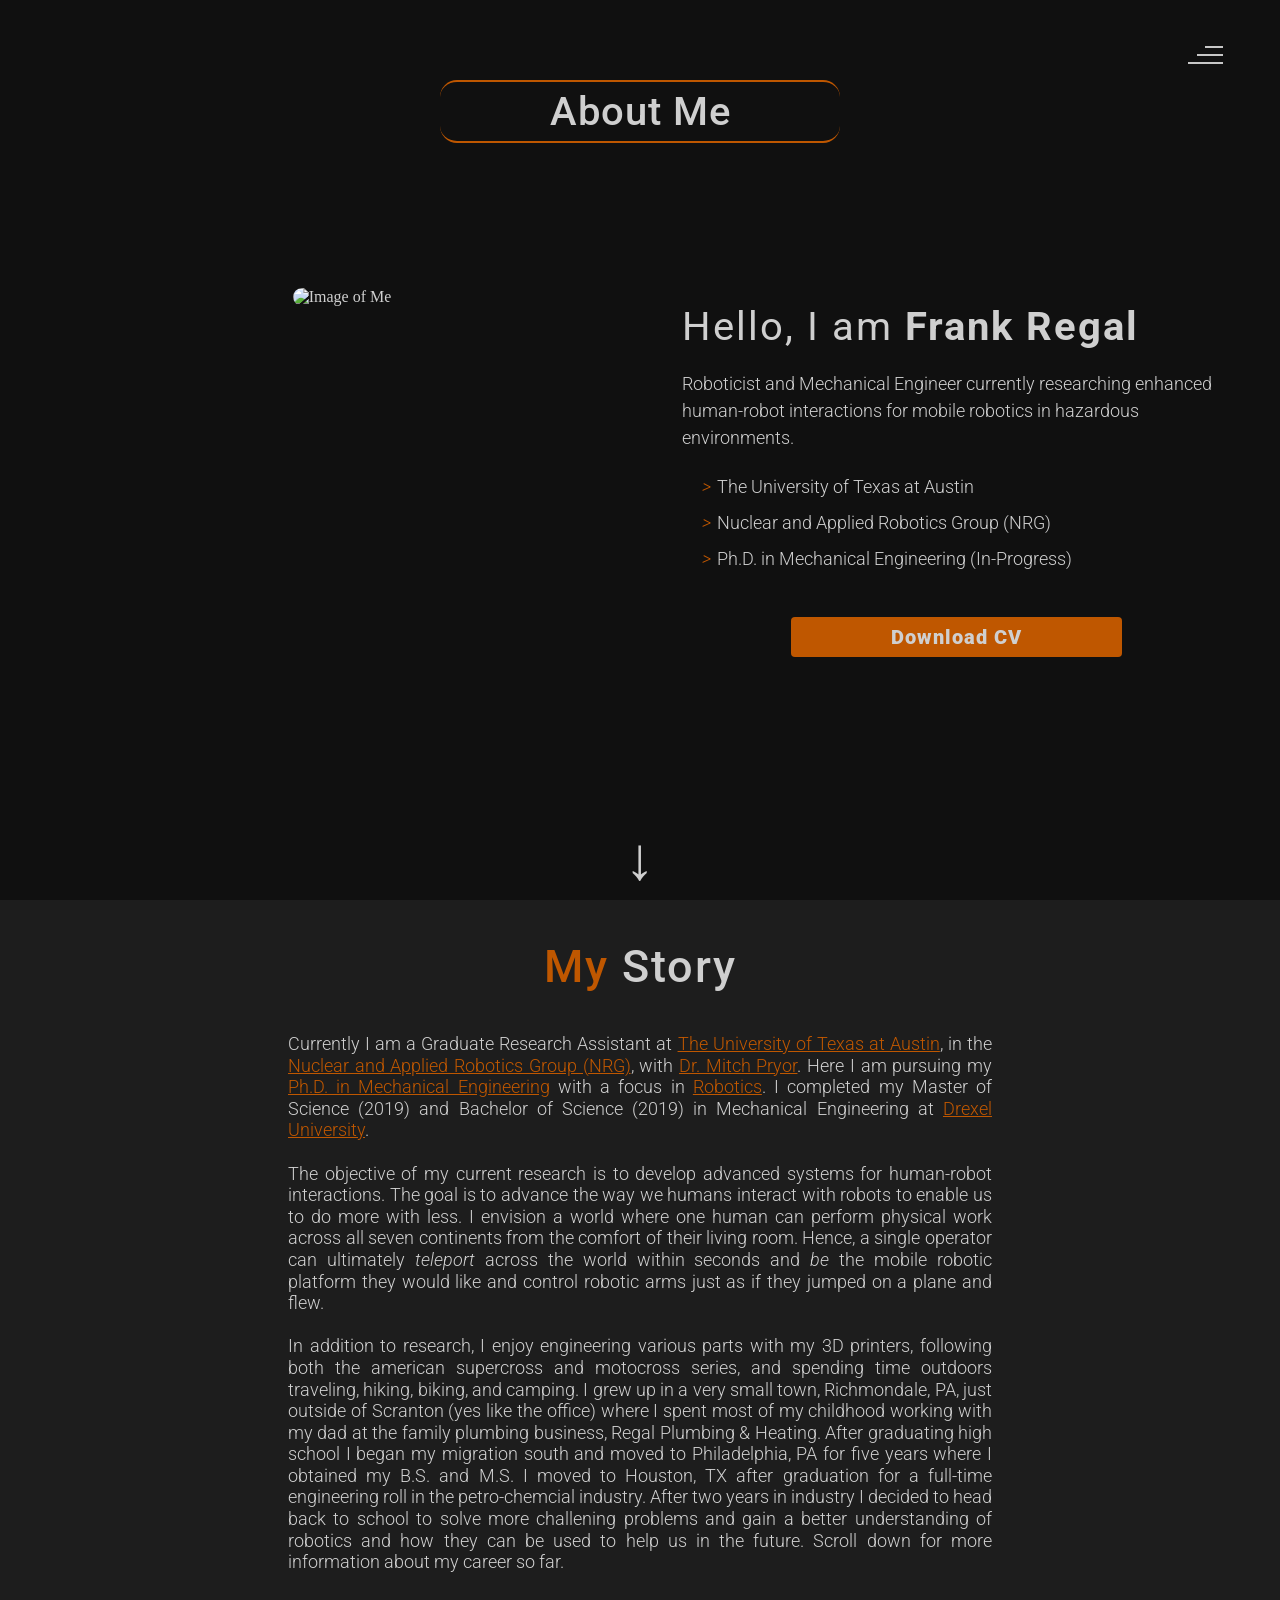
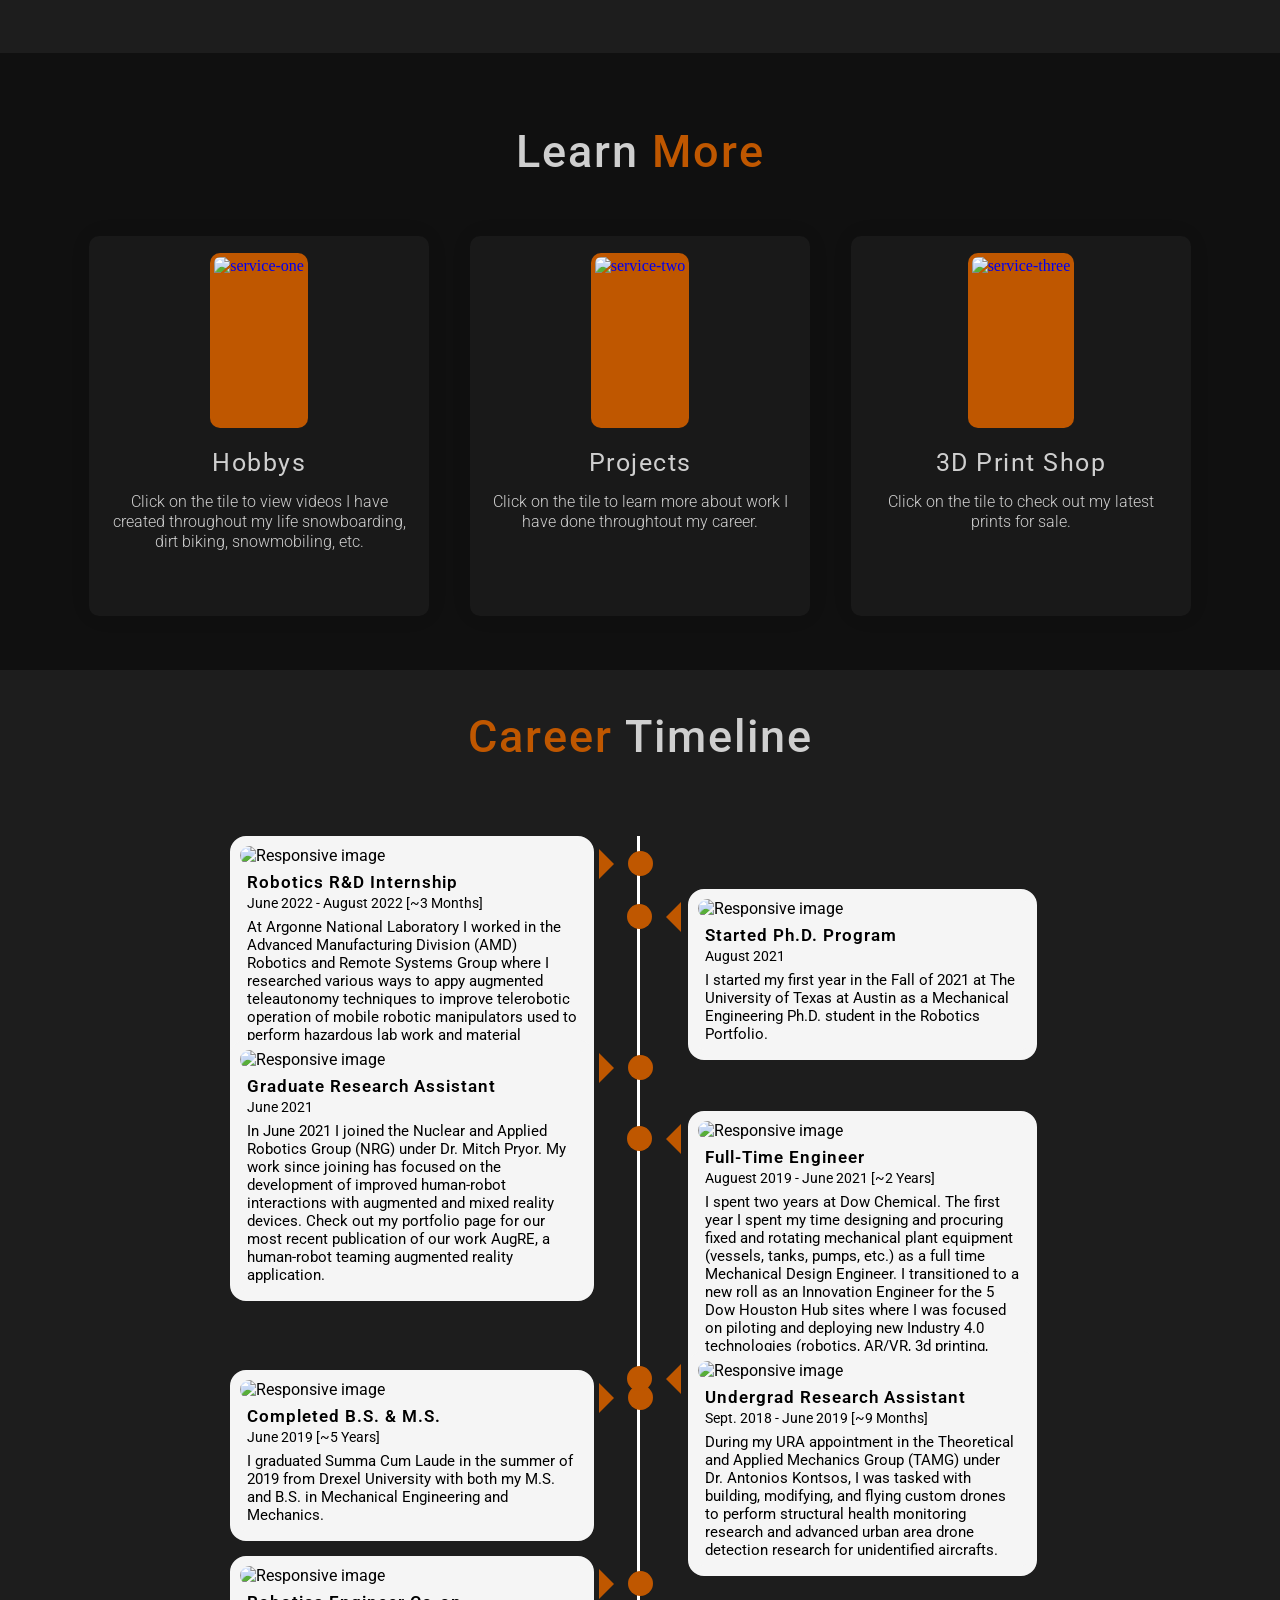
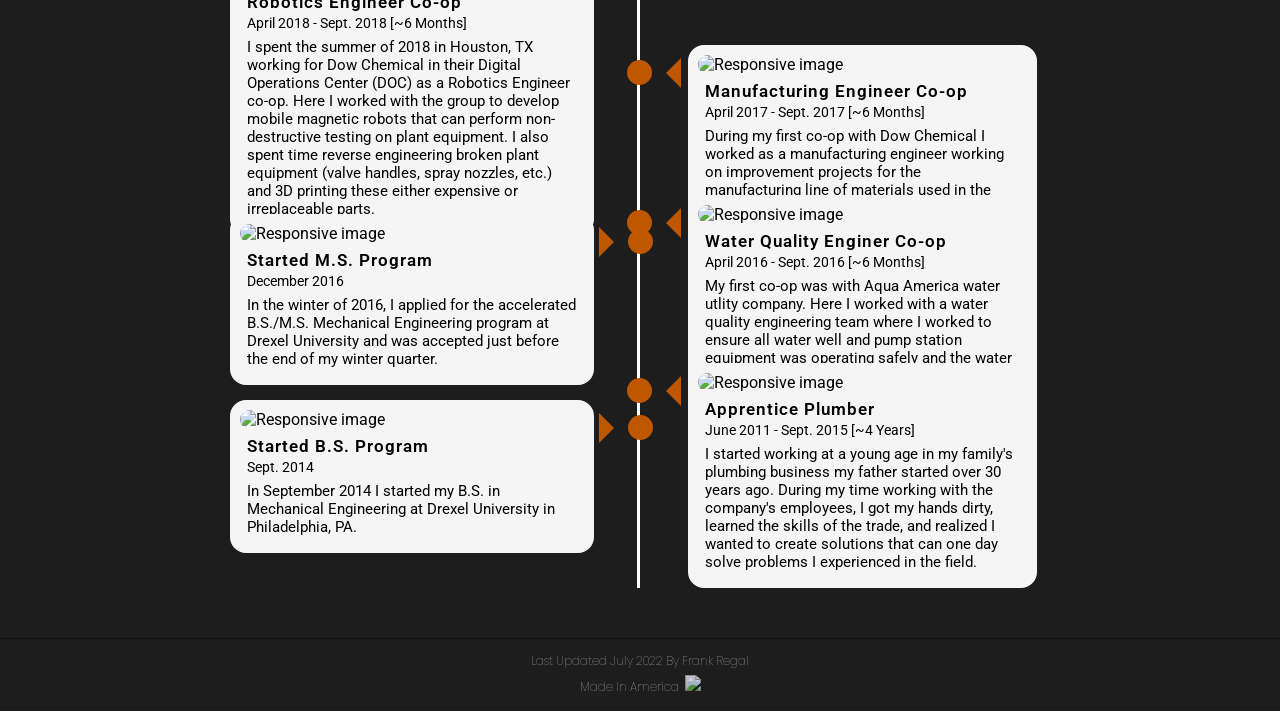
==== about.html @ 87688233 "first push" ====
<!DOCTYPE html>
<html lang="en">
<head>
    <!--meta data-->
    <meta charset="UTF-8">
    <meta name="viewport" content="width=device-width, initial-scale=1.0">
    <meta name="description" content="Frank Regal Personal Website" />
    <meta name="keywords" content="about" />
    <meta name="author" content="Frank Regal" />
    <title>Frank Regal - About</title>
    <!--meta data-->

    <!--favicon-img--> 
    <link rel="icon" type="image/png" href="images/fr_logo.png">
    <!--favicon-img-->

    <!--main css file-->
    <link rel="stylesheet" href="css/index.css">
    <!--main css file-->

    <!--load java script file--> 
    <script src="https://cdnjs.cloudflare.com/ajax/libs/gsap/3.2.6/gsap.min.js"></script>
    <!--load java script file--> 
</head>
<body>
    <!--// Page Navigation ========================================================= -->
    <!--navigator-fullscreen-->
    <div id="navigation-content">
        <div class="navigation-close">
            <span class="close-first"></span>
            <span class="close-second"></span>
        </div>
        <div class="navigation-links">
            <a href="index.html" data-text="" id="home-link" >HOME</a>
            <a href="about.html" data-text="" id="about-link" >ABOUT</a>
            <a href="portfolio.html" data-text="" id="blog-link" >PORTFOLIO</a>
            <a href="https://frankregal.notion.site/Publications-c7dcd42db093466c9ec1e710767217f6" data-text="" id="contact-link" >PUBLICATIONS</a>
            <a href="https://frankregal.notion.site/Book-List-7aa65915563b4a149695bbf436e8cb8a" data-text="" id="portfolio-link" >READING LIST</a>
        </div>
    </div>
    <!--navigator-fullscreen--end-->
    <!--menubar-->
    <div id="navigation-bar">
        <div class="menubar">
            <span class="first-span"></span>
            <span class="second-span"></span>
            <span class="third-span"></span>
        </div>
    </div>
    <!--menubar--End-->
    <!--about-->
    <div class="about">
        <!--about content-->
        <div id="about-content">
            <div class="about-header">
                About Me
                <div class="line"></div>
            </div>
            <div class="about-main">
                <!--about picture-->
                <div class="about-img">
                    <img src="images/about/about_me_2.png" alt="Image of Me">
                </div>
                <div class="about-side-info">
                    <div class="about-side-info-title">
                        Hello, I am <b>Frank Regal</b>
                    </div>
                    <div class="about-side-info-title-paragraph">
                        Roboticist and Mechanical Engineer currently researching enhanced human-robot interactions for mobile robotics in hazardous environments.
                    </div>
                <div class="about-top-info">
                    <div class="about-top-info-text">
                        <ul>
                        <li><i class="bi bi-chevron-right">></i> 
                            <strong></strong> 
                            <span>The University of Texas at Austin</span></li>
                        <li><i class="bi bi-chevron-right">></i> 
                            <strong></strong>
                            <span>Nuclear and Applied Robotics Group (NRG)</span></li>
                        <li><i class="bi bi-chevron-right">></i> 
                            <strong></strong>
                            <span>Ph.D. in Mechanical Engineering (In-Progress)</span></li>
                        </li>
                        </ul>
                    </div>
                </div>
                <div class="cv">
                    <a href="https://drive.google.com/file/d/1lWwH_s5RWO5-zVRfjDRVScl0lxc6we_T/view?usp=sharing"><button>Download <span class="colors">CV</span></button></a>
                </div>   
                </div>          
            </div>
            <div class="about-header bottom-header">
                &#8595;
            <div class="line"></div>
            </div>
        </div>
        <div class="about-bio">
            <div class="services-heading wow">
                <span class="color">My</span> Story
            </div>
            <div class="about-bio-text">
              Currently I am a Graduate Research Assistant at
              <a href="https://www.utexas.edu/">The University of Texas at Austin</a>, in the <a href="https://robotics.me.utexas.edu/">Nuclear and Applied Robotics Group (NRG)</a>, with <a href="https://robotics.me.utexas.edu/people/9-faculty/2-mitch-pryor">Dr. Mitch Pryor</a>.
              Here I am pursuing my <a href="https://www.me.utexas.edu/">Ph.D. in Mechanical Engineering</a> with a focus in <a href="https://robotics.utexas.edu/">Robotics</a>. I completed my Master of Science (2019) 
              and Bachelor of Science (2019) in Mechanical Engineering at <a href="https://drexel.edu/">Drexel University</a>.
              <br>
              <br>
              The objective of my current research is to develop advanced systems for human-robot interactions. The goal 
              is to advance the way we humans interact with robots to enable us to do more with less. I envision a world 
              where one human can perform physical work across all seven continents from the comfort of their living room. Hence,
              a single operator can ultimately <i>teleport</i> across the world within seconds and <i>be</i> the mobile robotic platform they would like 
              and control robotic arms just as if they jumped on a plane and flew. 
              <br>
              <br>
              In addition to research, I enjoy engineering various parts with my 3D printers, following both the american supercross and motocross series, 
              and spending time outdoors traveling, hiking, biking, and camping. I grew up in a very small town, Richmondale, PA, just 
              outside of Scranton (yes like the office) where I spent most of my childhood working with my dad at the family plumbing business, Regal Plumbing & Heating. 
              After graduating high school I began my migration south and moved to Philadelphia, PA for five years where I obtained my B.S. and M.S. 
              I moved to Houston, TX after graduation for a full-time engineering roll in the petro-chemcial industry.
              After two years in industry I decided to head back to school to solve more challening problems and gain a better understanding of robotics and how they can be used to help us in the future.
              Scroll down for more information about my career so far.
            </div>
        </div>
        <!--about content--end-->
        <!--services start-->
        <div id="services">
          
            <!--services content-->
            <div class="services-content">
              <div class="services-heading wow">
                Learn <span class="color">More</span>
              </div> 
              <a href="https://www.youtube.com/playlist?list=PLpxiHHfJqWUeqchNZnZ0LAFIpIbWnW75o">
              <div class="service-one service wow">
                  <div class="service-img">
                  <img src="images/about/hobbys/Lap_at_NJ_Field_of_Dreams.gif" alt="service-one">
                  </div>
                  <div class="service-description">
                   <h2>Hobbys</h2>
                   <p>Click on the tile to view videos I have created throughout my life snowboarding, dirt biking, snowmobiling, etc.</p>
                  </div>
              </div>
              </a>
              <a href="portfolio.html">
              <div class="service-two service wow">
                  <div class="service-img">
                  <img src="images/gif/augre.gif" alt="service-two">
                  </div>
                  <div class="service-description">
                   <h2>Projects</h2>
                   <p>Click on the tile to learn more about work I have done throughtout my career.</p>
                  </div>
              </div>
              </a>
              <a href="https://www.etsy.com/shop/RegalPrinting?ref=seller-platform-mcnav">
              <div class="service-three service print">
               <div class="service-img">
                  <img src="images/about/3d printing/3d_printing.gif" alt="service-three">
               </div>
               <div class="service-description">
                   <h2>3D Print Shop</h2>
                   <p>Click on the tile to check out my latest prints for sale.</p>
               </div>
              </div>
              </a>
            </div>
            <!--services header-->
            <div class="services-heading career-timeline-heading">
                    <span class="color">Career</span> Timeline
                    <br>
                    <br>
            </div>
            <!--services header end-->
            <!--TIMELINE-->
            <!--<section style="background-color: #F0F2F5;">-->
            <section>
                <div class="container py-5">
                <div class="main-timeline-2">
                    <div class="timeline-2 left-2">
                      <div class="card">
                        <img src="images/timeline/argonne_logo_trans.png" class="card-img-top"
                          alt="Responsive image">
                        <div class="card-body p-4">
                          <h4 class="fw-bold mb-4">Robotics R&D Internship</h4>
                          <p class="text-muted mb-4"><i class="far fa-clock" aria-hidden="true"></i> June 2022 - August 2022 [~3 Months]</p>
                          <p class="mb-0">At Argonne National Laboratory I worked in the Advanced Manufacturing Division (AMD) Robotics
                            and Remote Systems Group where I researched various ways to appy augmented teleautonomy techniques to improve telerobotic operation of
                            mobile robotic manipulators used to perform hazardous lab work and material handling tasks within the nuclear industry.</p>
                        </div>
                      </div>
                    </div>
                    <div class="timeline-2 right-2">
                      <div class="card">
                        <img src="images/timeline/ut_austin_trans.png" class="card-img-top"
                          alt="Responsive image">
                        <div class="card-body p-4">
                          <h4 class="fw-bold mb-4">Started Ph.D. Program</h4>
                          <p class="text-muted mb-4"><i class="far fa-clock" aria-hidden="true"></i>August 2021</p>
                          <p class="mb-0">I started my first year in the Fall of 2021 at The University of Texas at Austin as a Mechanical Engineering Ph.D. student 
                            in the Robotics Portfolio. 
                          </p>
                        </div>
                      </div>
                    </div>
                    <div class="timeline-2 left-2">
                        <div class="card">
                          <img src="images/timeline/nrg_logo_color_ill_trans.png" class="card-img-top"
                            alt="Responsive image">
                          <div class="card-body p-4">
                            <h4 class="fw-bold mb-4">Graduate Research Assistant</h4>
                            <p class="text-muted mb-4"><i class="far fa-clock" aria-hidden="true"></i>June 2021</p>
                            <p class="mb-0"> In June 2021 I joined the Nuclear and Applied Robotics Group (NRG) under Dr. Mitch Pryor. My work since joining has focused on the
                              development of improved human-robot interactions with augmented and mixed reality devices. Check out my portfolio page for our most recent
                              publication of our work AugRE, a human-robot teaming augmented reality application. 
                            </p>
                          </div>
                        </div>
                      </div>
                    <div class="timeline-2 right-2">
                      <div class="card">
                        <img src="images/timeline/dow_logo_trans.png" class="card-img-top"
                          alt="Responsive image">
                        <div class="card-body p-4">
                          <h4 class="fw-bold mb-4">Full-Time Engineer</h4>
                          <p class="text-muted mb-4"><i class="far fa-clock" aria-hidden="true"></i>Auguest 2019 - June 2021 [~2 Years]</p>
                          <p class="mb-0">I spent two years at Dow Chemical. The first year I spent my time designing and procuring fixed and rotating 
                            mechanical plant equipment (vessels, tanks, pumps, etc.) as a full time Mechanical Design Engineer. I transitioned 
                            to a new roll as an Innovation Engineer for the 5 Dow Houston Hub sites where I was focused on 
                            piloting and deploying new Industry 4.0 technologies (robotics, AR/VR, 3d printing, etc.) throughout the Hub.</p>
                        </div>
                      </div>
                    </div>
                    <div class="timeline-2 left-2">
                      <div class="card">
                        <img src="images/timeline/drexel_logo_trans.png" class="card-img-top"
                          alt="Responsive image">
                        <div class="card-body p-4">
                          <h4 class="fw-bold mb-4">Completed B.S. & M.S.</h4>
                          <p class="text-muted mb-4"><i class="far fa-clock" aria-hidden="true"></i>June 2019 [~5 Years]</p>
                          <p class="mb-0">
                            I graduated Summa Cum Laude in the summer of 2019 from Drexel University with both my M.S. and B.S. in
                            Mechanical Engineering and Mechanics.
                          </p>
                        </div>
                      </div>
                    </div>
                    <div class="timeline-2 right-2">
                      <div class="card">
                        <img src="images/timeline/tamg_logo_trans.png" class="card-img-top"
                          alt="Responsive image">
                        <div class="card-body p-4">
                          <h4 class="fw-bold mb-4">Undergrad Research Assistant</h4>
                          <p class="text-muted mb-4"><i class="far fa-clock" aria-hidden="true"></i>Sept. 2018 - June 2019 [~9 Months]</p>
                          <p class="mb-0">During my URA appointment in the Theoretical and Applied Mechanics Group (TAMG) under Dr. Antonios Kontsos, 
                            I was tasked with building, modifying, and flying custom drones to perform structural health monitoring research 
                            and advanced urban area drone detection research for unidentified aircrafts.
                          </p>
                        </div>
                      </div>
                    </div>
                    <div class="timeline-2 left-2">
                    <div class="card">
                      <img src="images/timeline/dow_logo_trans.png" class="card-img-top"
                        alt="Responsive image">
                      <div class="card-body p-4">
                        <h4 class="fw-bold mb-4">Robotics Engineer Co-op</h4>
                        <p class="text-muted mb-4"><i class="far fa-clock" aria-hidden="true"></i>April 2018 - Sept. 2018 [~6 Months]</p>
                        <p class="mb-0">
                          I spent the summer of 2018 in Houston, TX working for Dow Chemical in their Digital Operations Center (DOC) as a Robotics Engineer
                          co-op. Here I worked with the group to develop mobile magnetic robots that can perform non-destructive testing on plant equipment.
                          I also spent time reverse engineering broken plant equipment (valve handles, spray nozzles, etc.) and 3D printing these either expensive 
                          or irreplaceable parts.
                        </p>
                      </div>
                    </div>
                    </div>
                    <div class="timeline-2 right-2">
                    <div class="card">
                      <img src="images/timeline/dow_logo_trans.png" class="card-img-top"
                        alt="Responsive image">
                      <div class="card-body p-4">
                        <h4 class="fw-bold mb-4">Manufacturing Engineer Co-op</h4>
                        <p class="text-muted mb-4"><i class="far fa-clock" aria-hidden="true"></i>April 2017 - Sept. 2017 [~6 Months]</p>
                        <p class="mb-0">During my first co-op with Dow Chemical I worked as a manufacturing engineer working on improvement projects
                            for the manufacturing line of materials used in the semi-conductor industry for the CMP process.
                        </p>
                      </div>
                    </div>
                    </div>
                    <div class="timeline-2 left-2">
                        <div class="card">
                          <img src="images/timeline/drexel_logo_trans.png" class="card-img-top"
                            alt="Responsive image">
                          <div class="card-body p-4">
                            <h4 class="fw-bold mb-4">Started M.S. Program</h4>
                            <p class="text-muted mb-4"><i class="far fa-clock" aria-hidden="true"></i>December 2016</p>
                            <p class="mb-0">In the winter of 2016, I applied for the accelerated B.S./M.S. Mechanical Engineering program at Drexel University and was accepted just before the end 
                                of my winter quarter.
                            </p>
                          </div>
                        </div>
                        </div>
                    <div class="timeline-2 right-2">
                        <div class="card">
                          <img src="images/timeline/auqa_logo_trans.png" class="card-img-top"
                            alt="Responsive image">
                          <div class="card-body p-4">
                            <h4 class="fw-bold mb-4">Water Quality Enginer Co-op</h4>
                            <p class="text-muted mb-4"><i class="far fa-clock" aria-hidden="true"></i>April 2016 - Sept. 2016 [~6 Months]</p>
                            <p class="mb-0">
                              My first co-op was with Aqua America water utlity company. Here I worked with a water quality engineering team 
                              where I worked to ensure all water well and pump station equipment was operating safely and the water being delieved to residences was 
                              within certain local, state, and government specifications.
                            </p>
                          </div>
                        </div>
                    </div>
                    <div class="timeline-2 left-2">
                        <div class="card">
                          <img src="images/timeline/drexel_logo_trans.png" class="card-img-top"
                            alt="Responsive image">
                          <div class="card-body p-4">
                            <h4 class="fw-bold mb-4">Started B.S. Program</h4>
                            <p class="text-muted mb-4"><i class="far fa-clock" aria-hidden="true"></i>Sept. 2014</p>
                            <p class="mb-0">In September 2014 I started my B.S. in Mechanical Engineering at Drexel University in Philadelphia, PA.
                            </p>
                          </div>
                        </div>
                    </div>
                    <div class="timeline-2 right-2">
                        <div class="card">
                          <img src="images/timeline/regal_plmb_logo_trans.png" class="card-img-top"
                            alt="Responsive image">
                          <div class="card-body p-4">
                            <h4 class="fw-bold mb-4">Apprentice Plumber</h4>
                            <p class="text-muted mb-4"><i class="far fa-clock" aria-hidden="true"></i>June 2011 - Sept. 2015 [~4 Years]</p>
                            <p class="mb-0">I started working at a young age in my family's plumbing business my father started over 30 years ago.
                                During my time working with the company's employees, I got my hands dirty, learned the skills of the trade, and realized
                                I wanted to create solutions that can one day solve problems I experienced in the field.
                            </p>
                          </div>
                        </div>
                    </div>
                </div>
            </section>
            </div>
            <!--TIMELINE-->
            
        </div>
        <!--services content--end-->
        <!--about skills-->
        <!--
        <div id="skills">
            <div class="skills-header">
                 Programming <span class="color"> Skills</span>
            </div>                
        <div class="skills-content " style="text-align: center;">
            <div class="skill-html skill">
                <div class="skill-text">
                    <div class="html">
                        ROS
                    </div>
                </div>
                <div class="html-prog wow prog">
                    <div class="html-progress wow">95%</div>
                </div>
            </div>
            <div class="skill-html skill">
                <div class="skill-text">
                    <div class="html">
                        C++
                    </div>
                </div>
                <div class="html-prog wow prog">
                    <div class="js-progress wow">90%</div>
                </div>
            </div>
            <div class="skill-html skill">
                <div class="skill-text">
                    <div class="html">
                        Python
                    </div>
                </div>
                <div class="html-prog wow prog">
                    <div class="adobe-progress wow">90%</div>
                </div>
            </div>
            <div class="skill-html skill">
                <div class="skill-text">
            <div class="html">
                PHP
            </div>
                </div>
            <div class="html-prog wow prog">
         <div class="php-progress wow">87%</div>
            </div>
            </div>
            <div class="skill-html skill">
                <div class="skill-text">
            <div class="html">
                JQuery
            </div>
                </div>
            <div class="html-prog wow prog">
         <div class="jquery-progress wow">94%</div>
            </div>
            </div>
            <div class="skill-html skill">
                <div class="skill-text">
            <div class="html">
                SEO
            </div>
                </div>
            <div class="html-prog wow prog">
         <div class="seo-progress wow">84%</div>
            </div>
            </div>
        </div> -->
        <div class="footer">
            <div class="footer-text">
                Last Updated July 2022 By Frank Regal 
                <span class="footer-image">
                    Made In America<img src="images/united-states.png" height="24px">
                </span> 
            </div>
        </div>
    </div>   
    <!--about--end-->
    <!--division scripts-->
    <script src="js/jquery.min.js"></script>
    <script src="js/particles.js"></script>
    <script src="js/particles.min.js"></script>
    <script src="js/index.js"></script>
    <!--divisiion scripts-->
</body>
</html>
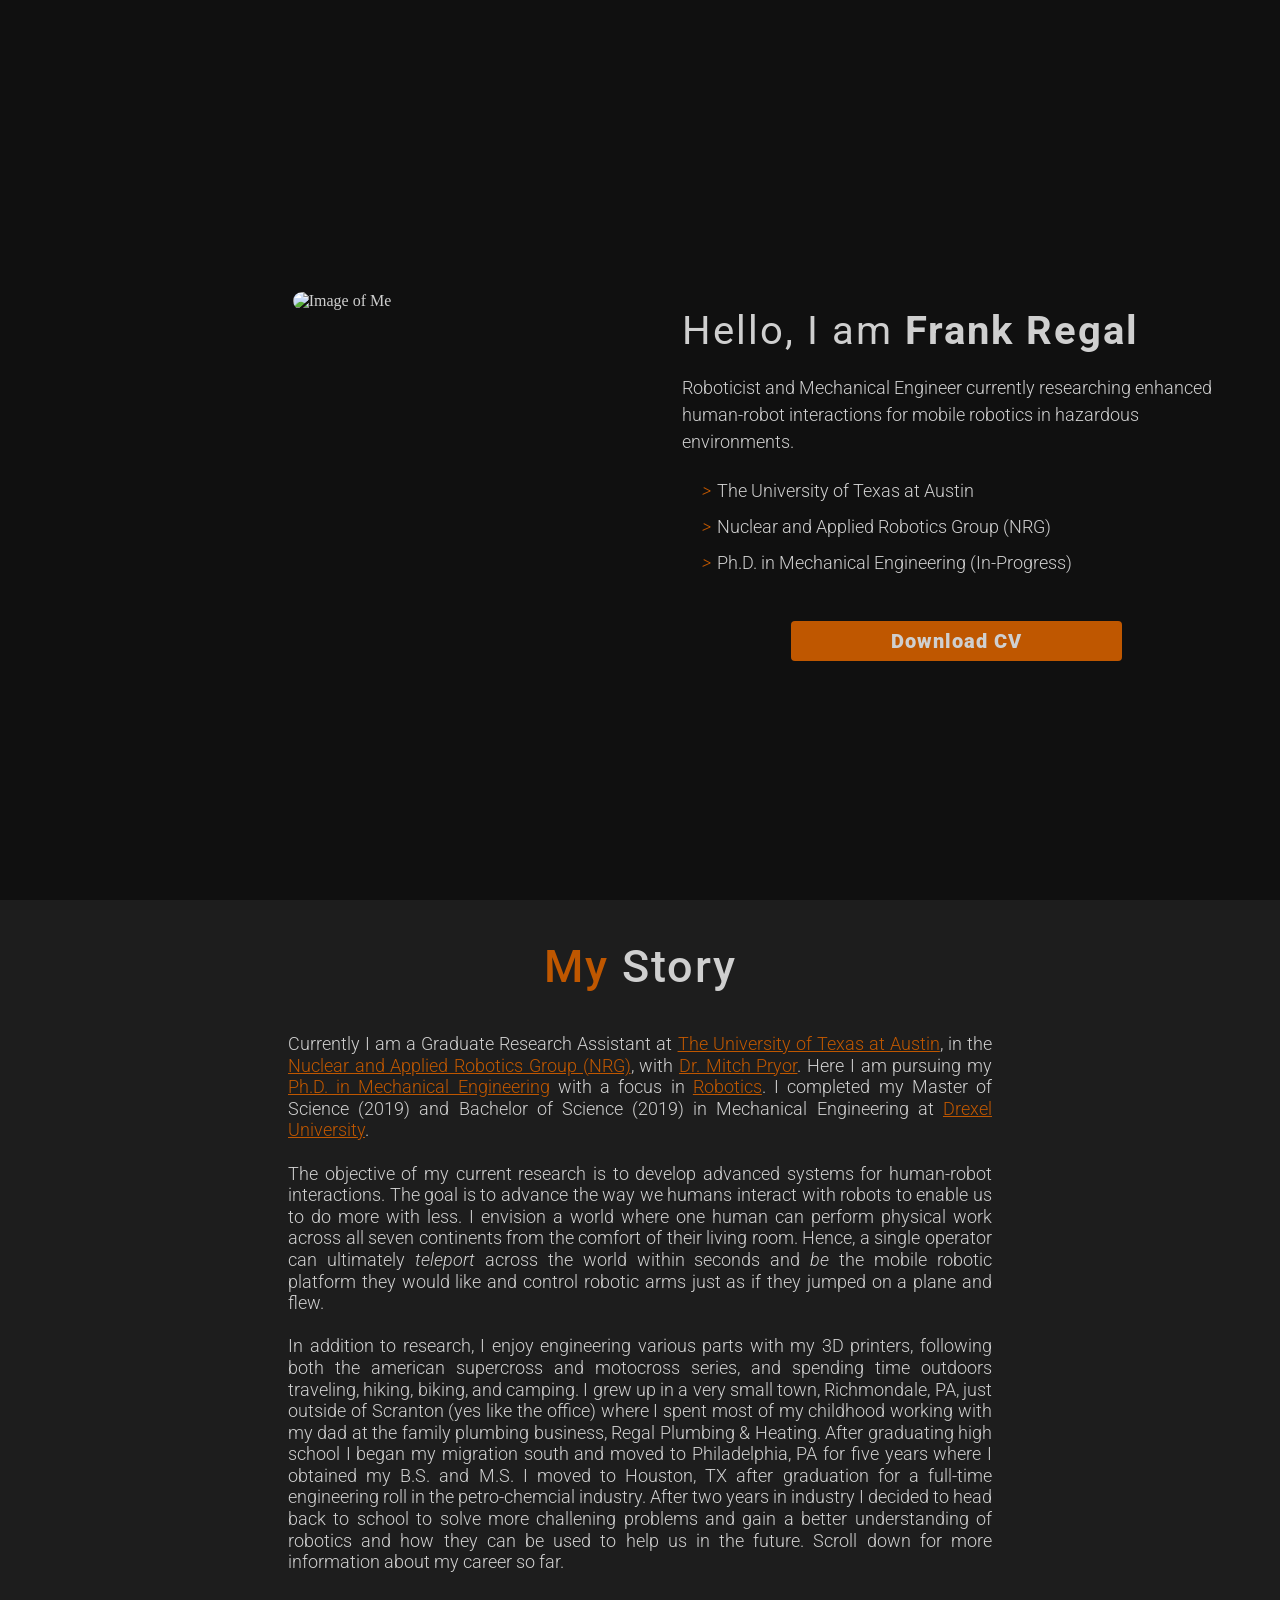
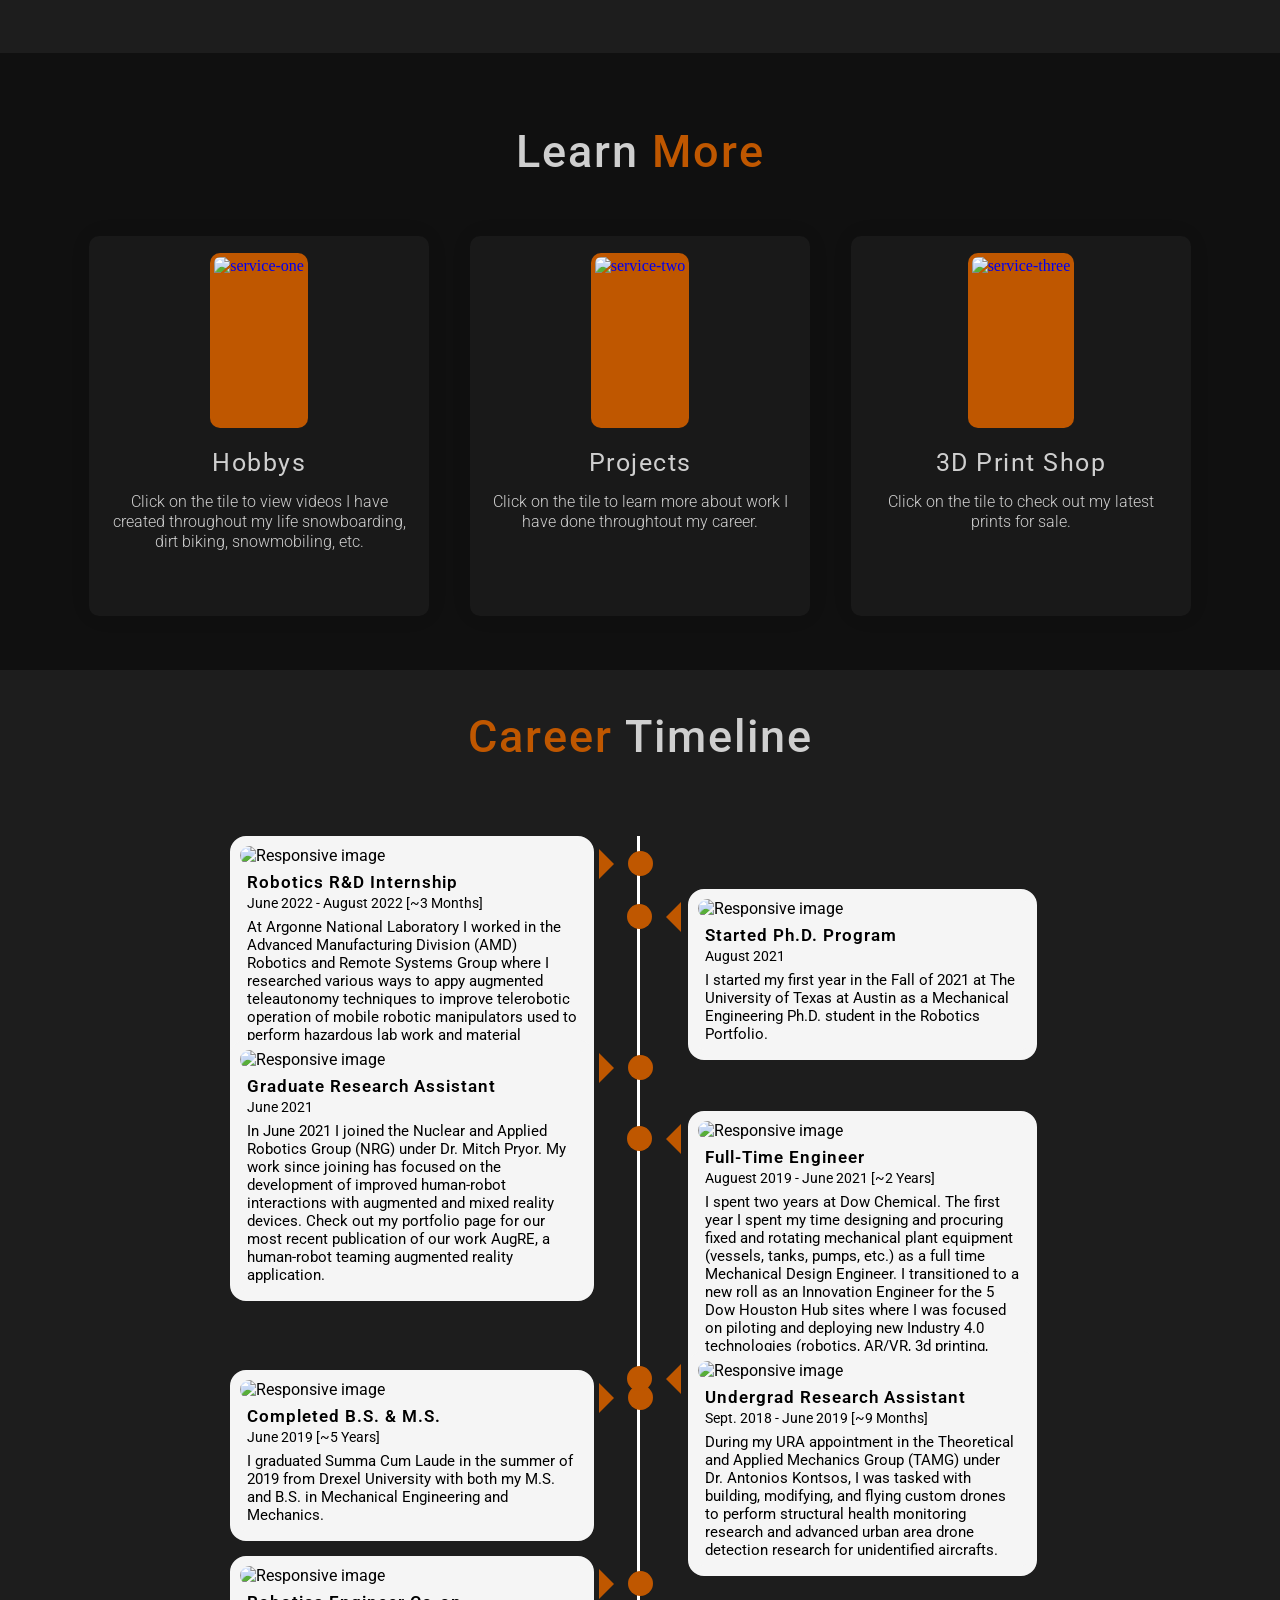
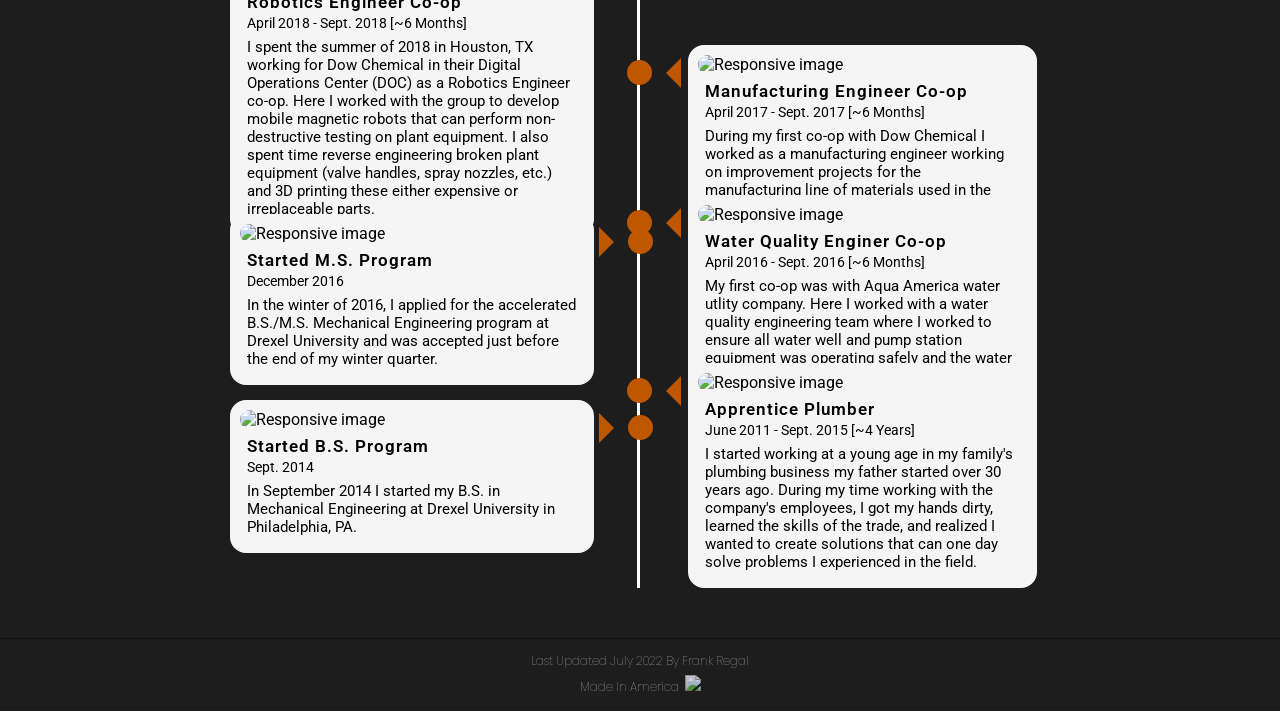
==== commit 1110f0ab: "host gator sync" ====
--- a/about.html
+++ b/about.html
@@ -26,40 +26,24 @@
     <!--// Page Navigation ========================================================= -->
     <!--navigator-fullscreen-->
     <div id="navigation-content">
-        <div class="navigation-close">
-            <span class="close-first"></span>
-            <span class="close-second"></span>
-        </div>
+      
         <div class="navigation-links">
             <a href="index.html" data-text="" id="home-link" >HOME</a>
+            <a href="portfolio.html" data-text="" id="blog-link" >PORTFOLIO</a>
+            <a href="https://scholar.google.com/citations?user=A0RqAUgAAAAJ&hl=en&oi=sra" data-text="" id="contact-link" >PUBLICATIONS</a>
             <a href="about.html" data-text="" id="about-link" >ABOUT</a>
-            <a href="portfolio.html" data-text="" id="blog-link" >PORTFOLIO</a>
-            <a href="https://frankregal.notion.site/Publications-c7dcd42db093466c9ec1e710767217f6" data-text="" id="contact-link" >PUBLICATIONS</a>
-            <a href="https://frankregal.notion.site/Book-List-7aa65915563b4a149695bbf436e8cb8a" data-text="" id="portfolio-link" >READING LIST</a>
         </div>
     </div>
     <!--navigator-fullscreen--end-->
-    <!--menubar-->
-    <div id="navigation-bar">
-        <div class="menubar">
-            <span class="first-span"></span>
-            <span class="second-span"></span>
-            <span class="third-span"></span>
-        </div>
-    </div>
-    <!--menubar--End-->
+
     <!--about-->
     <div class="about">
         <!--about content-->
         <div id="about-content">
-            <div class="about-header">
-                About Me
-                <div class="line"></div>
-            </div>
             <div class="about-main">
                 <!--about picture-->
                 <div class="about-img">
-                    <img src="images/about/about_me_2.png" alt="Image of Me">
+                    <img src="images/about/about_me_picture.jpg" alt="Image of Me">
                 </div>
                 <div class="about-side-info">
                     <div class="about-side-info-title">
@@ -85,12 +69,12 @@
                     </div>
                 </div>
                 <div class="cv">
-                    <a href="https://drive.google.com/file/d/1lWwH_s5RWO5-zVRfjDRVScl0lxc6we_T/view?usp=sharing"><button>Download <span class="colors">CV</span></button></a>
+                    <a href="https://drive.google.com/file/d/18Uvzh8zSqjv5G-0RxVO2vDlaJSmvriUe/view?usp=sharing"><button>Download <span class="colors">CV</span></button></a>
                 </div>   
                 </div>          
             </div>
             <div class="about-header bottom-header">
-                &#8595;
+                
             <div class="line"></div>
             </div>
         </div>
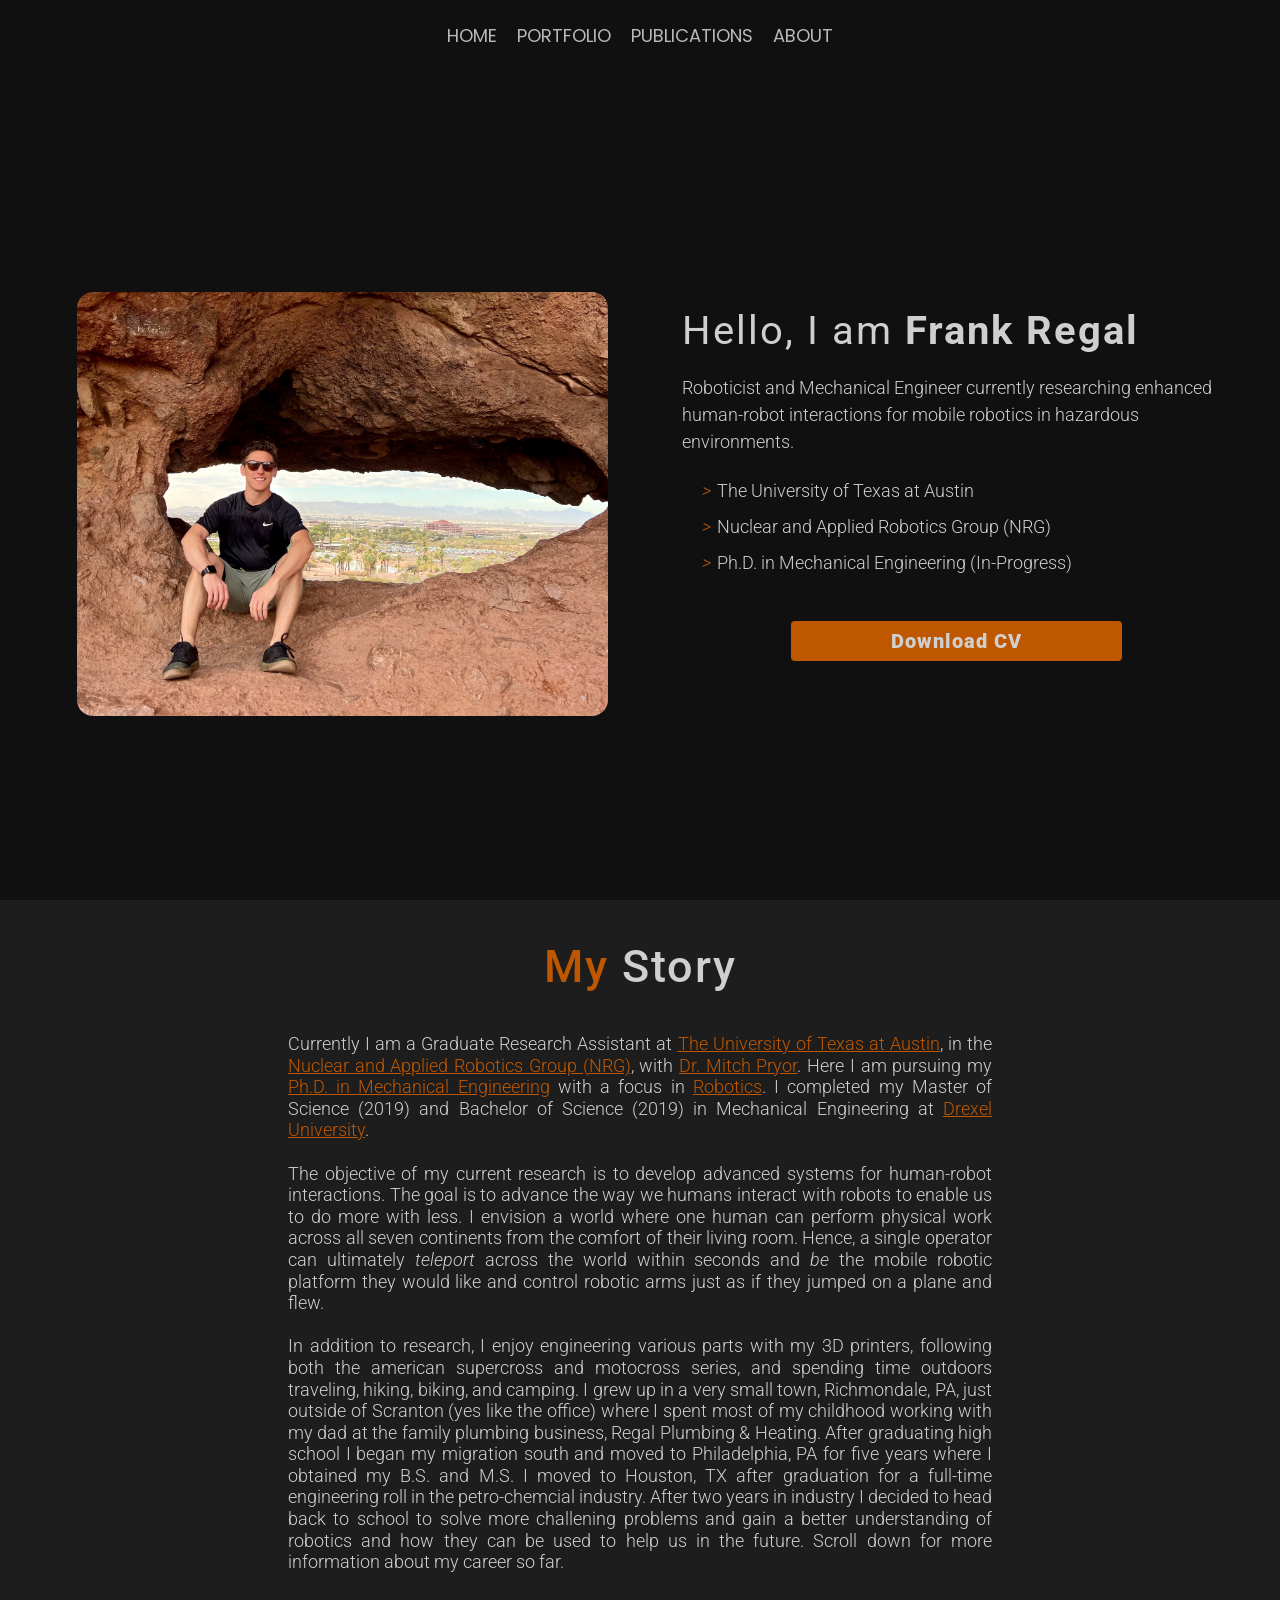
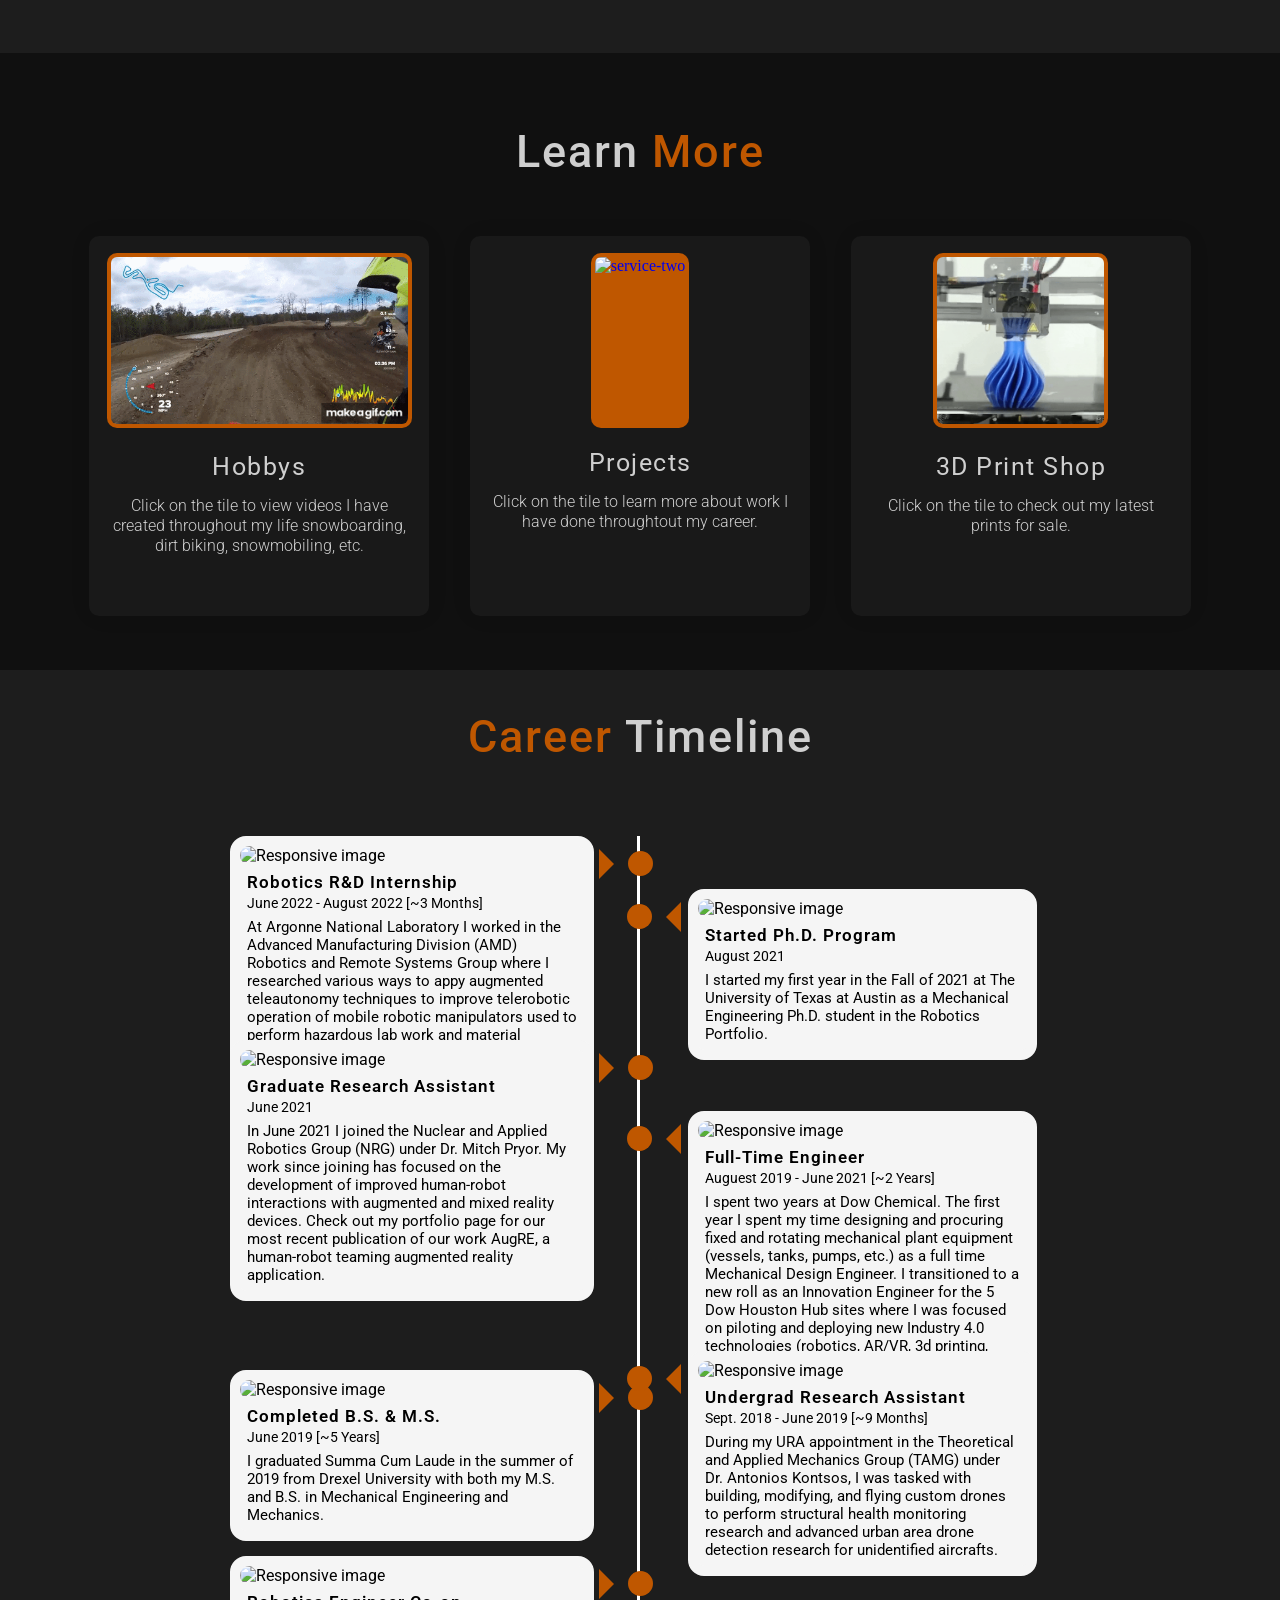
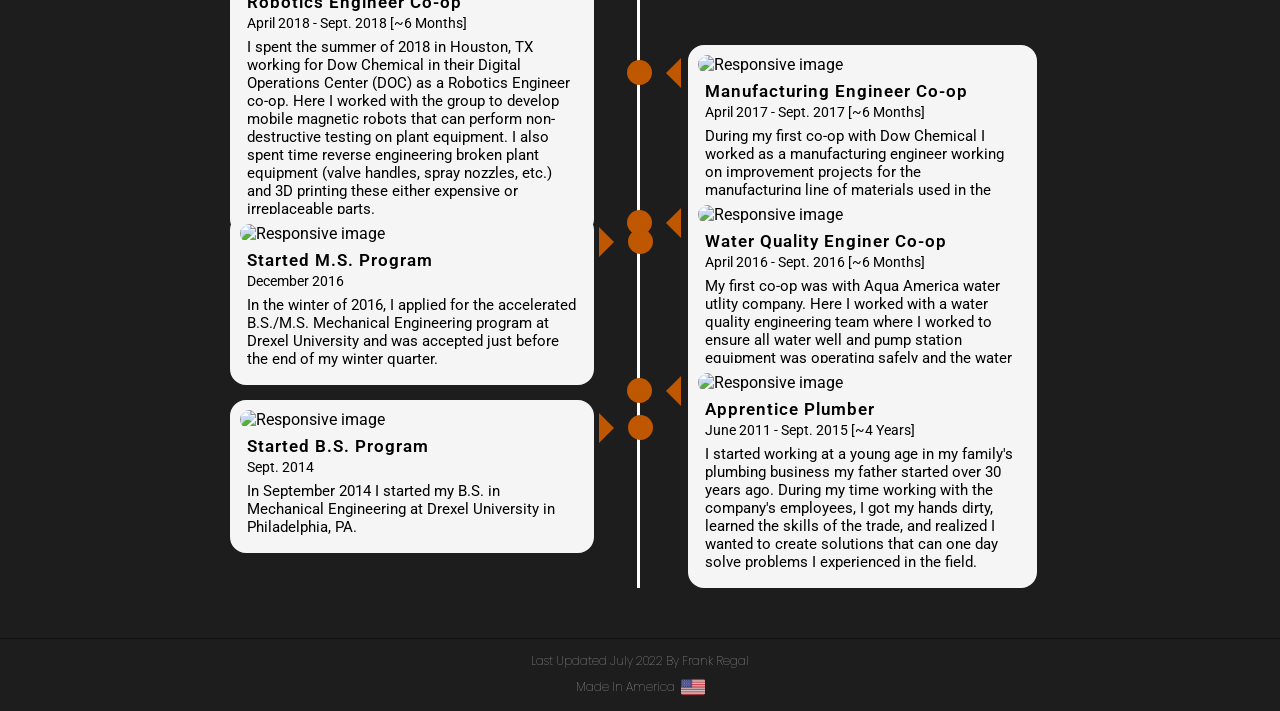
==== commit 4a646a4c: "added new navigation bar logic" ====
--- a/about.html
+++ b/about.html
@@ -24,17 +24,20 @@
 </head>
 <body>
     <!--// Page Navigation ========================================================= -->
-    <!--navigator-fullscreen-->
-    <div id="navigation-content">
-      
-        <div class="navigation-links">
-            <a href="index.html" data-text="" id="home-link" >HOME</a>
-            <a href="portfolio.html" data-text="" id="blog-link" >PORTFOLIO</a>
-            <a href="https://scholar.google.com/citations?user=A0RqAUgAAAAJ&hl=en&oi=sra" data-text="" id="contact-link" >PUBLICATIONS</a>
-            <a href="about.html" data-text="" id="about-link" >ABOUT</a>
-        </div>
-    </div>
-    <!--navigator-fullscreen--end-->
+        <!--navigator-->
+      <div id="navigation-bar">
+        <ul class="navigation-links">
+            <li><a href="#" data-text="" id="home-link" >HOME</a></li>
+            <li><a href="portfolio.html" data-text="" id="blog-link" >PORTFOLIO</a></li>
+            <li><a href="https://scholar.google.com/citations?user=A0RqAUgAAAAJ&hl=en&oi=sra" data-text="" id="contact-link" >PUBLICATIONS</a></li>
+            <li><a href="about.html" data-text="" id="about-link" >ABOUT</a></li>  
+        </ul>
+      </div>
+      <!--navigator-end-->
+      <!--menubar-->
+      <!-- removed hamburger menu -->
+      <!--menubar-->
+      <!--header-->
 
     <!--about-->
     <div class="about">
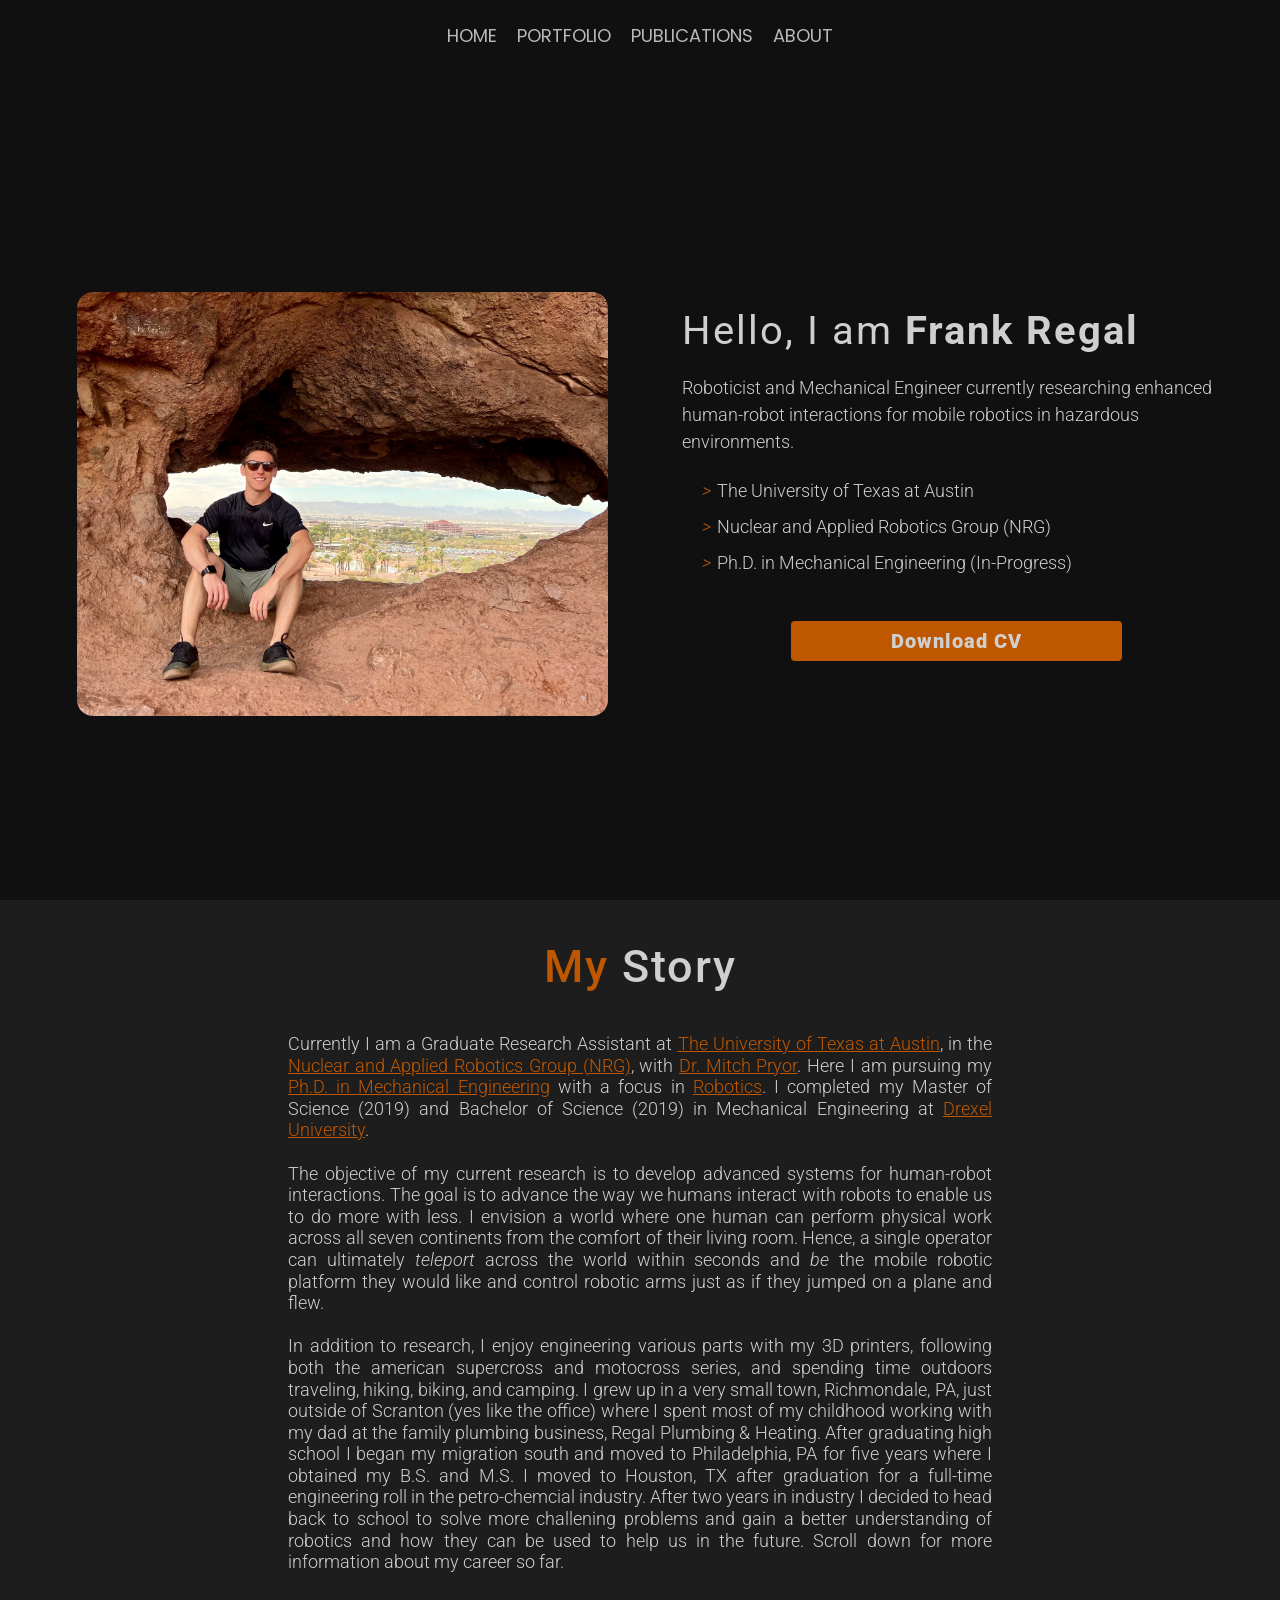
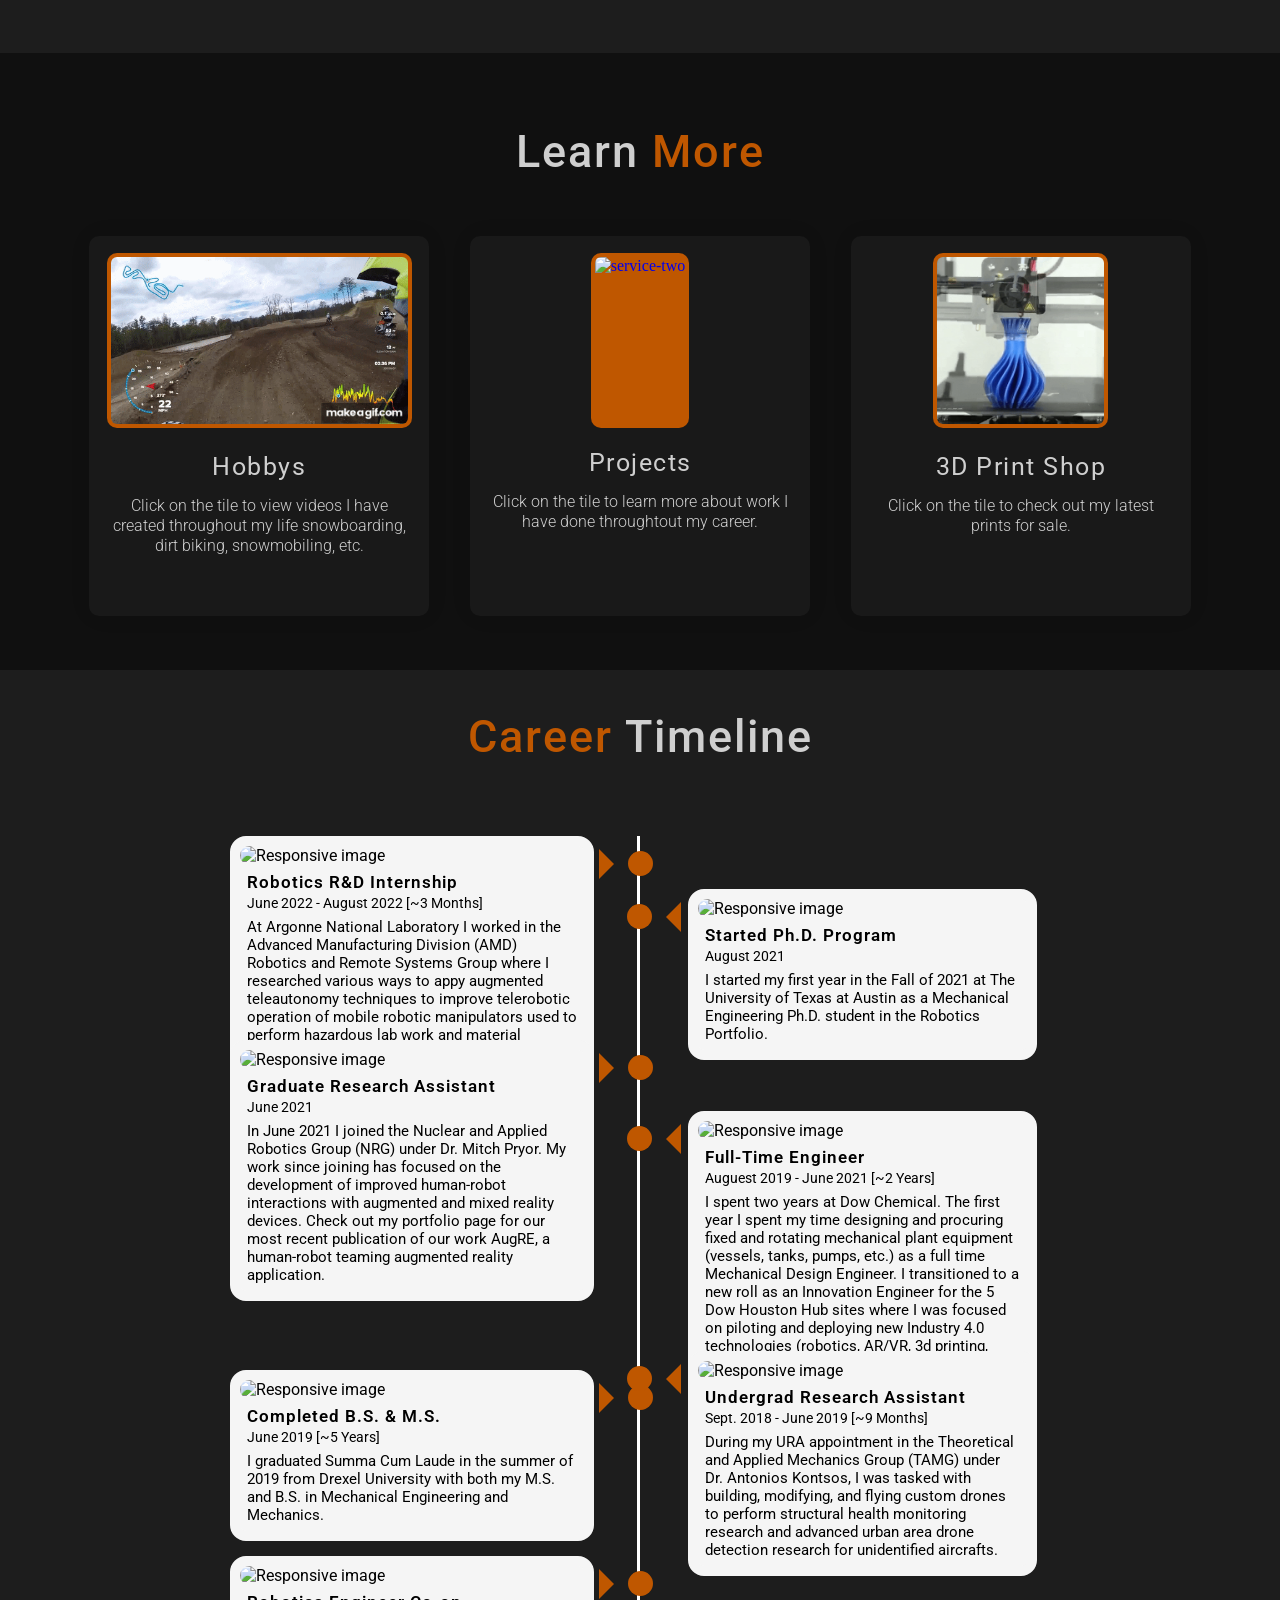
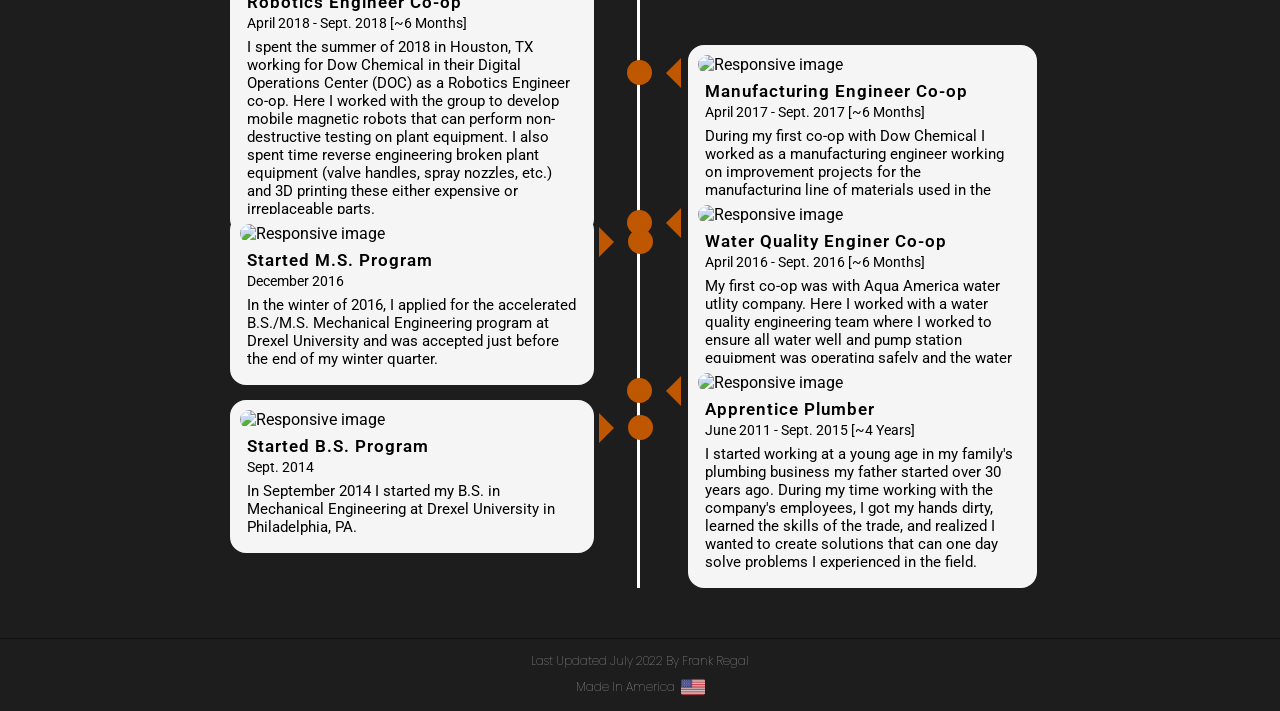
==== commit dab78f85: "fixed home link" ====
--- a/about.html
+++ b/about.html
@@ -27,7 +27,7 @@
         <!--navigator-->
       <div id="navigation-bar">
         <ul class="navigation-links">
-            <li><a href="#" data-text="" id="home-link" >HOME</a></li>
+            <li><a href="index.html" data-text="" id="home-link" >HOME</a></li>
             <li><a href="portfolio.html" data-text="" id="blog-link" >PORTFOLIO</a></li>
             <li><a href="https://scholar.google.com/citations?user=A0RqAUgAAAAJ&hl=en&oi=sra" data-text="" id="contact-link" >PUBLICATIONS</a></li>
             <li><a href="about.html" data-text="" id="about-link" >ABOUT</a></li>  
--- a/css/index.css
+++ b/css/index.css
@@ -0,0 +1,3615 @@
+/*
+* Description: Personal Portfolio Website
+* Author/Developer: Frank Regal
+* Version: v1
+*/
+
+@import url('https://fonts.googleapis.com/css?family=Raleway:300&display=swap');
+@import url('https://fonts.googleapis.com/css?family=Monoton&display=swap');
+@import url('https://fonts.googleapis.com/css?family=Poppins:500&display=swap');
+@import url('https://fonts.googleapis.com/css2?family=Roboto:ital,wght@0,100;0,300;0,400;0,500;0,700;1,300&display=swap');
+
+*{padding: 0%;
+    margin: 0%;
+    box-sizing: border-box;
+    
+}
+
+input::-webkit-outer-spin-button,
+input::-webkit-inner-spin-button {
+  -webkit-appearance: none;
+  margin: 0;
+}
+
+/* ////////////////////////////////////////////////////////////// */
+/* ////////////////////////////////////////////////////////////// */
+/* ////////////////////////////////////////////////////////////// */
+/* ////////////////////////////////////////////////////////////// */
+/*
+Laptop
+*/
+
+input[type=number] {
+  -moz-appearance: textfield;
+}
+  html{
+    background: #101010;
+    
+  }
+#loader{
+      display: flex;
+      align-items: center;
+      justify-content: center;
+      flex-direction: column;
+      height:100vh;
+      position: fixed;
+      z-index:100;
+      font-family: poppins;
+      background-color: #202020;
+      color: whitesmoke;
+      font-size: 25px;
+      width: 100%;
+}
+body{
+    user-select: none;
+    height: auto;
+    overflow-x: hidden;
+    width: 100%;
+    background: #101010;
+}
+#header{
+    background:#101010;
+    height: 100vh;
+    width: 100%;;
+    overflow: hidden;
+    animation: scale 1.5s ease;
+    position:relative;
+    display: block;
+}
+#particles{
+    position: absolute;
+    top: 0;
+    left: 0;
+    height: 100%;
+    width: 100vw;
+    background-size: cover;
+    background-position: 50% 50%;
+    display: block;
+}
+#navigation-content{
+    height: 100vh;
+    width: 100%;
+    position:fixed;
+    z-index: 5;
+    background-color:rgba(2, 2, 2, 0.9);
+    transform: translateY(-200%);
+    display: flex;
+    flex-direction: column;
+    align-items: center;
+    justify-content: center;
+}
+#navigation-bar{
+    position: fixed;
+    top: 0;
+    height: 70px;
+    width: 100%;
+    z-index: 3;
+    padding: 0;
+    background:#101010;
+    overflow: hidden;
+    display: flex;
+    align-items: center;
+    justify-content: center;
+}
+#navigation-bar .navigation-links {
+    display: flex;
+    flex-direction: row;
+    align-items: center;
+    justify-content: center;
+}
+
+#navigation-bar .navigation-links a{
+    font-size: 18px;
+}
+#navigation-bar .navigation-links li{
+    list-style: none;
+}
+.menubar{
+    position: absolute;
+    right:4%;
+    top: 40%;
+    cursor: pointer;
+    opacity: 0.8;
+    transition: all .4s ease;
+}
+.menubar span{
+    position: relative;
+    background-color:transparent;
+    height:2px;
+    width: 20px;
+    display: block;
+    margin:6px;
+    border-radius: 20px;
+}
+.menubar .first-span{
+    width:35px;
+}
+.menubar .first-span::before{
+    content: "";
+    position: absolute;
+    height: 100%;
+    width: 50%;
+    top:0;
+    right:0;
+    background-color:whitesmoke;
+    transition: all .5s ease;
+
+}
+.menubar .second-span{
+    width:35px;
+}
+.menubar .second-span::before{
+    content: "";
+    position: absolute;
+    height: 100%;
+    width: 75%;
+    top:0;
+    right:0;
+    background-color:whitesmoke;
+    transition: all .3s ease;
+}
+.menubar .third-span{
+    width:35px;
+}
+.menubar .third-span::before{
+    content: "";
+    position: absolute;
+    height: 100%;
+    width: 100%;
+    top:0;
+    right:0;
+    background-color:whitesmoke;
+    transition: all .3s ease;
+}
+.menubar:hover .second-span::before , .menubar:hover .first-span::before {
+    width: 100%;
+}
+.menubar:hover{
+    opacity: 1;
+}
+.close-first , .close-second{
+ height: 2px;
+ width: 35px;
+ background-color: whitesmoke;
+ display: block;
+ margin: 4px;
+ cursor: pointer;
+ padding: 1px;
+ border-radius: 20px;
+}
+.close-first {
+    transform: rotate(45deg);
+}
+.close-second{
+    transform: rotate(-45deg);
+}
+.navigation-close{
+    position: absolute;
+    top: 6%;
+    right:4%;
+    padding: 10px;
+    cursor: pointer;
+    transition: all.3s ease;
+    opacity: .8;
+}
+.navigation-close:hover{
+    opacity: 1;
+    transform: rotate(90deg);
+}
+.logo img{
+    height: 55px;
+    position: absolute;
+    top: 3%;
+    left: 25px;
+    opacity: 0.5;
+    z-index: 2;
+    cursor: pointer;
+    transition: all .4s ease;
+}
+.logo img:hover{
+    opacity: 1;
+    transform: rotate(-30deg);
+}
+#navigation-bar img{
+    height: 55px;
+    position: absolute;
+    ;
+    top: 30%;
+    left: 25px;
+    opacity: 0.5;
+    transition: all .4s ease;
+}
+#navigation-bar img:hover{
+    opacity: 1;
+    transform:rotate(-30deg);
+}
+.header-image img{
+    height: 100vh;
+    float: right;
+}
+.header-image{
+    float: right;
+    height: auto;
+    background-size: cover;
+    background-position: center;
+    width: 40%;   
+    height: 100vh;
+
+}
+.header-content{
+    height: 100vh;
+    width: 100%;
+    float: left;
+    display: flex;
+    position: absolute;
+    align-items: center;
+    justify-content: center;
+    color: whitesmoke;
+    font-family: raleway;
+    font-weight: 400;
+    letter-spacing: 1px;
+    flex-direction: column;
+    font-size: 50px;
+    z-index: 1;
+}
+.header-content-box{
+    z-index: 2;
+    text-align: center;
+    height: auto;
+    padding-right: 60px;
+    width: auto;
+
+}
+.header-content .firstline{
+    z-index: 2;
+    font-weight:700;
+    font-family: poppins;
+    font-size: 65px;
+}
+.header-content .secondline{
+    z-index: 2;
+    font-size: 30px;
+    padding-top:20px ;
+    font-weight:500;
+    color: rgb(255, 255, 255,.8);
+}
+.slash{
+    animation-name: animateslash;
+    animation-duration: .8s;
+    animation-iteration-count: infinite;
+    animation-play-state: running;
+}
+@keyframes animateslash{
+    0%{
+        opacity: 1;
+        z-index: 2;
+    }
+    100%{
+        opacity: 0;
+        z-index: 0;
+    }
+}
+@-webkit-keyframes animateslash{
+    0%{
+        opacity: 1;
+        z-index: 2;
+    }
+    100%{
+        opacity: 0;
+        z-index: 0;
+    }
+}
+.social-media-links{
+    height: 100vh;
+    position: absolute;
+    z-index: 2;
+    padding: 30px;
+    width: auto;
+    display: flex;
+    flex-direction: column;
+    align-items: center;
+    justify-content: center;
+}
+.social-media{
+    color: white;
+    width:  30px;
+    ;
+    opacity: .6;
+    margin: 8px;
+    transition: all .4s ease;
+}
+.social-media:hover{
+    opacity: 1;
+    transform: scale(1.1);
+}
+.navigation-links{
+    display: flex;
+    align-items: center;
+    justify-content: left;
+    flex-direction: column;
+    font-family:poppins;
+}
+.navigation-links a{
+    padding:10px;
+    text-decoration: none;
+    color: white;
+    font-size: 30px;
+    opacity: .7;
+    transition: all .4s ease;
+}
+.navigation-links a:hover{
+    opacity: 1;
+}
+.navigation-links a::before{
+    content: "";
+    position: absolute;
+    top:50%;
+    left: 50%;
+    display: flex;
+    justify-content: center;
+    transform: translate(-50%,-50%);
+    align-items: center;
+    font-size: 5em;
+    font-weight: 400;
+    font-family: monoton;
+    color:rgb(255, 255, 255,.1);
+    z-index: 1;
+    pointer-events: none;
+    opacity: 0;
+    letter-spacing: 100px;
+    transition: all .4s ease;
+}
+.navigation-links a:hover::before{
+    content: attr(data-text);
+    opacity: 1;
+    letter-spacing: 10px;
+}
+.contact{
+    display: flex;
+    position: absolute;
+    width: 10%;
+    right: 0;
+    top: 0;
+    height: 100%;
+    align-items: center;
+    justify-content: center;
+    flex-direction: column;
+    z-index: 3;
+}
+.contact a{
+    z-index: 3;
+}
+.contact img{
+    margin:10px;
+    height:30px;
+    opacity: .6;
+    transition: all .4s ease;
+}
+.contact img:hover{
+    opacity: 1;
+    transform: scale(1.1);
+}
+/*
+#breaker{
+    height: 100vh;
+    width: 200%;
+    background-color: #333f48;
+    opacity: 0.5;
+    animation: breakeranimate 2s linear;
+    display: none;
+    transition: all .4s ease;
+    border-radius: 5px;
+    z-index: 10;
+    position: fixed;
+}
+*/
+@keyframes breakeranimate{
+   0%{ transform : translateX(-100%)}
+   50%{ transform : translateX(0%) }
+   100%{ transform : translateX(100%) }
+}
+@-webkit-keyframes breakeranimate{
+    0%{ transform : translateX(-100%) }
+    50%{ transform : translateX(0%) }
+    100%{ transform : translateX(100%) }
+}
+.color{
+    color: #bf5700;
+    transition: all .4s ease;
+}
+#about{
+    background-color: #101010;
+    display: none;
+    width: 100%;
+    height: auto;
+    overflow: hidden;
+}
+@keyframes scale{
+    0%{
+        transform: scale(.6);
+    }
+    100%{
+        transform: scale(1);
+    }
+}
+@-webkit-keyframes breakeranimate{
+    0%{
+        transform: scale(.6);
+    }
+    100%{
+        transform: scale(1);
+    }
+}
+#about-content{
+    display: flex;
+    flex-direction:column;
+    align-items: center;
+    color: #cfcfcf;
+    justify-content: center;
+    height: 100vh;
+    width: 100%;
+    padding-top: 80px;
+    text-align: center;
+    /*background-color: #BB0035;*/
+}
+.about-header{
+    height: auto;
+    width: 400px;
+    text-align: center;
+    justify-content: center;
+    align-items: center;
+    font-size: 40px;
+    font-family: roboto;
+    color: #cfcfcf;
+    padding:0px;
+    padding-bottom: 6px;
+    padding-top: 6px;
+    font-weight: 500;
+    letter-spacing: 1px;
+    /*background-color: #04A777;*/
+    border-bottom: 2px solid #bf5700;
+    border-top: 2px solid #bf5700;
+    border-radius: 17px;
+}
+
+.bottom-header{
+    width: 400px;
+    padding-top: 6;
+    padding-bottom: 12;
+    border-top: 0px solid #bf5700;
+    border-radius: 0;
+    border-bottom: 0px solid #bf5700;
+    font-size: 60px;
+}
+
+.about-bio{
+    position: relative;
+    display: flex;
+    flex-direction: column;
+    width: 100vw;
+    height: auto;
+    font-family: roboto;
+    color: #cfcfcf;
+    align-items:center;
+    align-content: center;
+    justify-content: flex-start;
+    justify-items: center;
+    padding-bottom: 80px;
+    padding-top: 0px;
+    background-color: #1d1d1d;
+}
+.about-bio-text{
+    width: 55vw;
+    font-size: 18px;
+    font-family: roboto;
+    text-align: justify;
+    line-height: 1.2;
+    font-weight: 300;
+}
+.about-bio-text a{
+    text-decoration: underline;
+    color:#bf5700;
+}
+.about-first-paragraph{
+    color: #cfcfcf;
+    justify-content: center;
+    font-size: 20px;
+    font-family: poppins;
+    width: 50%;
+    padding: 30px;
+    font-weight: 400;
+}
+.about-first-paragraph .color{
+    font-size: 40px;
+}
+.about-first-line{
+    font-size: 35px;
+    opacity: 1;
+    margin-bottom: 10px;
+    display: block;
+}
+.about-second-line{
+    opacity: .8;
+    font-size: 24px;
+    font-weight: 200;
+}
+
+.about-second-line .link .color{
+    font-size: 24px;
+    font-weight: 200;
+    font-family: poppins;
+}
+
+.about-main{
+    display: flex;
+    align-items: center;
+    justify-content: center;
+    width: 100vw;
+    height: auto;
+    padding-left: 50px;
+    padding-right: 50px;
+    flex-direction: row;
+}
+.about-img img{
+    width: 100%;
+    height:100%;
+    padding: 30px;
+    border-radius: 2.25em;
+}
+.about-img {
+    width: 550px;
+    height:auto;
+    padding: 30px;
+    padding-top: 10px;
+}
+
+#about-content a{
+    text-decoration: none;
+    font-family: aileron;
+    font-weight: 400;
+    font-size: 35px;
+    color: #bf5700;
+    transition: all .4s ease;
+}
+.about-main{
+    display: flex;
+    align-items:center;
+    justify-content: center;
+    width: 100vw;
+    height: 100%;
+    flex-direction: row;
+    /*background-color: #035aa6;*/
+}
+.about-img img{
+    padding: 0px;
+    margin: 0px;
+    height: auto;
+    width: 100%;
+    animation: opacity 1.4s ease ;
+    border-radius: 1em;
+    max-width: 531px;
+    max-height: 425px;
+    
+}
+.about-img {
+    height: 45vh;
+    width: 100%;
+    /*background-color: #dd7631;*/
+    padding: 0px;
+    margin: 0px;
+    margin-right: 3em;
+    /*padding: 30px;*/
+    padding-top: 10px;
+}
+.about-side-info{
+    display: flex;
+    flex-direction: column;
+    align-items: left;
+    justify-content: left;
+}
+
+.about-side-info-title{
+    /*background-color:#14a704;*/
+    text-align: left;
+    font-family: roboto;
+    font-size: 40px;
+    letter-spacing: 0.05em;
+    font-weight: 400;
+    margin-bottom: 0.5em;
+}
+.about-side-info-title-paragraph{
+    /*background-color:#a70469;*/
+    font-size: 18px;
+    font-family: roboto;
+    text-align: left;
+    font-weight: 300;
+    line-height: 1.5;
+}
+
+.about-top-info {
+    display: flex;
+    flex-wrap: wrap;
+    /*background-color:#0407a7;*/
+    text-align: left;
+    align-items: left;
+    justify-content: left;
+    margin-top: 0;
+    padding-top: 0;
+    font-weight: 300;
+}
+.about-top-info-text{
+    font-size: 18px;
+    font-family: roboto;
+}
+
+.about-top-info ul {
+    list-style: none;
+    padding-top: 0;
+    padding: 1em;
+}
+
+.about-top-info ul i {
+    /*font-size: 20px;*/
+    color: #bf5700;
+    font-weight: 2000;
+    line-height: 2;
+    padding: 0.1em;
+}
+
+
+.cv a button{
+    border:none;
+    padding: 0.4em 5em;
+    color: #cfcfcf;
+    outline: none;
+    font-size:20px;
+    font-family: roboto;
+    border-radius: 4px;
+    cursor: pointer;
+    position: relative;
+    transition: all .4s ease;
+    font-weight: 400;
+    letter-spacing: 1px;
+}
+*, ::after, ::before {
+    box-sizing: border-box;
+}
+
+.cv {
+    padding-top: 2vh;
+}
+.cv a button{
+    background: transparent;
+    border:none;
+    padding: 0.4em 5em;
+    color: #cfcfcf;
+    background: #bf5700;
+    outline: none;
+    font-size:20px;
+    font-family: roboto;
+    border-radius: 4px;
+    cursor: pointer;
+    position: relative;
+    transition: all .4s ease;
+    font-weight: 900;
+    letter-spacing: 1px;
+
+}
+.cv a button:hover{
+    opacity: 1;
+    transform: scale(1.05);
+}
+#services{
+    position: relative;
+    padding-top: 0;
+    background-color: #1d1d1d;
+    padding-bottom: 50px;
+    border-bottom: 1px solid #101010;
+}
+
+.services-heading{
+    height: auto;
+    width: 100%;
+    text-align: center;
+    align-items: center;
+    justify-content: center;
+    font-size: 45px;
+    font-family: roboto;
+    color: #cfcfcf;
+    padding:0px;
+    padding-bottom: 40px;
+    padding-top: 40px;
+    font-weight: 500;
+    /*background-color: #BB0035;*/
+    letter-spacing: 2px;
+}
+.about-first-paragraph {
+    display: flex;
+    align-items: center;
+    justify-content: center;
+    flex-direction:column ;
+}
+.colors{
+    color: #cfcfcf;
+}
+.services-content{
+    height: auto;
+    width: 100%;
+    overflow: hidden;
+    text-align: center;
+    padding:2.5%;
+    background-color: #101010;
+}
+.services-content a{
+    text-decoration: none;
+}
+.service{
+    height:380px;
+    width:28%;
+    margin: 1.5%;
+    background-color: #191919;
+    ;
+    display: inline-block;
+    box-shadow:0px 0px 25px rgb(0,0,0,.05);
+    position: relative;
+    text-align: center;
+    z-index: 2;
+    border-radius: 10px;
+    overflow: hidden;
+    animation: opacity 1.4s ease ;
+}
+.service-img{
+    text-align: center;
+}
+
+.service-img img{
+    display: inline-block;
+    z-index: 2;
+    position: relative;
+    margin: 5px;
+    margin-top: 17px;
+    border-radius: 10px;
+    padding: 4px;
+    border: 0px solid #bf5700;
+    background: #bf5700;
+    box-shadow:0px 0px 0px 0px #bf5700 ;
+    height:175px;
+    max-width: 90%;
+    transition: all .8s ease;
+}
+.service:hover .service-img img{
+    box-shadow:0px 0px 0px 400px #bf5700 ;
+}
+.service-description{
+    font-family: poppins;
+    color:whitesmoke;
+    position: relative;
+    display: inline-block;
+    z-index:2;
+}
+.service-description h2{
+    padding: 10px;
+    margin: 5px;
+    font-weight: 400;
+    font-family: roboto;
+    font-size: 25px;
+    color: #cfcfcf;
+    letter-spacing: 1.5px;
+}
+.service-description p{
+    padding: 20px;
+    padding-top: 0px;
+    font-weight: 300;
+    font-size: 16px;
+    line-height: 1.25;
+    opacity: 1;
+    font-family: roboto;
+    color: #cfcfcf;
+}
+
+    /*TIMELINE ADD*/
+    /* The actual timeline (the vertical ruler) */
+    .main-timeline-2 {
+        position: relative;
+    }
+    
+    /* The actual timeline (the vertical ruler) */
+    .main-timeline-2::after {
+    content: '';
+    position: absolute;
+    width: 3px;
+    background-color: #ffffff;
+    top: 0;
+    bottom: 0;
+    left: 50%;
+    margin-left: -3px;
+    }
+    
+    /* Container around content */
+    .timeline-2 {
+    position: relative;
+    /*background-color:#04A777;
+    border: 0.2em solid #BB0035;*/
+    width: 60%;
+    }
+
+    .card{
+        width: 50%;
+        margin-top: -20px;
+        font-family: roboto;
+        border: 10px solid whitesmoke;
+        border-radius: 1em;
+        background-color: whitesmoke;
+    }
+    .card img{
+        width: 100%;
+        border: 1px;
+        border-radius: 1em;
+    }
+
+    .card:hover img{
+        transform: scale(1.03);
+        transition: all 0.3s ease;
+    };
+    .card-body{
+        background-color: whitesmoke;
+        margin-top: -2px;
+    }
+
+    .fw-bold{
+        padding-top: 7px;
+        padding-left: 7px;
+        font-weight: 600;
+        font-size: 17px;
+        letter-spacing: 1px;
+    }
+
+    .text-muted{
+        padding-left: 7px;
+        padding-top: 3px;
+        font-size: 14px;
+    }
+    .mb-0{
+        padding: 7px;
+        font-size: 15px;
+    }
+    /* The circles on the timeline */
+    .timeline-2::after {
+    content: '';
+    position: absolute;
+    width: 25px;
+    height: 25px;
+    left: 50%;
+    background-color: #bf5700;
+    top: 15px;
+    border-radius: 50%;
+    z-index: 1;
+    margin-left: -3px;
+    }
+    
+    /* Place the container to the left */
+    .left-2 {
+    padding: 0px 40px 10px 0px;
+    right: -18%; /*ADJUST CONTAINER LOCATION*/
+    }
+    
+    /* Place the container to the right */
+    .right-2 {
+    margin-top: -200px;
+    padding: 0px 0px 0px 70px;
+    left: 48.25%; /*ADJUST CONTAINER LOCATION*/
+    }
+    
+    /* Add arrows to the left container (pointing right) */
+    .left-2::before {
+    content: " ";
+    position: absolute;
+    top: 13px;
+    z-index: 1;
+    left: 48%; /*ADJUST ARROW LOCATION*/
+    border: medium solid #bf5700;
+    border-width: 15px 0 15px 15px;
+    border-color: transparent transparent transparent #bf5700;
+    }
+    
+    /* Add arrows to the right container (pointing left) */
+    .right-2::before {
+    content: " ";
+    position: absolute;
+    top: 13px;
+    z-index: 1;
+    left: 6.25%; /*ADJUST ARROW LOCATION*/
+    border: medium solid #bf5700;
+    border-width: 15px 15px 15px 0;
+    border-color: transparent #bf5700 transparent transparent;
+    }
+    
+    /* Fix the circle for containers on the right side */
+    .right-2::after {
+        left: 1.65%; /* ADJUST CIRCLE LOCATION*/
+    }
+    /* Fix the circle for containers on the left side */
+    .left-2::after {
+        left: 52.1%; /* ADJUST CIRCLE LOCATION*/
+    }
+#skills{
+    width: 100%;
+    height:auto;
+}
+.skills-header{
+    height: auto;
+    width: 100%;
+    text-align: center;
+    align-items: center;
+    justify-content: center;
+    font-size: 45px;
+    font-family: raleway;
+    color: #cfcfcf;
+    padding:10px;
+    padding-bottom: 30px;
+    padding-top: 30px;
+    font-weight: 900;
+}
+.skills-content{
+    height: auto;
+    width:100%;
+    margin-top: 20px;
+    margin-bottom: 80px;
+}
+.skill-html{
+    height: auto;
+    width: 45%;
+    padding: 0%;
+    position: relative;
+    font-family: poppins;
+    color:whitesmoke;
+    display: inline-block;
+    padding:1.5%;
+}
+.skill-text{
+    width:80%;
+    position: relative;
+    height: 50px;
+}
+.html{
+    display: inline-block;
+    position: absolute;
+    left: 5%;
+    top:30%;
+}
+.html-prog{
+   width:100%;
+   height:40px;
+   border-radius: 10px;
+   background: #191919;
+   box-shadow:0px 0px 25px rgb(0,0,0,.1);
+   position: relative;
+   overflow: hidden;
+}
+.html-progress{
+    position: absolute;
+    top:10%;
+    left:1%;
+    height: 80%;
+    display: flex;
+    align-items: center;
+    justify-content: center;
+    transition: all .4s ease;
+    width:95%;
+    border-radius: 10px;
+    background: #bf5700;
+}
+.js-progress{
+    position: absolute;
+    top:10%;
+    left:1%;
+    height: 80%;
+    display: flex;
+    align-items: center;
+    font-family: poppins;
+    justify-content: center;
+    transition: all .4s ease;
+    width:90%;
+    border-radius: 10px;
+    background: #bf5700;
+}
+.adobe-progress{
+    position: absolute;
+    top:10%;
+    left:1%;
+    height: 80%;
+    display: flex;
+    align-items: center;
+    justify-content: center;
+    transition: all .4s ease;
+    width:83%;
+    border-radius: 10px;
+    background: #bf5700;
+}
+.php-progress{
+    position: absolute;
+    top:10%;
+    left:1%;
+    height: 80%;
+    display: flex;
+    align-items: center;
+    justify-content: center;
+    width:85%;
+    border-radius: 10px;
+    background: #bf5700;
+    transition: all .4s ease;
+}
+.jquery-progress{
+    position: absolute;
+    top:10%;
+    left:1%;
+    height: 80%;
+    display: flex;
+    align-items: center;
+    justify-content: center;
+    transition: all .4s ease;
+    width:94%;
+    border-radius: 10px;
+    background: #bf5700;
+}
+.seo-progress{
+    position: absolute;
+    top:10%;
+    left:1%;
+    height: 80%;
+    display: flex;
+    align-items: center;
+    justify-content: center;
+    width:84%;
+    border-radius: 10px;
+    transition: all .4s ease;
+    background: #bf5700;
+}
+
+/* Portfolio Page */
+.portfolio-header{
+    height: auto;
+    width: 100%;
+    text-align: center;
+    align-items: center;
+    justify-content: center;
+    font-size: 45px;
+    font-family: raleway;
+    transition: all .4s ease;
+    color: #cfcfcf;
+    padding:10px;
+    padding-bottom: 30px;
+    padding-top: 60px;
+    font-weight: 900;
+}
+
+.header-caption{
+    opacity:.8;
+    display: block;
+    font-size: 20px;
+    font-family: raleway;
+    padding: 8px;
+    padding-top: 15px;
+    color: #cfcfcf;
+    font-weight: 400;
+}
+.portfolio{
+    height:auto;
+    width: 100%;
+    display: flex;
+    flex-direction: row;
+    align-items: center;
+    justify-content: center;
+    padding: 1.5%;
+    padding-right: 2%;
+    padding-top: 50px;
+    padding-bottom: 40px;
+}
+
+.portfolio-text{
+    width: 40%;
+    padding-left: 1%;
+    margin: 1%;
+    margin-left: -40px;
+    margin-top: 160px;
+    z-index: 3;
+    opacity: 1;
+    background: #da1111; /* portfolio text red*/
+    padding-top: 10px;
+    padding-bottom: 10px;
+}
+
+.portfolio-text h2{
+    font-size: 35px;
+    font-family: poppins;
+    font-weight: 200;
+    padding: 20px;
+    color: #bf5700;
+    transition: all .4s ease;
+}
+.portfolio-text p{
+    font-size: 16px;
+    opacity: .8;
+    font-family: poppins;
+    font-weight: 200;
+    padding: 20px;
+}
+.portfolio-text button{
+    font-size: 16px;
+    opacity: .8;
+    font-family: poppins;
+    font-weight: 200;
+    padding: 5px 5px;
+    background:transparent;
+    color:#bf5700;
+    transition: all .4s ease;
+    outline: none;
+    margin: 20px;
+    border: 1.5px solid #bf5700;
+    cursor: pointer;
+    overflow: hidden;
+    position: relative;
+    transition: all .4s ease;
+}
+.portfolio-text button::before{
+    content: "";
+    position: absolute;
+    width: 0%;
+    height: 200%;
+    transform: rotate(-15deg) translateY(-20px);
+    top: 0;
+    left: 0;
+    z-index: 3;
+    background: #bf5700;
+    transition: all .7s ease;
+}
+.portfolio-text button:hover{
+    opacity: 1;
+    color:whitesmoke;
+}
+ button:hover .index{
+     position: relative;
+    z-index: 4;
+}
+.portfolio-text button:hover::before{
+    opacity: 1;
+    width: 120%;
+}
+.button{
+    text-align: center;
+}
+    .portfolio-image img{
+        height: 400px;
+        width: 100%;
+        position: relative;
+    }
+    .portfolio-image{
+        height: 400px;
+        width: 40%;
+    }
+.portfolio-image img::before{
+    content: "";
+    height: 100%;
+    width: 100%;
+    background: #bf5700;
+    opacity: .1;
+    top: 0;
+    left: 0;
+    transition: all .4s ease;
+    position: absolute;
+    z-index: 2;
+}
+#portfolio-content{
+    width: 100%;
+    display: flex;
+    height: auto;
+    flex-direction: column;
+    justify-content: center;
+    overflow: hidden;
+}
+#portfolio{
+    display: none;
+    height: auto;
+    overflow-x: hidden;
+    background-color: #101010;
+    width: 100%;
+    color:whitesmoke;
+}
+
+    
+/* Portfolio Styles for Grid of Projects */
+.portfolio-items-wrapper {
+    display: grid;
+    grid-template-columns: 1fr 1fr 1fr;
+    padding: 100px;
+}
+.portfolio-item-wrapper {
+    position: relative; 
+    padding: 15px;
+}
+.portfolio-img-background {
+    height: 250px;
+    width: 100%;
+    background-size: cover;
+    background-position: center;
+    background-repeat: no-repeat;
+}
+.image-text-wrapper {
+    position: absolute;
+    top: 0;
+    display: flex;
+    flex-direction: column;
+    justify-content: center;
+    align-items: center;
+    height: 100%;
+    text-align: center;
+    padding-left: 100px;
+    padding-right: 100px;
+}
+.logo-wrapper img {
+    width: 50%;
+    margin-bottom: 20px;
+}
+/*Need to be more specific with selector*/
+.image-text-wrapper .subtitle {
+    transition: 1s;
+    font-weight: 600;
+    color: transparent;
+}
+.image-text-wrapper:hover .subtitle {
+    font-weight: 600;
+    color: lightseagreen;
+}
+.img-darken {
+    transition: 1s;
+    filter: brightness(10%);
+}
+
+
+
+/* Blog Page */
+
+.cursor{
+    height: 50px;
+    width: 50px;
+    display: block;
+    border-radius: 50%;
+    border: 1px solid whitesmoke;
+    background: transparent;
+    pointer-events: none;
+    position: fixed;
+    top: -25px;
+    left: -25px;
+    z-index: 10;
+    opacity: .6;
+    transition:  scale .5s ease;
+}
+.cursor-small{
+    height: 50px;
+    width: 50px;
+    display: block;
+    border-radius: 50%;
+    border: 1px solid whitesmoke;
+    background: transparent;
+    pointer-events: none;
+    position: fixed;
+    top: -25px;
+    left: -25px;
+    z-index: 10;
+    opacity: .6;
+    transition:  scale .4s ease;
+}
+
+.blog{
+    display: flex;
+    flex-direction:column;
+    align-items: center;
+    justify-content: center;
+    padding-top: 80px;
+}
+
+.blog-header{
+    height: auto;
+    width: 400px;
+    text-align: center;
+    justify-content: center;
+    align-items: center;
+    font-size: 40px;
+    font-family: roboto;
+    color: #cfcfcf;
+    padding:0px;
+    padding-bottom: 6px;
+    padding-top: 6px;
+    font-weight: 500;
+    letter-spacing: 1px;
+    border-bottom: 2px solid #bf5700;
+    border-top: 2px solid #bf5700;
+    border-radius: 17px;
+}
+
+.blog-header .header-caption{
+    letter-spacing: 0;
+}
+
+.blog-content{
+    display: flex;
+    flex-wrap: wrap;
+    align-items: center;
+    justify-content: center;
+    padding-top: 60px;
+}
+.blogs{
+    height: 470px;
+    width: 40%;
+    margin: 20px;
+    border-radius: 8px;
+    position: relative;
+    overflow: hidden;
+    border-radius: 0.65em;
+    border: 0.1em solid #c9d1cc;
+    background-color: #1d1d1d;
+}
+.blogs .img{
+    height: 83%;
+    width: 100%;
+    overflow: hidden;
+    transition: all .65s ease;
+    position: relative;
+}
+
+
+.blog-date{
+    position: absolute;
+    left: 0;
+    bottom: 0;
+    background: #bf5700;
+    color: white;
+    font-size: 16px;
+    text-align: center;
+    font-weight: 600;
+    font-family: roboto;
+    padding: 3px;
+    transition: all .4s ease;
+    width: 25%;
+    height: auto;
+}
+.blogs .img img{
+    height: 100%;
+    width: 100%;
+    transition: all .65s ease;
+}
+.blog-text{
+  height: 80%;
+  width: 100%;
+  text-align: center;
+  vertical-align: center;
+  font-family: roboto;
+  color: #cfcfcf;
+  background-color: #1d1d1d;
+  transition: all .5s ease;
+}
+.blog-text h3{
+  font-size: 1.35rem;
+  font-weight: 500;
+  height: 20%;
+  padding: 20px;
+  margin-top: 0.2em;
+  letter-spacing: 1px;
+}
+.blog-text p{
+    font-size: 1rem;
+    opacity: 1;
+    font-weight: 300;
+    height: 80%;
+    padding: 40px;
+    padding-top: 0px;
+    letter-spacing: 1px;
+}
+
+.blogs .project-button{
+    background-color: #be5608;
+    color: white;
+    font-weight: 500; 
+    padding: 8px;
+    padding-right: 32px;
+    padding-left: 32px;
+    border-radius: 5px;
+}
+.blogs:hover .img{
+      transform: translateY(-70%);
+}
+.blogs:hover .blog-text{
+    transform: translateY(-70%);
+}
+.blogs:hover .augre{
+    transform: translateY(-45%);
+}
+.blogs:hover .augre{
+    transform: translateY(-45%);
+}
+.blogs:hover .ar-control{
+    transform: translateY(-60%);
+}
+.blogs:hover .ar-control{
+    transform: translateY(-60%);
+}
+.blogs:hover .haptics{
+    transform: translateY(-90%);
+}
+.blogs:hover .haptics{
+    transform: translateY(-90%);
+}
+
+.blogs:hover .auto-car{
+    transform: translateY(-95%);
+}
+.blogs:hover .auto-car{
+    transform: translateY(-95%);
+}
+.blogs:hover .robot-latency{
+    transform: translateY(-105%);
+}
+.blogs:hover .robot-latency{
+    transform: translateY(-105%);
+}
+.blogs:hover .motion-planning{
+    transform: translateY(-105%);
+}
+.blogs:hover .motion-planning{
+    transform: translateY(-105%);
+}
+.blogs:hover .kilnbot{
+    transform: translateY(-105%);
+}
+.blogs:hover .kilnbot{
+    transform: translateY(-105%);
+}
+.blogs:hover .senior-design{
+    transform: translateY(-105%);
+}
+.blogs:hover .senior-design{
+    transform: translateY(-105%);
+}
+.blogs:hover .shadow-arm{
+    transform: translateY(-105%);
+}
+.blogs:hover .shadow-arm{
+    transform: translateY(-105%);
+}
+
+
+.blogs a{
+    text-decoration: none;
+    color: #cfcfcf;
+}
+#contact{
+    display: none;
+    height: auto;
+    text-align: center;
+    width: 100%;
+    background: #101010;
+    position: relative; 
+}
+.contact-header{
+    height: auto;
+    width: 100%;
+    text-align: center;
+    align-items: center;
+    justify-content: center;
+    font-size: 45px;
+    font-family: raleway;
+    color: #cfcfcf;
+    padding:10px;
+    padding-bottom: 30px;
+    padding-top: 60px;
+    font-weight: 900;
+}
+.contact-header-caption{
+    padding: 10px;
+    color: #cfcfcf;
+    opacity: .9;
+    font-family:raleway;
+    font-size: 18px;
+}
+.contact-content{
+    width: 90%;
+    margin: auto;
+    height: auto;
+    display: flex;
+    flex-direction: row;
+    align-items: center;
+    justify-content: center;
+}
+.contact-info{
+    width: 40%;
+    height: 500px;
+    background: url(../images/contact-back.jpg);
+    background-position: center;
+    background-size: cover;
+    border-radius: 16px;
+    margin-bottom: 50px;
+    position: relative;
+    overflow: hidden;
+}
+.contact-info::before{
+    content: "";
+    width: 100%;
+    height: 100%;
+    position: absolute;
+    top: 0;
+    left: 0;
+    background: #101010;
+    opacity: .8;
+    pointer-events: none;
+}
+.contact-form{
+    height: 550px;
+    padding-right:40px;
+    width: 60%;
+    display: flex;
+    flex-direction: column;
+}
+form{
+    display: flex;
+    flex-direction: column;
+    height: auto;
+    width:auto;
+    align-items: center;
+    position: relative;
+}
+.input-line{
+    width: 100%;
+    height: auto;
+    display: flex;
+    flex-direction: row;
+    align-items: center;
+    justify-content: center;
+}
+.input-name{
+    width: 40%;
+    padding:10px 20px;
+    margin:14px;
+    border-radius: 8px;
+    outline: none;
+    background: #050505;
+    border:none;
+    color: #cfcfcf;
+    font-family: poppins;
+    font-size: 18px;
+}
+.form-header{
+    font-size: 24px;
+    font-family: poppins;
+    font-weight: 400;
+    color: #cfcfcf;
+    padding: 28px;
+}
+.input-subject{
+    width: 84%;
+    padding:10px 20px;
+    margin:24px;
+    border-radius: 8px;
+    outline: none;
+    background: #050505;
+    border:none;
+    color: #cfcfcf;
+    font-family: poppins;
+    font-size: 18px;
+}
+.input-textarea{
+    width: 84%;
+    padding:10px 20px;
+    margin:15px;
+    height: 150px;
+    border-radius: 8px;
+    outline: none;
+    background: #050505;
+    border:none;
+    color: #cfcfcf;
+    font-family: poppins;
+    font-size: 18px;
+}
+form button{
+    padding:8px 24px;
+    font-family: poppins;
+    font-size:20px;
+    color: #cfcfcf;
+    background:#BB0035;
+    opacity: .8;
+    margin: 20px;
+    cursor: pointer;
+    border: none;
+    border-radius: 8px;
+    transition: all .4s ease;
+}
+form button:hover{
+  opacity: 1;
+}
+.contact-info-header{
+    position: relative;
+    z-index: 2;
+    font-size: 24px;
+    font-family: poppins;
+    font-weight: 400;
+    color: #cfcfcf;
+    padding: 30px;
+}
+.contect-info-content-line{
+    height: auto;
+    padding: 10px;
+    position: relative;
+    z-index: 2;
+    display: flex;
+    flex-direction: row;
+    align-items: center;
+    text-align: left;
+    margin-left: 100px;
+}
+.contact-info-icon-text{
+    color: #cfcfcf;
+    padding:15px;
+    font-family: poppins;
+}
+.contact-info-icon-text h6{
+    font-size: 15px;
+    opacity: .8;
+}
+.contact-info-icon-text p{
+    font-size: 14px;
+    opacity: .7;
+}
+.icon{
+    height:40px;
+    opacity: .8;
+}
+
+.footer{
+    background: #1d1d1d;
+    width: 100%;
+    padding: 13px;
+    color: whitesmoke;
+    display: flex;
+    flex-direction: row;
+    font-family: poppins;
+    justify-content: center;
+    align-items: center;
+    padding-bottom: 0.75em;
+    
+}
+.footer .footer-text{
+    position: relative;
+    display: inline;
+    font-size: 12px;
+    font-weight: 2;
+    opacity: .8;
+}
+.footer-image{
+    display: flex;
+    flex-direction: row;
+    font-family: poppins;
+    justify-content: center;
+    align-items: center;
+    padding-top: 5px;
+}
+.footer-image img{
+    padding-left: 6px;
+}
+.color-changer{
+    height: auto;
+    width: auto;
+    display: flex;
+    flex-direction: row;
+    position: fixed;
+    right:-150px;
+    top:40%;
+    z-index: 4;
+    color:black;
+    transition:all .4s ease;
+}
+.color-changer-active{
+    right:0px;
+    transition:all .4s ease;
+}
+.color-panel{
+    height: 45px;
+    cursor: pointer; 
+    width:45px;
+    display: flex;
+    align-items: center;
+    justify-content: center;
+    border-bottom-left-radius: 3px;
+    border-top-left-radius: 3px;
+    background: whitesmoke;
+}
+.color-panel img{
+    height: 40px; 
+    width:40px;
+    padding:2px;
+    animation: rotate 2s linear infinite;
+}
+.colors ul{
+    display: flex;
+    flex-wrap: wrap;
+    height: auto;
+    max-width: 150px;
+    text-align: center;
+    justify-content: center;
+    margin-top: 10px;
+}
+.colors li{
+    height: 30px;
+    width: 30px;
+    margin: 5px;
+    border-radius: 20%;
+    position: relative;
+    overflow: hidden;
+}
+.colors li a{
+    position: absolute;
+    top: 0;
+    left: 0;
+    height: 100%;
+    width: 100%;
+}
+.color-red{
+    background: #bf5700;
+}
+.color-purple{
+    background: #481380;
+}
+.color-green{
+    background: #04A777;
+}
+.color-blue{
+    background: #035aa6;
+}
+.color-malt{
+    background: #00909e;
+}
+.color-orange{
+    background: #dd7631;
+}
+@keyframes rotate{
+    0%{
+   transform: rotate(0deg);
+    }
+    100%{
+   transform: rotate(360deg);
+    }
+}
+@-webkit-keyframes rotate{
+    0%{
+        transform: rotate(0deg);
+         }
+         100%{
+        transform: rotate(360deg);
+         }
+}
+.color-selector{
+    height:auto;
+    width:150px;
+    padding: 10px;
+    background: whitesmoke;
+    font-family: poppins;
+    font-size: 16px;
+    display: flex;
+    color: black;
+    flex-direction: column;
+    align-items: center;
+    justify-content: center;
+}
+.color-selector li{
+  list-style: none;
+}
+
+/* ////////////////////////////////////////////////////////////// */
+/* ////////////////////////////////////////////////////////////// */
+/* ////////////////////////////////////////////////////////////// */
+/* ////////////////////////////////////////////////////////////// */
+/*
+Mobile Phone
+*/
+
+@media only screen and (max-width: 550px){
+    .header-content{
+        height: 100vh;
+        width: 100%;
+        float: left;
+        display: flex;
+        align-items: center;
+        justify-content: center;
+        flex-direction: column;
+        color: whitesmoke;
+        font-family: raleway;
+        font-weight: 500;
+        letter-spacing: 2px;
+        font-size: 40px;
+    }
+    .contact{
+        display: none;
+    }
+    #loader{
+        display: flex;
+        align-items: center;
+        justify-content: center;
+        flex-direction: column;
+        height:100vh;
+        position: fixed;
+        z-index:100;
+        font-family: poppins;
+        background-color: #202020;
+        color: whitesmoke;
+        font-size: 15px;
+        width: 100%;
+    }
+    .header-image{
+        float: right;
+        height: auto;
+        width: 0%;   
+    }
+    .social-media-links{
+        width: 100%;
+        left: 0;
+        bottom: 0;
+        position: absolute;
+        padding: 15px;
+        height: auto;
+        display: flex;
+        flex-direction: row;
+        align-items: center;
+        justify-content: center;
+    }
+    .social-media-links a{
+        padding: 15px;
+    }
+    .header-content-box{
+        padding-left: 0px;
+        z-index: 2;
+        text-align: center;
+    }
+    #contact{
+        display: none;
+    }
+    .header-content .firstline{
+        z-index: 2;
+        font-weight:700;
+        font-family: poppins;
+        font-size: 40px;
+    }
+    .header-content .secondline{
+        z-index: 2;
+        font-size: 20px;
+        padding-top:18px ;
+        font-weight:500;
+        color: rgb(255, 255, 255,.8);
+    }
+    /*
+    #breaker{
+        height: 50vh;
+        width: 200%;
+        background-color: #bf5700;
+        opacity: 1;
+        animation: breakeranimate 2s linear;
+        display: none;
+        transition: all .4s ease;
+        z-index: 10;
+        position: fixed;
+    }
+    */
+    @keyframes breakeranimate{
+       0%{ transform : translateX(-100%)}
+       50%{ transform : translateX(0%) }
+       100%{ transform : translateX(100%) }
+    }
+    @-webkit-keyframes breakeranimate{
+        0%{ transform : translateX(-100%) }
+        50%{ transform : translateX(0%) }
+        100%{ transform : translateX(100%) }
+    }
+    .header-content-box{
+        z-index: 2;
+        text-align: center;
+        height: auto;
+        padding-right: 0px;
+        width: auto;
+    
+    }
+    #about-content{
+        display: flex;
+        flex-direction:column;
+        align-items: center;
+        justify-content: center;
+        height: auto;
+        width: 100%;
+        padding:30px;
+        color: #cfcfcf;
+        text-align: center;
+    }
+    
+    .about-header{
+        justify-content: center;
+        font-size: 25px;
+        font-family: raleway;
+        padding:10px;
+        font-weight: 900;
+        color: #cfcfcf;
+        width: 40vw;
+    }
+    
+    .about-first-paragraph{
+        color: #cfcfcf;
+        justify-content: center;
+        font-size: 20px;
+        font-family: poppins;
+        width: 95%;
+        padding: 0px;
+        font-weight: 400;
+    }
+    .about-first-paragraph .color{
+        font-size: 30px;
+    }
+    .about-first-line{
+        font-size: 28px;
+        opacity: 1;
+        margin-bottom: 10px;
+        display: block;
+    }
+    .about-second-line{
+        opacity: .8;
+        font-size: 15px;
+        font-weight: 200;
+    }
+    .about-second-line .link .color{
+        font-size: 15px;
+        font-weight: 200;
+        font-family: poppins;
+    }
+
+    .about-main{
+        display: flex;
+        align-items:center;
+        justify-content: center;
+        width: 100vw;
+        height: auto;
+        flex-direction: column;
+        padding-left: 10px;
+        padding-right: 10px;
+        padding-top: 40px;
+        /*background-color: #035aa6;*/
+    }
+    .about-img img{
+        padding: 0px;
+        margin: 0px;
+        height: 40vh;
+        width: 80%;
+        border-radius: 1em;
+    }
+    .about-img {
+        height: 45vh;
+        width: 100%;
+        /*background-color: #dd7631;*/
+        padding: 0px;
+        margin: 0px;
+        margin-right: 0;
+        padding-top: 0px;
+        /*padding: 30px;*/
+        text-align: center;
+        overflow: hidden;
+    }
+    .about-side-info{
+        display: flex;
+        flex-direction: column;
+        align-items: center;
+        justify-content: center;
+    }
+    
+    .about-side-info-title{
+        /*background-color:#14a704;*/
+        text-align: left;
+        font-family: roboto;
+        font-size: 28px;
+        letter-spacing: 0.05em;
+        font-weight: 400;
+        margin-bottom: 0.5em;
+    }
+    .about-side-info-title-paragraph{
+        /*background-color:#a70469;*/
+        font-size: 16px;
+        font-family: roboto;
+        text-align: center;
+        font-weight: 300;
+        line-height: 1.5;
+        width: 90vw;
+    }
+    
+    .about-top-info {
+        display: flex;
+        flex-wrap: wrap;
+        /*background-color:#0407a7;*/
+        text-align: center;
+        align-items: center;
+        justify-content: center;
+        margin-top: 0;
+        padding-top: 0;
+        font-weight: 300;
+    }
+    .about-top-info-text{
+        font-size: 16px;
+        font-family: roboto;
+    }
+    
+    .about-top-info ul {
+        list-style: none;
+        padding-top: 0;
+        padding: 1em;
+    }
+    
+    .about-top-info ul i {
+        /*font-size: 20px;*/
+        color: #bf5700;
+        font-weight: 2000;
+        line-height: 2;
+        padding: 0.1em;
+    }
+    
+    *, ::after, ::before {
+        box-sizing: border-box;
+    }
+    .about-bio{
+        position: relative;
+        display: flex;
+        flex-direction: column;
+        width: 100vw;
+        height: auto;
+        font-family: roboto;
+        color: #cfcfcf;
+        align-items:center;
+        align-content: center;
+        justify-content: flex-start;
+        justify-items: center;
+        padding-bottom: 80px;
+        padding-top: 0px;
+        background-color: #1d1d1d;
+    }
+    .about-bio-text{
+        width: 80vw;
+        font-size: 16px;
+        font-family: roboto;
+        text-align: justify;
+        line-height: 1.2;
+        font-weight: 300;
+    }
+    .about-bio-text a{
+        text-decoration: underline;
+        color:#bf5700;
+    }
+    .bottom-header{
+        display: none;
+    }
+    
+
+    /* Media queries - Responsive timeline on screens less than 600px wide */
+    
+        /* Place the timelime to the left */
+        .main-timeline-2::after {
+            display: none;
+        }
+
+        /* Full-width containers */
+        .timeline-2 {
+            width: 100%;
+            padding-left: 0;
+            padding-right: 0;
+            left: 40px;
+        }
+
+        .timeline-2::after {
+            display: none;
+        }
+    
+        /* Make sure that all arrows are pointing leftwards */
+        .timeline-2::before {
+        left: 0px;
+        border: medium solid white;
+        border-width: 10px 10px 10px 0;
+        border-color: transparent white transparent transparent;
+        }
+
+        .card{
+            width: 80vw;
+            margin-top: 40px;
+        }
+        
+        /* Make sure all circles are at the same spot */
+        .left-2::after,
+        .right-2::after {
+            left: 0px;
+        }
+
+        .left-2::before {
+            display: none;
+        }
+        .right-2::before{
+            display: none;
+        }
+        
+        .left-2{
+            padding: 0px 0px 0px 0px;
+        }
+        /* Make all right containers behave like the left ones */
+        .right-2 {
+            left: 40px;
+            margin-top: 0px;
+            padding: 0px 0px 0px 0px;
+        }
+        
+
+    .service{
+        height:400px;
+        width:90%;
+        margin: 1.5%;
+        background-color: #191919;
+        display: inline-block;
+        box-shadow:0px 0px 25px rgb(0,0,0,.1);
+        position: relative;
+        text-align: center;
+        z-index: 2;
+        border-radius: 10px;
+        overflow: hidden;
+    }
+    .services-heading{
+        padding-top: 20px;
+        padding-bottom: 20px;
+        font-size: 28px;
+    }
+    .services-content{
+        padding-bottom: 40px;
+    }
+    
+    .service-img img{
+        display: inline-block;
+        z-index: 2;
+        position: relative;
+        margin: 20px;
+        border-radius: 10px;
+        padding: 4px;
+        max-width: 70vw;
+        height: auto;
+        transition: all .8s ease;
+    }
+
+    .print img{
+        height: 35vh;
+        width: auto;
+    }
+    .service-description h2{
+        padding: 10px;
+        margin: 5px;
+        font-weight: 400;
+        font-size: 28px;
+        font-family: roboto;
+    }
+    .service-description p{
+        padding: 20px;
+        padding-top: 10px;
+        padding-bottom: 200px;
+        font-weight: 300;
+        font-size: 15px;
+        color:#cfcfcf;
+        font-family: roboto;
+    }
+    .career-timeline-heading{
+        padding-bottom: 0px;
+        padding-top: 60px;
+    }
+    
+    .skill{
+        width:80%;
+    }
+    .prog{
+        height:30px;
+    }
+    .skills-content{
+        height: auto;
+        width:100%;
+        margin-top: 20px;
+        margin-bottom: 15px;
+    }
+    .portfolio{
+        height:auto;
+        width: 100%;
+        display: flex;
+        flex-direction: column;
+        align-items: center;
+        justify-content: center;
+        padding: 1.5%;
+        padding-right: 2%;
+        padding-top: 50px;
+        padding-bottom: 40px;
+    }
+    .portfolio-text{
+        width: 90%;
+        padding-left: 0%;
+        margin: 0%;
+        margin-left: 0px;
+        margin-top: 0px;
+        z-index: 1;
+        background: #070707;
+        padding-top: 10px;
+        padding-bottom: 10px;
+    }
+        .portfolio-image{
+            position: relative;
+        }
+            .portfolio-text h2{
+                font-size: 22px;
+                font-family: poppins;
+                font-weight: 200;
+                padding: 10px;
+            }
+            .portfolio-text p{
+                font-size: 15px;
+                opacity: .8;
+                font-family: poppins;
+                font-weight: 200;
+                padding: 15px;
+            }
+            .cursor{
+                display: none;
+            }
+            .service:hover .service-img img{
+                box-shadow:0px 0px 0px 0px #bf5700 ;
+            }
+            .portfolio-image img{
+                height: 300px;
+                width: 100%;
+            }
+            .portfolio-image{
+                height: 300px;
+                width: 90%;
+            }
+            #navigation-bar img{
+                height: 55px;
+                position: absolute;
+                top: 30%;
+                left: 25px;
+                opacity: .5;
+                transition: all .4s ease;
+                display: none;
+            }
+            .blogs{
+                height: auto;
+                width: 90%;
+                margin: 10px;
+                margin-top: 20px;
+                margin-bottom: 20px;
+                position: relative;
+                border-radius: 0.65em;
+                border: 0.1em solid #c9d1cc;
+                background-color: #1d1d1d;
+            }
+            .blogs .img{
+                height: 83%;
+                width: 100%;
+                overflow: hidden;
+                transition: all .65s ease;
+                position: relative;
+            }
+            .blogs .color{
+                color: #be5608;
+                font-weight: 800; 
+            }
+            .blog-date{
+                font-size: 14px;
+                font-weight: 300;
+            }
+            .blogs .img img{
+                height: 100%;
+                width: 100%;
+                transition: all .65s ease;
+            }
+
+            .blog-text h3{
+              font-size: 1.35rem;
+            }
+            .blog-text p{
+                font-size: 1rem;
+              }
+            .blogs:hover .img{
+                  transform: translateY(0%);
+              }
+            .blogs:hover .blog-text{
+                transform: translateY(0%);
+            }
+            .contact-content{
+                width: 90%;
+                margin: auto;
+                height: auto;
+                display: flex;
+                flex-direction: column;
+                align-items: center;
+                justify-content: center;
+            }
+            .contact-info{
+                width: 90%;
+                height: 500px;
+                background-position: center;
+                background-size: cover;
+                border-radius: 16px;
+                margin-bottom: 25px;
+                position: relative;
+                overflow: hidden;
+            }
+            .contact-info::before{
+                content: "";
+                width: 100%;
+                height: 100%;
+                position: absolute;
+                top: 0;
+                left: 0;
+                background: #101010;
+                opacity: .7;
+                pointer-events: none;
+            }
+            .contact-form{
+                height: auto;
+                width: 90%;
+                display: flex;
+                padding-bottom: 40px;
+                padding-right:0px;
+                flex-direction: column;
+            }
+            form{
+                display: flex;
+                flex-direction: column;
+                height: auto;
+                width:auto;
+                align-items: center;
+                position: relative;
+            }
+            .input-line{
+                width: 100%;
+                height: auto;
+                display: flex;
+                flex-direction: column;
+                align-items: center;
+                justify-content: center;
+            }
+            .input-name{
+                width: 90%;
+                padding:10px 20px;
+                margin:14px;
+                border-radius: 8px;
+                outline: none;
+                background: #050505;
+                border:none;
+                color: #cfcfcf;
+                font-family: poppins;
+                font-size: 16px;
+            }
+            .form-header{
+                font-size: 22px;
+                font-family: poppins;
+                font-weight: 400;
+                color: #cfcfcf;
+                padding: 20px;
+                padding-top: 0px;
+            }
+            .input-subject{
+                width: 90%;
+                padding:10px 20px;
+                margin:24px;
+                border-radius: 8px;
+                outline: none;
+                background: #050505;
+                border:none;
+                color: #cfcfcf;
+                font-family: poppins;
+                font-size: 16px;
+            }
+            .input-textarea{
+                width: 90%;
+                padding:10px 20px;
+                margin:15px;
+                height: 140px;
+                border-radius: 8px;
+                outline: none;
+                background: #050505;
+                border:none;
+                color: #cfcfcf;
+                font-family: poppins;
+                font-size: 16px;
+            }
+            form button{
+                padding:8px 24px;
+                font-family: poppins;
+                font-size:20px;
+                color: #cfcfcf;
+                opacity: .8;
+                margin: 20px;
+                cursor: pointer;
+                border: none;
+                border-radius: 8px;
+                transition: all .4s ease;
+            }
+            form button:hover{
+              opacity: 1;
+            }
+            .contact-info-header{
+                position: relative;
+                z-index: 2;
+                font-size: 24px;
+                font-family: poppins;
+                font-weight: 400;
+                color: #cfcfcf;
+                padding: 20px;
+            }
+            .contect-info-content-line{
+                height: auto;
+                padding: 10px;
+                position: relative;
+                z-index: 2;
+                display: flex;
+                flex-direction: row;
+                align-items: center;
+                text-align: left;
+                margin-left: 5%;
+            }
+            .contact-info-icon-text{
+                color: #cfcfcf;
+                padding:15px;
+                font-family: poppins;
+            }
+            .contact-info-icon-text h6{
+                font-size: 15px;
+                opacity: .8;
+            }
+            .contact-info-icon-text p{
+                font-size: 14px;
+                opacity: .7;
+            }
+            .hire-me-section{
+                display: none;
+            }
+           
+}
+       
+/* ////////////////////////////////////////////////////////////// */
+/* ////////////////////////////////////////////////////////////// */
+/* ////////////////////////////////////////////////////////////// */
+/* ////////////////////////////////////////////////////////////// */
+/*
+Tablets
+*/
+
+@media all and (max-width: 1025px) and (min-width: 551px){
+    .header-content{
+        height: 100vh;
+        width: 100%;
+        float: left;
+        display: flex;
+        align-items: center;
+        justify-content: center;
+        flex-direction: column;
+        color: whitesmoke;
+        font-family: raleway;
+        font-weight: 500;
+        letter-spacing: 2px;
+        font-size: 40px;
+    }
+    .header-image{
+        float: right;
+        height: auto;
+        width: 0%;   
+    }
+    .social-media-links{
+        width: 100%;
+        left: 0;
+        bottom: 0;
+        position: absolute;
+        padding: 10px;
+        height: auto;
+        display: flex;
+        flex-direction: row;
+        align-items: center;
+        justify-content: center;
+    }
+    .header-content-box{
+        padding-left: 0px;
+        z-index: 2;
+        text-align: center;
+    }
+    .contact{
+        display: none;
+    }
+    .header-content .firstline{
+        z-index: 2;
+        font-weight:700;
+        font-family: poppins;
+        font-size: 55px;
+    }
+    .header-content .secondline{
+        z-index: 2;
+        font-size: 25px;
+        padding-top:25px ;
+        font-weight:500;
+        color: rgb(255, 255, 255,.8);
+    }
+
+    /*
+    #breaker{
+        height: 50vh;
+        width: 200%;
+        background-color: #bf5700;
+        opacity: 1;
+        animation: breakeranimate 2s linear;
+        display: none;
+        transition: all .4s ease;
+        z-index: 10;
+        position: fixed;
+    }
+    */
+    @keyframes breakeranimate{
+       0%{ transform : translateX(-100%)}
+       50%{ transform : translateX(0%) }
+       100%{ transform : translateX(100%) }
+    }
+    @-webkit-keyframes breakeranimate{
+        0%{ transform : translateX(-100%) }
+        50%{ transform : translateX(0%) }
+        100%{ transform : translateX(100%) }
+    }
+    .header-content-box{
+        z-index: 2;
+        text-align: center;
+        height: auto;
+        padding-right: 0px;
+        width: auto;
+    
+    }
+    #about-content{
+        display: flex;
+        flex-direction:column;
+        align-items: center;
+        color: #cfcfcf;
+        justify-content: center;
+        height: auto;
+        width: 100%;
+        text-align: center;
+    }
+
+    .about-first-paragraph{
+        color: #cfcfcf;
+        justify-content: center;
+        font-size: 40px;
+        font-family: poppins;
+        width: 95%;
+        padding: 25px;
+        font-weight: 400;
+    }
+
+    .about-first-paragraph .color{
+        font-size: 35px
+    }
+    .about-first-line{
+        font-size: 35px;
+        opacity: 1;
+        margin-bottom: 10px;
+        display: block;
+    }
+    .about-second-line{
+        opacity: .8;
+        font-size: 24px;
+    }
+
+    .about-second-line .link .color{
+        font-size: 24px;
+        font-weight: 200;
+        font-family: poppins;
+    }
+    .about-main{
+        display: flex;
+        align-items: center;
+        justify-content: center;
+        width: 100vw;
+        height: auto;
+        flex-direction: column;
+        padding-bottom: 50px;
+    }
+    .about-img img{
+        width: 100%;
+        height: 380px;
+        padding: 30px;
+        border-radius: 2.25em;
+    }
+    .about-img {
+        width: 550px;
+        height:auto;
+        padding: 30px;
+        padding-top: 10px;
+
+        max-width: 100%;
+        /*background-color: #dd7631;*/
+        padding: 0px;
+        margin: 0px;
+        margin-right: 0;
+        padding-top: 0px;
+        /*padding: 30px;*/
+        text-align: center;
+        overflow: hidden;
+    }
+    .about-side-info{
+        display: flex;
+        flex-direction: column;
+        align-items: center;
+        justify-content: center;
+    }
+    
+    .about-side-info-title{
+        /*background-color:#14a704;*/
+        text-align: left;
+        font-family: roboto;
+        font-size: 28px;
+        letter-spacing: 0.05em;
+        font-weight: 400;
+        margin-bottom: 0.5em;
+    }
+    .about-side-info-title-paragraph{
+        /*background-color:#a70469;*/
+        font-size: 16px;
+        font-family: roboto;
+        text-align: center;
+        font-weight: 300;
+        line-height: 1.5;
+        width: 70vw;
+    }
+    
+    .about-top-info {
+        display: flex;
+        flex-wrap: wrap;
+        /*background-color:#0407a7;*/
+        text-align: center;
+        align-items: center;
+        justify-content: center;
+        margin-top: 0;
+        padding-top: 0;
+        font-weight: 300;
+    }
+    .about-top-info-text{
+        font-size: 16px;
+        font-family: roboto;
+    }
+    
+    .about-top-info ul {
+        list-style: none;
+        padding-top: 0;
+        padding: 1em;
+    }
+    
+    .about-top-info ul i {
+        /*font-size: 20px;*/
+        color: #bf5700;
+        font-weight: 2000;
+        line-height: 2;
+        padding: 0.1em;
+    }
+    
+    *, ::after, ::before {
+        box-sizing: border-box;
+    }
+
+    .about-bio-text{
+        width: 70vw;
+    }
+    .bottom-header{
+        display: none;
+    }
+
+
+    .cv a button{
+        border:none;
+        padding: 0.4em 5em;
+        color: whitesmoke;
+        outline: none;
+        font-size:20px;
+        font-family: raleway;
+        border-radius: 8px;
+        cursor: pointer;
+        position: relative;
+        transition: all .4s ease;
+        font-weight: 900;
+        letter-spacing: 1px;
+    }
+    .cv a button:hover{
+        opacity: 1;
+        transform: scale(1.05);
+    }
+    .service{
+        height:auto;
+        width:45%;
+        margin: 2%;
+        background-color: #191919;
+        display: inline-block;
+        box-shadow:0px 0px 25px rgb(0,0,0,.1);
+        position: relative;
+        text-align: center;
+        z-index: 2;
+        border-radius: 10px;
+        padding: 10px;
+        overflow: hidden;
+    }
+    .service-description h2{
+        padding: 10px;
+        margin: 5px;
+        font-weight: 400;
+        font-size: 22px;
+    }
+    .service-description p{
+        padding: 20px;
+        padding-top: 0px;
+        font-weight: 200;
+        font-size: 15px;
+        color:#cfcfcf;
+    }
+
+
+    .skill{
+        width:40%;
+    }
+    .prog{
+        height:35px;
+    }
+    .skills-content{
+        height: auto;
+        width:100%;
+        margin-top: 20px;
+        margin-bottom: 15px;
+    }
+    .portfolio{
+        height:auto;
+        width: 100%;
+        display: flex;
+        flex-direction: column;
+        align-items: center;
+        justify-content: center;
+        padding: 1.5%;
+        padding-right: 2%;
+    padding-top: 50px;
+    padding-bottom: 40px;
+    }
+    .portfolio-text{
+        width: 70%;
+        padding-left: 0%;
+        margin: 0%;
+        margin-left: 0px;
+        margin-top: 0px;
+        z-index: 1;
+        background: #080808;
+        padding-top: 15px;
+        padding-bottom: 15px;
+    }
+    .portfolio-image{
+        position: relative;
+    }
+    .portfolio-text h2{
+        font-size: 35px;
+        font-family: poppins;
+        font-weight: 200;
+        padding: 15px;
+    }
+    .portfolio-text p{
+        font-size: 20px;
+        opacity: .8;
+        font-family: poppins;
+        font-weight: 200;
+        padding: 15px;
+    }
+    .cursor{
+        display: none;
+    }
+    .service:hover .service-img img{
+        box-shadow:0px 0px 0px 0px #bf5700 ;
+    }
+    .portfolio-image img{
+        height: 380px;
+        width: 100%;
+        position: relative;
+    }
+    .portfolio-image{
+        height: 380px;
+        width: 70%;
+    }
+    #navigation-bar img{
+        height: 55px;
+        position: absolute;
+        top: 15%;
+        left: 25px;
+        opacity: .5;
+        transition: all .4s ease;
+    }
+    .blogs{
+        height: auto;
+        width: 75%;
+        margin: 10px;
+        margin-top: 20px;
+        margin-bottom: 20px;
+        position: relative;
+        border-radius: 0.65em;
+        border: 0.1em solid #c9d1cc;
+        background-color: #1d1d1d;
+    }
+    .blogs .img{
+        height: 83%;
+        width: 100%;
+        overflow: hidden;
+        transition: all .65s ease;
+        position: relative;
+    }
+    .blogs .color{
+        color: #be5608;
+        font-weight: 800; 
+    }
+    .blog-date{
+        font-size: 13px;
+    }
+    .blogs .img img{
+        height: 100%;
+        width: 100%;
+        transition: all .65s ease;
+    }
+
+    .blog-text h3{
+      font-size: 1.35rem;
+    }
+    .blog-text p{
+        font-size: 1rem;
+      }
+    .blogs:hover .img{
+          transform: translateY(0%);
+      }
+    .blogs:hover .blog-text{
+        transform: translateY(0%);
+    }
+    .contact-content{
+        width: 90%;
+        margin: auto;
+        height: auto;
+        display: flex;
+        flex-direction: column;
+        align-items: center;
+        justify-content: center;
+    }
+    .contact-info{
+        width: 70%;
+        height: 500px;
+        background-position: center;
+        background-size: cover;
+        border-radius: 16px;
+        margin-bottom: 50px;
+        position: relative;
+        overflow: hidden;
+    }
+    .contact-info::before{
+        content: "";
+        width: 100%;
+        height: 100%;
+        position: absolute;
+        top: 0;
+        left: 0;
+        background: #101010;
+        opacity: .7;
+        pointer-events: none;
+    }
+    .contact-form{
+        height: auto;
+        width: 90%;
+        display: flex;
+        padding-bottom: 40px;
+        padding-right:0px;
+        flex-direction: column;
+    }
+    form{
+        display: flex;
+        flex-direction: column;
+        height: auto;
+        width:auto;
+        align-items: center;
+        position: relative;
+    }
+    .input-line{
+        width: 100%;
+        height: auto;
+        display: flex;
+        flex-direction: column;
+        align-items: center;
+        justify-content: center;
+    }
+    .input-name{
+        width: 80%;
+        padding:10px 20px;
+        margin:14px;
+        border-radius: 8px;
+        outline: none;
+        background: #050505;
+        border:none;
+        color: #cfcfcf;
+        font-family: poppins;
+        font-size: 16px;
+    }
+    .form-header{
+        font-size: 22px;
+        font-family: poppins;
+        font-weight: 400;
+        color: #cfcfcf;
+        padding: 20px;
+        padding-top: 0px;
+    }
+    .input-subject{
+        width: 80%;
+        padding:10px 20px;
+        margin:24px;
+        border-radius: 8px;
+        outline: none;
+        background: #050505;
+        border:none;
+        color: #cfcfcf;
+        font-family: poppins;
+        font-size: 16px;
+    }
+    .input-textarea{
+        width: 80%;
+        padding:10px 20px;
+        margin:15px;
+        height: 140px;
+        border-radius: 8px;
+        outline: none;
+        background: #050505;
+        border:none;
+        color: #cfcfcf;
+        font-family: poppins;
+        font-size: 16px;
+    }
+    form button{
+        padding:8px 24px;
+        font-family: poppins;
+        font-size:20px;
+        color: #cfcfcf;
+        opacity: .8;
+        margin: 20px;
+        cursor: pointer;
+        border: none;
+        border-radius: 8px;
+        transition: all .4s ease;
+    }
+    form button:hover{
+      opacity: 1;
+    }
+    .contact-info-header{
+        position: relative;
+        z-index: 2;
+        font-size: 24px;
+        font-family: poppins;
+        font-weight: 400;
+        color: #cfcfcf;
+        padding: 20px;
+    }
+    .contect-info-content-line{
+        height: auto;
+        padding: 10px;
+        position: relative;
+        z-index: 2;
+        display: flex;
+        flex-direction: row;
+        align-items: center;
+        text-align: left;
+        margin-left: 30%;
+    }
+    .hire-me-section{
+        display: none;
+    }
+            
+            
+}
+
+
+
+
+
+/* ////////////////////////////////////////////////////////////// */
+/* ////////////////////////////////////////////////////////////// */
+/* ////////////////////////////////////////////////////////////// */
+/* ////////////////////////////////////////////////////////////// 
+@media all and (max-width: 9000px) and (min-width: 1441px)*/
+/*
+Monitor
+*/
+
+@media all and (max-width: 9000px) and (min-width: 1441px){
+
+    .portfolio-image img{
+        height: 400px;
+        width: 100%;
+        position: relative;
+    }
+    .portfolio-image{
+        height: 400px;
+        width: 40%;
+    }
+    .about-main{
+        display: flex;
+        align-items:center;
+        justify-content: center;
+        width: 90vw;
+        height: 100%;
+        flex-direction: row;
+        /*background-color: #035aa6;*/
+        padding-left: 7%;
+    }
+    .about-img img{
+        padding: 0px;
+        margin: 0px;
+        height: auto;
+        width: 100%;
+        animation: opacity 1.4s ease ;
+        border-radius: 1em;
+        max-width: 625px;
+        max-height: 500px;
+    }
+    .about-img {
+        height: 45vh;
+        width: 100%;
+        max-width: 625px;
+        /*background-color: #dd7631;*/
+        padding: 0px;
+        margin: 0px;
+        margin-right: 3em;
+        text-align: right;
+        /*padding: 30px;*/
+    }
+    .about-side-info{
+        display: flex;
+        flex-direction: column;
+        align-items: left;
+        justify-content: left;
+    }
+
+    .about-side-info-title{
+        /*background-color:#14a704;*/
+        text-align: left;
+        font-family: roboto;
+        font-size: 40px;
+        letter-spacing: 0.05em;
+        font-weight: 400;
+        margin-bottom: 0.5em;
+    }
+    .about-side-info-title-paragraph{
+        /*background-color:#a70469;*/
+        font-size: 18px;
+        font-family: roboto;
+        text-align: left;
+        font-weight: 300;
+        line-height: 1.5;
+        max-width: 550px;
+    }
+
+    .about-top-info {
+        display: flex;
+        flex-wrap: wrap;
+        /*background-color:#0407a7;*/
+        text-align: left;
+        align-items: left;
+        justify-content: left;
+        margin-top: 0;
+        padding-top: 0;
+        font-weight: 300;
+    }
+    .about-top-info-text{
+        font-size: 18px;
+        font-family: roboto;
+    }
+
+    .about-top-info ul {
+        list-style: none;
+        padding-top: 0;
+        padding: 1em;
+    }
+
+    .about-top-info ul i {
+        /*font-size: 20px;*/
+        color: #bf5700;
+        font-weight: 2000;
+        line-height: 2;
+        padding: 0.1em;
+    }
+
+    
+    .cv a button{
+        border:none;
+        padding: 0.4em 5em;
+        color: #cfcfcf;
+        outline: none;
+        font-size:20px;
+        font-family: roboto;
+        border-radius: 4px;
+        cursor: pointer;
+        position: relative;
+        transition: all .4s ease;
+        font-weight: 400;
+        letter-spacing: 1px;
+    }
+    .cv a button:hover{
+        opacity: 1;
+        transform: scale(1.05);
+    }
+
+
+    /*TIMELINE ADD*/
+    /* The actual timeline (the vertical ruler) */
+    .main-timeline-2 {
+        position: relative;
+    }
+    
+    /* The actual timeline (the vertical ruler) */
+    .main-timeline-2::after {
+    content: '';
+    position: absolute;
+    width: 3px;
+    background-color: #ffffff;
+    top: 0;
+    bottom: 0;
+    left: 50%;
+    margin-left: -3px;
+    }
+    
+    /* Container around content */
+    .timeline-2 {
+    position: relative;
+    /*background-color:#04A777;
+    border: 0.2em solid #BB0035;*/
+    width: 50%;
+    }
+
+    .card{
+        width: 50%;
+        max-width: 400px;
+        margin-top: -20px;
+        font-family: roboto;
+        border: 10px solid whitesmoke;
+        border-radius: 1em;
+        background-color: whitesmoke;
+    }
+    .card img{
+        width: 100%;
+        border: 1px;
+        border-radius: 1em;
+    }
+
+    .card:hover img{
+        transform: scale(1.03);
+        transition: all 0.3s ease;
+    };
+    .card-body{
+        background-color: whitesmoke;
+        margin-top: -2px;
+    }
+
+    .fw-bold{
+        padding-top: 7px;
+        padding-left: 7px;
+        font-weight: 600;
+        font-size: 17px;
+        letter-spacing: 1px;
+    }
+
+    .text-muted{
+        padding-left: 7px;
+        padding-top: 3px;
+        font-size: 14px;
+    }
+    .mb-0{
+        padding: 7px;
+        font-size: 15px;
+    }
+    /* The circles on the timeline */
+    .timeline-2::after {
+    content: '';
+    position: absolute;
+    width: 25px;
+    height: 25px;
+    left: 50%;
+    background-color: #bf5700;
+    top: 15px;
+    border-radius: 50%;
+    z-index: 1;
+    margin-left: -3px;
+    }
+    
+    /* Place the container to the left */
+    .left-2 {
+    padding: 0px 40px 10px 0px;
+    right: -22%;
+    }
+    
+    /* Place the container to the right */
+    .right-2 {
+    margin-top: -200px;
+    padding: 0px 0px 0px 70px;
+    left: 50%;
+    }
+    
+    /* Add arrows to the left container (pointing right) */
+    .left-2::before {
+    content: " ";
+    position: absolute;
+    top: 13px;
+    z-index: 1;
+    left: 49.75%;
+    border: medium solid #bf5700;
+    border-width: 15px 0 15px 15px;
+    border-color: transparent transparent transparent #bf5700;
+    }
+    
+    /* Add arrows to the right container (pointing left) */
+    .right-2::before {
+    content: " ";
+    position: absolute;
+    top: 13px;
+    z-index: 1;
+    left: 3.25%;
+    border: medium solid #bf5700;
+    border-width: 15px 15px 15px 0;
+    border-color: transparent #bf5700 transparent transparent;
+    }
+    
+    /* Fix the circle for containers on the right side */
+    .right-2::after {
+        left: -1.5%;
+    }
+    /* Fix the circle for containers on the left side */
+    .left-2::after {
+        left: 54.5%;
+    }
+    
+    
+
+
+
+    .service{
+        height:400px;
+        width:28%;
+        margin: 1.5%;
+        padding: 10px;
+        background-color: #191919;
+        display: inline-block;
+        box-shadow:0px 0px 25px rgb(0,0,0,.05);
+        position: relative;
+        text-align: center;
+        z-index: 2;
+        border-radius: 10px;
+        overflow: hidden;
+        animation: opacity 1.4s ease ;
+    }
+    .service-img{
+        text-align: center;
+    }
+    
+    .service-img img{
+        display: inline-block;
+        z-index: 2;
+        position: relative;
+        margin: 5px;
+        margin-top: 17px;
+        border-radius: 10px;
+        padding: 4px;
+        height:200px;
+        width: auto;
+        transition: all .8s ease;
+    }
+    .service-description h2{
+        padding: 10px;
+        margin: 5px;
+        font-weight: 400;
+        font-family: roboto;
+        font-size: 32px;
+        color: #cfcfcf;
+    }
+    .service-description p{
+        padding: 20px;
+        padding-top: 10px;
+        font-weight: 300;
+        font-size: 18px;
+        opacity: 1;
+        font-family: roboto;
+        color: #cfcfcf;
+    }
+    .blogs{
+        height: 470px;
+        width: 30%;
+        margin: auto;
+        margin-top: 50px;
+        margin-bottom: 50px;
+        position: relative;
+        overflow: hidden;
+        border-radius: 0.65em;
+        border: 0.1em solid #c9d1cc;
+        background-color: #1d1d1d;
+    }
+    .blogs .img{
+        height: 83%;
+        width: 100%;
+        overflow: hidden;
+        transition: all .65s ease;
+        position: relative;
+        padding: 0;
+        padding-bottom: 0%;
+    }
+    .blogs .color{
+        color: #be5608;
+        font-weight: 800; 
+    }
+    .blog-date{
+        position: absolute;
+        left: 0;
+        bottom: 0;
+        color: white;
+        font-size: 13px;
+        text-align: center;
+        font-weight: 400;
+        font-family: poppins;
+        padding: 3px;
+        width: 25%;
+        height: auto;
+    }
+    .blogs .img img{
+        height: 100%;
+        width: 100%;
+        transition: all .65s ease;
+    }
+    .blog-text{
+        height: 80%;
+        width: 100%;
+        text-align: center;
+        vertical-align: center;
+        font-family: roboto;
+        color: #cfcfcf;
+        background-color: #1d1d1d;
+        transition: all .5s ease;
+      }
+      .blog-text h3{
+        font-size: 1.35rem;
+        font-weight: 500;
+        height: 20%;
+        padding: 20px;
+        margin-top: 0.2em;
+        letter-spacing: 1px;
+      }
+      .blog-text p{
+          font-size: 1rem;
+          opacity: 1;
+          font-weight: 300;
+          height: 80%;
+          padding: 40px;
+          padding-top: 0px;
+          letter-spacing: 1px;
+      }
+      
+      .blogs .project-button{
+          background-color: #be5608;
+          color: white;
+          font-weight: 500; 
+          padding: 8px;
+          padding-right: 32px;
+          padding-left: 32px;
+          border-radius: 5px;
+      }
+      .blogs:hover .img{
+            transform: translateY(-70%);
+      }
+      .blogs:hover .blog-text{
+          transform: translateY(-70%);
+      }
+      .blogs:hover .ar-affordance{
+        transform: translateY(-105%);
+      }
+      .blogs:hover .ar-affordance{
+        transform: translateY(-105%);
+    }
+      .blogs:hover .augre{
+          transform: translateY(-105%);
+      }
+      .blogs:hover .augre{
+          transform: translateY(-105%);
+      }
+      .blogs:hover .ar-control{
+          transform: translateY(-105%);
+      }
+      .blogs:hover .ar-control{
+          transform: translateY(-105%);
+      }
+      .blogs:hover .haptics{
+          transform: translateY(-105%);
+      }
+      .blogs:hover .haptics{
+          transform: translateY(-105%);
+      }
+      
+      .blogs:hover .auto-car{
+          transform: translateY(-105%);
+      }
+      .blogs:hover .auto-car{
+          transform: translateY(-105%);
+      }
+      .blogs:hover .robot-latency{
+          transform: translateY(-105%);
+      }
+      .blogs:hover .robot-latency{
+          transform: translateY(-105%);
+      }
+      .blogs:hover .motion-planning{
+          transform: translateY(-105%);
+      }
+      .blogs:hover .motion-planning{
+          transform: translateY(-105%);
+      }
+      .blogs:hover .kilnbot{
+          transform: translateY(-105%);
+      }
+      .blogs:hover .kilnbot{
+          transform: translateY(-105%);
+      }
+      .blogs:hover .senior-design{
+          transform: translateY(-105%);
+      }
+      .blogs:hover .senior-design{
+          transform: translateY(-105%);
+      }
+      .blogs:hover .shadow-arm{
+          transform: translateY(-105%);
+      }
+      .blogs:hover .shadow-arm{
+          transform: translateY(-105%);
+      }
+      
+    .contact-header{
+        height: auto;
+        width: 100%;
+        text-align: center;
+        align-items: center;
+        justify-content: center;
+        font-size: 45px;
+        font-family: raleway;
+        color: #cfcfcf;
+        padding:10px;
+        padding-bottom: 30px;
+        padding-top: 60px;
+        font-weight: 900;
+    }
+    .contact-header-caption{
+        padding: 10px;
+        color: #cfcfcf;
+        opacity: .9;
+        font-family:raleway;
+        font-size: 18px;
+    }
+    .contact-content{
+        width: 90%;
+        margin: auto;
+        height: auto;
+        display: flex;
+        flex-direction: row;
+        align-items: center;
+        justify-content: center;
+    }
+    .contact-info{
+        width: 40%;
+        height: 600px;
+        background-position: center;
+        background-size: cover;
+        border-radius: 16px;
+        margin-bottom: 50px;
+        position: relative;
+        overflow: hidden;
+    }
+    .contact-info::before{
+        content: "";
+        width: 100%;
+        height: 100%;
+        position: absolute;
+        top: 0;
+        left: 0;
+        background: #101010;
+        opacity: .7;
+        pointer-events: none;
+    }
+    .contact-form{
+        height: 600px;
+        width: 60%;
+        display: flex;
+        flex-direction: column;
+    }
+    form{
+        display: flex;
+        flex-direction: column;
+        height: auto;
+        width:auto;
+        align-items: center;
+        position: relative;
+    }
+    .input-line{
+        width: 100%;
+        height: auto;
+        display: flex;
+        flex-direction: column;
+        align-items: center;
+        justify-content: center;
+    }
+    .input-name{
+        width: 60%;
+        padding:10px 20px;
+        margin:14px;
+        border-radius: 8px;
+        outline: none;
+        background: #050505;
+        border:none;
+        color: #cfcfcf;
+        font-family: poppins;
+        font-size: 18px;
+    }
+    .form-header{
+        font-size: 24px;
+        font-family: poppins;
+        font-weight: 400;
+        color: #cfcfcf;
+        padding: 20px;
+        padding-top: 0px;
+    }
+    .input-subject{
+        width: 60%;
+        padding:10px 20px;
+        margin:24px;
+        border-radius: 8px;
+        outline: none;
+        background: #050505;
+        border:none;
+        color: #cfcfcf;
+        font-family: poppins;
+        font-size: 18px;
+    }
+    .input-textarea{
+        width: 60%;
+        padding:10px 20px;
+        margin:15px;
+        height: 150px;
+        border-radius: 8px;
+        outline: none;
+        background: #050505;
+        border:none;
+        color: #cfcfcf;
+        font-family: poppins;
+        font-size: 18px;
+    }
+    form button{
+        padding:8px 24px;
+        font-family: poppins;
+        font-size:20px;
+        color: #cfcfcf;
+        opacity: .8;
+        margin: 20px;
+        cursor: pointer;
+        border: none;
+        border-radius: 8px;
+        transition: all .4s ease;
+    }
+
+
+}
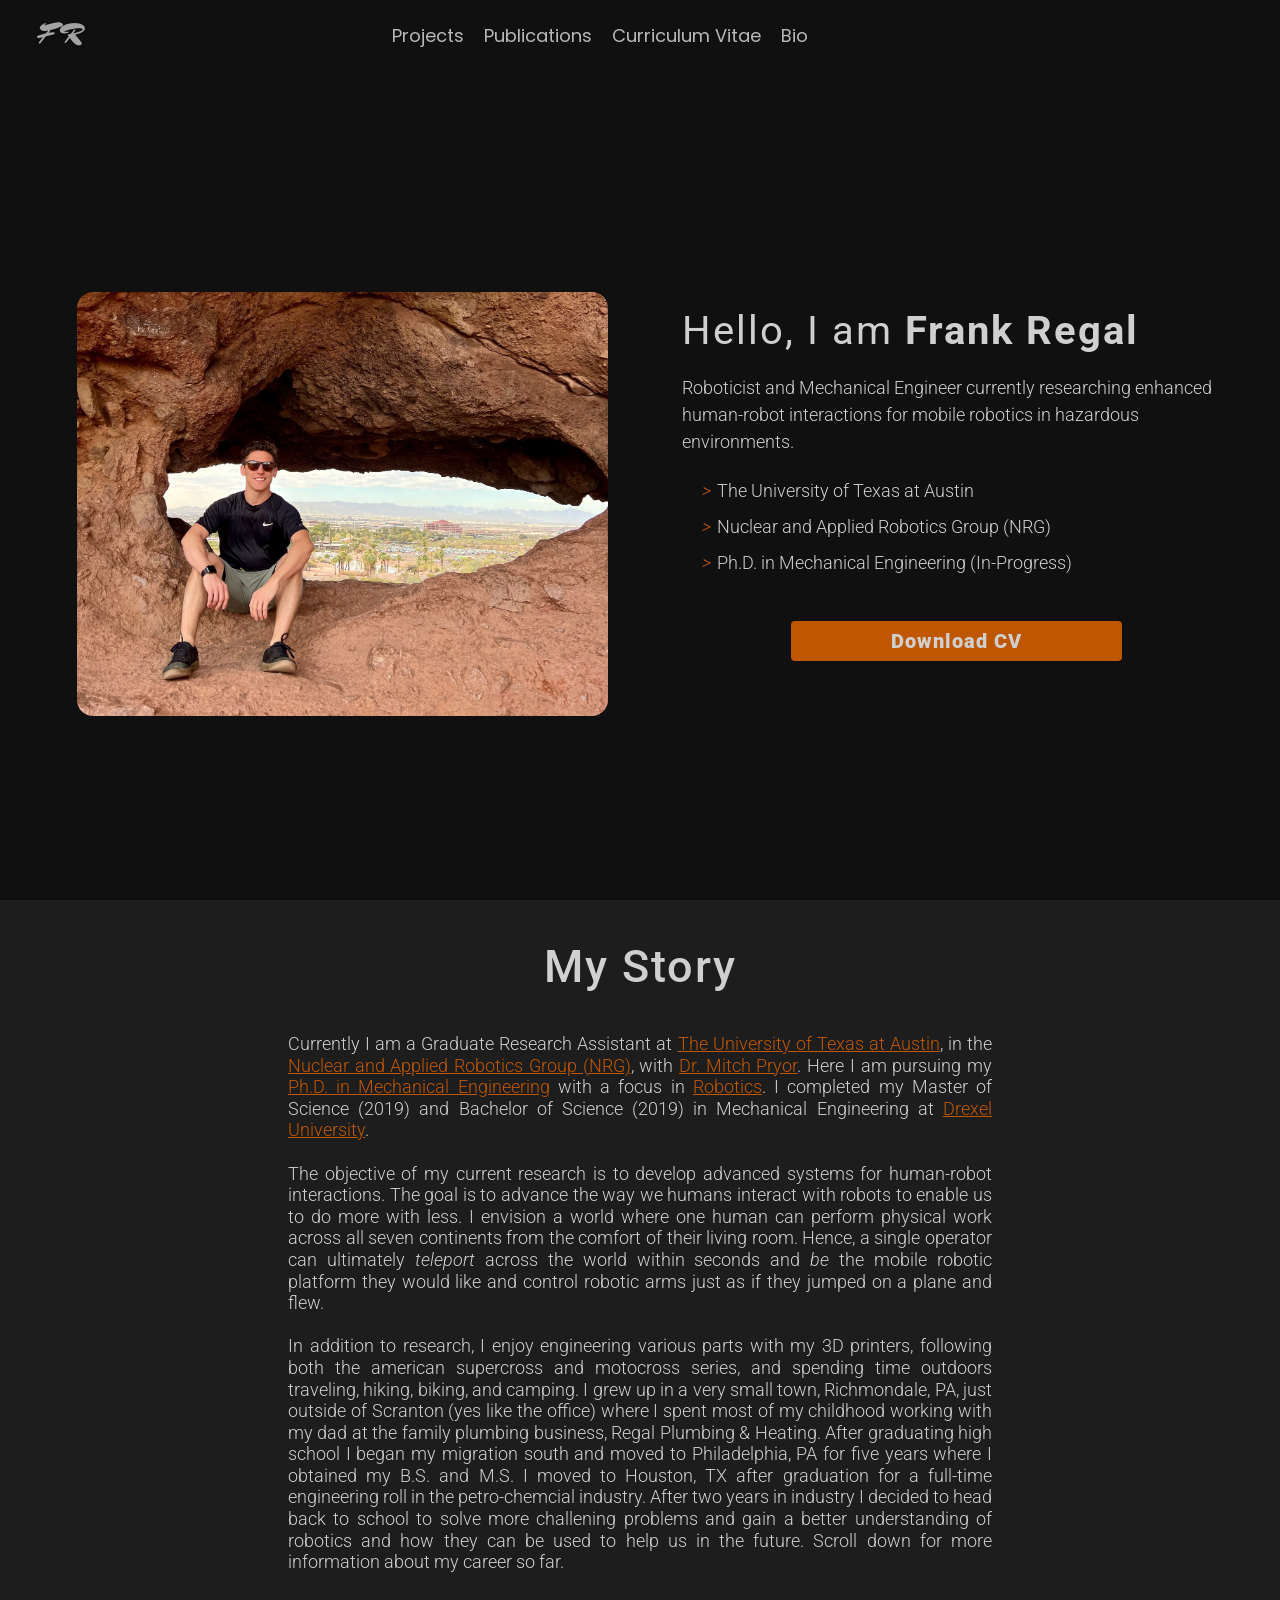
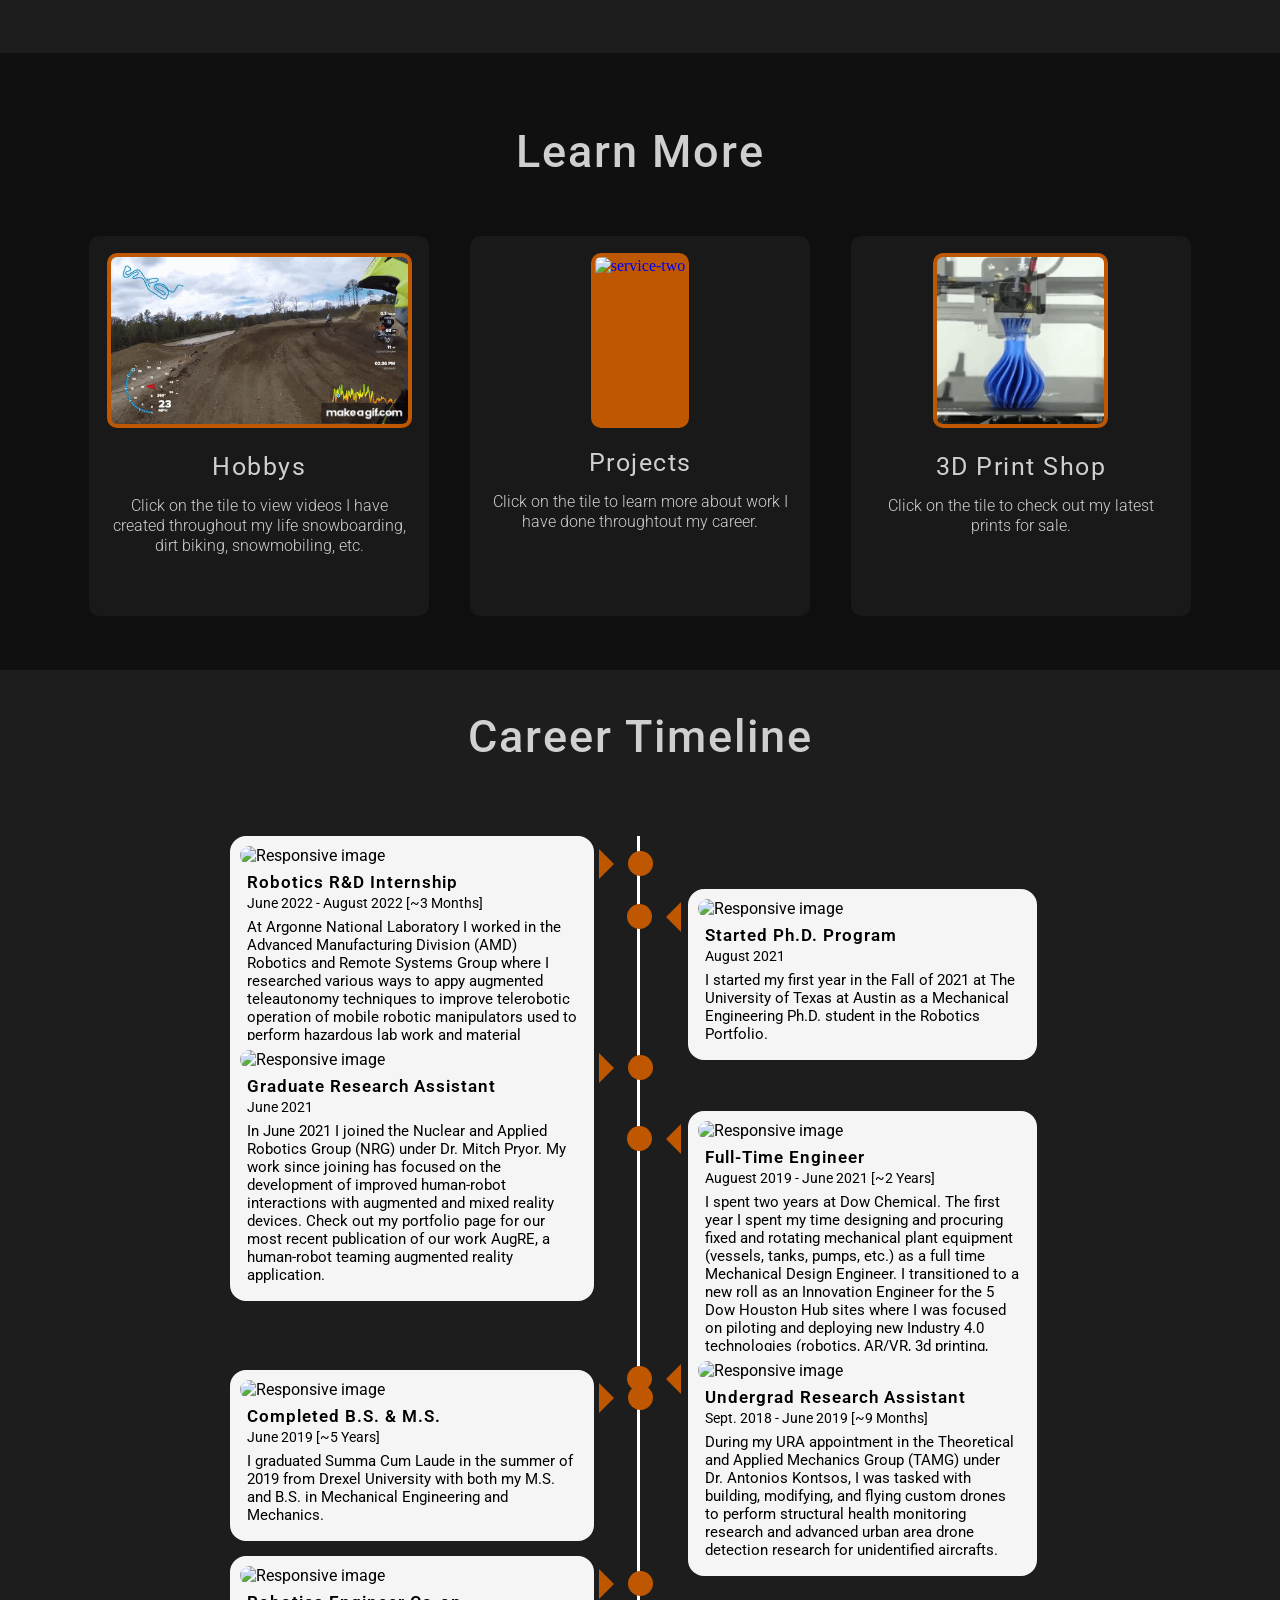
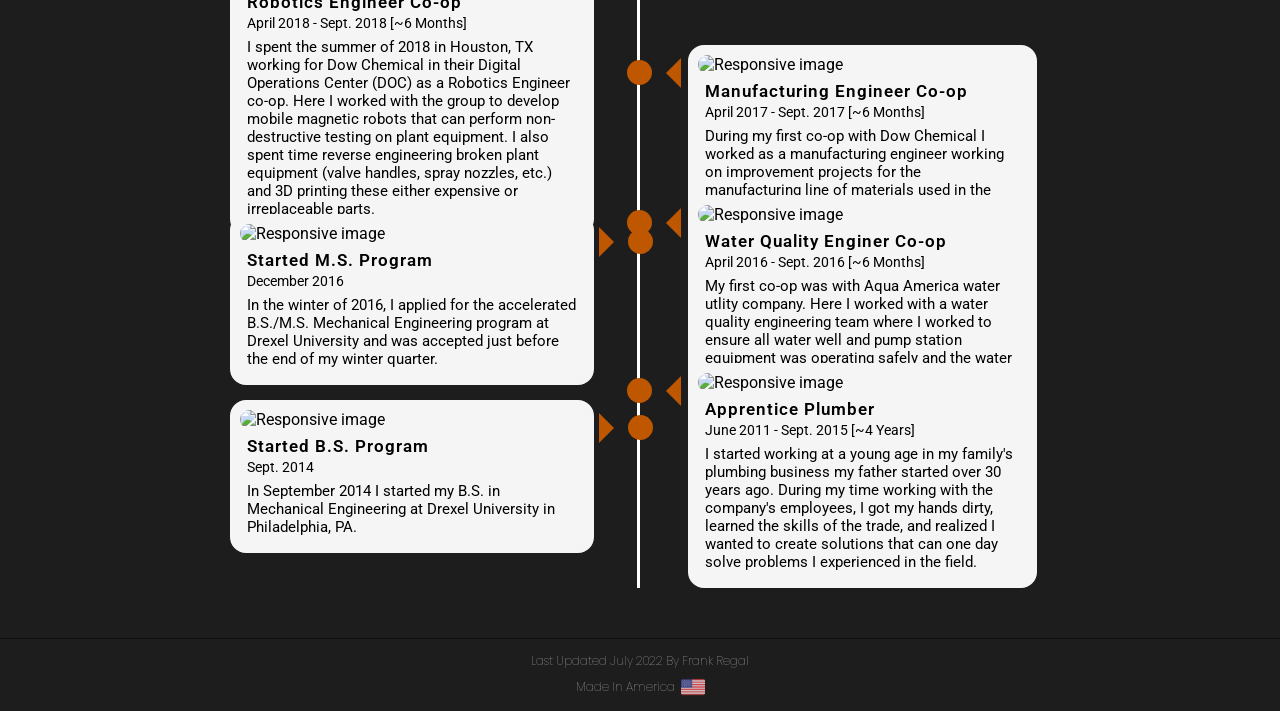
==== commit 4e8f569d: "updated nav bars on bio and portfolio page" ====
--- a/about.html
+++ b/about.html
@@ -14,6 +14,13 @@
     <link rel="icon" type="image/png" href="images/fr_logo.png">
     <!--favicon-img-->
 
+    <!--Google Fonts-->
+    <link rel="preconnect" href="https://fonts.googleapis.com">
+    <link rel="preconnect" href="https://fonts.gstatic.com" crossorigin>
+    <link href="https://fonts.googleapis.com/css2?family=Mr+Dafoe&display=swap" rel="stylesheet">
+    <link href="https://fonts.googleapis.com/css2?family=Mrs+Sheppards&display=swap" rel="stylesheet">
+    <!--Google Fonts-->
+
     <!--main css file-->
     <link rel="stylesheet" href="css/index.css">
     <!--main css file-->
@@ -26,17 +33,41 @@
     <!--// Page Navigation ========================================================= -->
         <!--navigator-->
       <div id="navigation-bar">
+        <a href="index.html" class="nav-name">FR</a>
         <ul class="navigation-links">
-            <li><a href="index.html" data-text="" id="home-link" >HOME</a></li>
-            <li><a href="portfolio.html" data-text="" id="blog-link" >PORTFOLIO</a></li>
-            <li><a href="https://scholar.google.com/citations?user=A0RqAUgAAAAJ&hl=en&oi=sra" data-text="" id="contact-link" >PUBLICATIONS</a></li>
-            <li><a href="about.html" data-text="" id="about-link" >ABOUT</a></li>  
+            <!-- <li><a href="#" data-text="" id="home-link" >Home</a></li> -->
+            <li><a href="portfolio.html" data-text="" id="blog-link" >Projects</a></li>
+            <li><a href="https://scholar.google.com/citations?user=A0RqAUgAAAAJ&hl=en&oi=sra" data-text="" id="contact-link" >Publications</a></li>
+            <li><a href="https://1drv.ms/w/c/573fe21775d93be1/EdEFwUW9jwpAnPF5gp_8Zo0BMBXjoU_v5qz4fY5dTWffcg?e=dsuyWW" data-text="" id="cv" >Curriculum Vitae</a></li>
+            <li><a href="about.html" data-text="" id="about-link" >Bio</a></li>  
         </ul>
       </div>
       <!--navigator-end-->
       <!--menubar-->
-      <!-- removed hamburger menu -->
+      <div class="menubar" id="menubar">
+        <span class="first-span"></span>
+        <span class="second-span"></span>
+        <span class="third-span"></span>
+      </div>
       <!--menubar-->
+      <!-- Mobile Navigation Menu -->
+      <div class="mobile-nav" id="mobile-nav">
+        <div class="mobile-nav-content">
+          <div class="mobile-nav-header">
+            <div class="nav-name-mobile">FR</div>
+            <div class="close-menu" id="close-menu">
+              <span class="close-first"></span>
+              <span class="close-second"></span>
+            </div>
+          </div>
+          <ul class="mobile-nav-links">
+            <li><a href="portfolio.html">Projects</a></li>
+            <li><a href="https://scholar.google.com/citations?user=A0RqAUgAAAAJ&hl=en&oi=sra">Publications</a></li>
+            <li><a href="https://1drv.ms/w/c/573fe21775d93be1/EdEFwUW9jwpAnPF5gp_8Zo0BMBXjoU_v5qz4fY5dTWffcg?e=dsuyWW">Curriculum Vitae</a></li>
+            <li><a href="about.html">Bio</a></li>
+          </ul>
+        </div>
+      </div>
       <!--header-->
 
     <!--about-->
--- a/css/index.css
+++ b/css/index.css
@@ -18,6 +18,7 @@
 input::-webkit-outer-spin-button,
 input::-webkit-inner-spin-button {
   -webkit-appearance: none;
+  appearance: none;
   margin: 0;
 }
 
@@ -59,13 +60,81 @@
 }
 #header{
     background:#101010;
+    background-size: cover;
+    background-position: center;
+    background-repeat: no-repeat;
     height: 100vh;
-    width: 100%;;
+    width: 100%;
     overflow: hidden;
-    animation: scale 1.5s ease;
     position:relative;
     display: block;
 }
+
+/* Full-screen background video */
+#background-video {
+    position: absolute;
+    top: 0;
+    left: 0;
+    width: 100%;
+    height: 100%;
+    object-fit: cover;
+    z-index: 0;
+    opacity: 0.8;
+    background: #000;
+    pointer-events: none;
+}
+
+/* Dark overlay for better text readability */
+#header::before {
+    content: '';
+    position: absolute;
+    top: 0;
+    left: 0;
+    width: 100%;
+    height: 100%;
+    background: rgba(0, 0, 0, 0.5);
+    z-index: 1;
+    pointer-events: none;
+}
+
+/* Add this to add a zoom animation to the header content
+.header-content {
+    animation: scale 1.5s ease;
+} */
+
+.nav-name {
+    position: absolute;
+    left: 25px;
+    top: 50%;
+    transform: translateY(-50%);
+    color: rgba(255, 255, 255, 0.688);
+    text-decoration: none;
+    font-family: 'Mrs Sheppards', cursive;
+    font-size: 28px;
+    font-weight: 400;
+    z-index: 10;
+    letter-spacing: 1px;
+    opacity: 0.9;
+    transition: all 0.3s cubic-bezier(0.4, 0, 0.2, 1);
+    font-style: normal;
+    text-shadow: 0 2px 4px rgba(0, 0, 0, 0.3);
+    padding: 10px 15px;
+    display: inline-block;
+    min-width: 60px;
+    text-align: center;
+    pointer-events: auto;
+    cursor: pointer;
+}
+
+.nav-name:hover {
+    opacity: 1;
+    color: #ffffff;
+    transform: translateY(-50%) scale(1.05);
+    letter-spacing: 2px;
+    /* text-shadow: 0 4px 8px rgba(191, 87, 0, 0.4); */
+    filter: brightness(1.3);
+}
+
 #particles{
     position: absolute;
     top: 0;
@@ -93,10 +162,10 @@
     top: 0;
     height: 70px;
     width: 100%;
-    z-index: 3;
+    z-index: 15;
     padding: 0;
     background:#101010;
-    overflow: hidden;
+    overflow: visible;
     display: flex;
     align-items: center;
     justify-content: center;
@@ -106,6 +175,8 @@
     flex-direction: row;
     align-items: center;
     justify-content: center;
+    width: 100%;
+    margin-left: -80px;
 }
 
 #navigation-bar .navigation-links a{
@@ -115,12 +186,14 @@
     list-style: none;
 }
 .menubar{
-    position: absolute;
-    right:4%;
-    top: 40%;
+    position: fixed;
+    right: 25px;
+    top: 25px;
     cursor: pointer;
     opacity: 0.8;
     transition: all .4s ease;
+    display: none;
+    z-index: 20;
 }
 .menubar span{
     position: relative;
@@ -185,6 +258,87 @@
  margin: 4px;
  cursor: pointer;
  padding: 1px;
+}
+
+/* Mobile Navigation Menu */
+.mobile-nav {
+    position: fixed;
+    top: 0;
+    right: -100%;
+    width: 100%;
+    height: 100vh;
+    background: rgba(16, 16, 16, 0.95);
+    backdrop-filter: blur(10px);
+    z-index: 25;
+    transition: right 0.4s cubic-bezier(0.4, 0, 0.2, 1);
+    display: flex;
+    align-items: center;
+    justify-content: center;
+}
+
+.mobile-nav.active {
+    right: 0;
+}
+
+.mobile-nav-content {
+    width: 90%;
+    max-width: 400px;
+    text-align: center;
+}
+
+.mobile-nav-header {
+    display: flex;
+    justify-content: space-between;
+    align-items: center;
+    margin-bottom: 50px;
+    padding-bottom: 20px;
+    border-bottom: 1px solid rgba(255, 255, 255, 0.1);
+}
+
+.nav-name-mobile {
+    font-family: 'Mrs Sheppards', cursive;
+    font-size: 32px;
+    color: rgba(255, 255, 255, 0.9);
+    font-weight: 400;
+    letter-spacing: 1px;
+}
+
+.close-menu {
+    cursor: pointer;
+    opacity: 0.8;
+    transition: opacity 0.3s ease;
+}
+
+.close-menu:hover {
+    opacity: 1;
+}
+
+.mobile-nav-links {
+    list-style: none;
+    padding: 0;
+    margin: 0;
+}
+
+.mobile-nav-links li {
+    margin: 20px 0;
+}
+
+.mobile-nav-links a {
+    color: rgba(255, 255, 255, 0.8);
+    text-decoration: none;
+    font-family: 'SF Pro Display', -apple-system, BlinkMacSystemFont, 'Segoe UI', 'Roboto', 'Helvetica Neue', Arial, sans-serif;
+    font-size: 24px;
+    font-weight: 600;
+    letter-spacing: 0.5px;
+    transition: all 0.3s cubic-bezier(0.4, 0, 0.2, 1);
+    display: block;
+    padding: 15px 0;
+    position: relative;
+}
+
+.mobile-nav-links a:hover {
+    color: #ffffff;
+}
  border-radius: 20px;
 }
 .close-first {
@@ -228,6 +382,8 @@
     left: 25px;
     opacity: 0.5;
     transition: all .4s ease;
+    pointer-events: none;
+    z-index: 1;
 }
 #navigation-bar img:hover{
     opacity: 1;
@@ -260,7 +416,7 @@
     letter-spacing: 1px;
     flex-direction: column;
     font-size: 50px;
-    z-index: 1;
+    z-index: 2;
 }
 .header-content-box{
     z-index: 2;
@@ -279,9 +435,28 @@
 .header-content .secondline{
     z-index: 2;
     font-size: 30px;
-    padding-top:20px ;
+    padding-top:0px ;
     font-weight:500;
     color: rgb(255, 255, 255,.8);
+}
+
+.hidden-text {
+    opacity: 0;
+    animation: fadeInText 0.1s ease-in-out 0.1s forwards;
+    font-family: poppins;
+    font-weight: 500;
+    color: rgb(255, 255, 255, 0.8);
+}
+
+@keyframes fadeInText {
+    0% {
+        opacity: 0;
+        transform: translateY(10px);
+    }
+    100% {
+        opacity: 1;
+        transform: translateY(0);
+    }
 }
 .slash{
     animation-name: animateslash;
@@ -312,7 +487,7 @@
 .social-media-links{
     height: 100vh;
     position: absolute;
-    z-index: 2;
+    z-index: 3;
     padding: 30px;
     width: auto;
     display: flex;
@@ -424,7 +599,7 @@
     100%{ transform : translateX(100%) }
 }
 .color{
-    color: #bf5700;
+    color: rgba(255, 255, 255, 0.8);
     transition: all .4s ease;
 }
 #about{
@@ -1889,7 +2064,7 @@
     .header-content .secondline{
         z-index: 2;
         font-size: 20px;
-        padding-top:18px ;
+        padding-top:0px ;
         font-weight:500;
         color: rgb(255, 255, 255,.8);
     }
@@ -2541,7 +2716,7 @@
     .header-content .secondline{
         z-index: 2;
         font-size: 25px;
-        padding-top:25px ;
+        padding-top:5px ;
         font-weight:500;
         color: rgb(255, 255, 255,.8);
     }
@@ -3612,4 +3787,51 @@
     }
 
 
+}
+
+/* Mobile responsiveness for nav-name */
+@media only screen and (max-width: 768px) {
+    .nav-name {
+        font-size: 22px;
+        left: 15px;
+        letter-spacing: 0.5px;
+    }
+    
+    /* Hide desktop navigation links on mobile */
+    #navigation-bar .navigation-links {
+        display: none;
+    }
+    
+    /* Show hamburger menu on mobile */
+    .menubar {
+        display: block;
+    }
+}
+
+@media all and (max-width: 1025px) and (min-width: 769px) {
+    .nav-name {
+        font-size: 24px;
+        letter-spacing: 0.8px;
+    }
+    
+    /* Hide hamburger menu on tablet */
+    .menubar {
+        display: none;
+    }
+}
+
+@media only screen and (max-width: 550px) {
+    .nav-name {
+        font-size: 20px;
+        left: 15px;
+        letter-spacing: 0.5px;
+    }
+    
+    .mobile-nav-links a {
+        font-size: 20px;
+    }
+    
+    .nav-name-mobile {
+        font-size: 28px;
+    }
 }
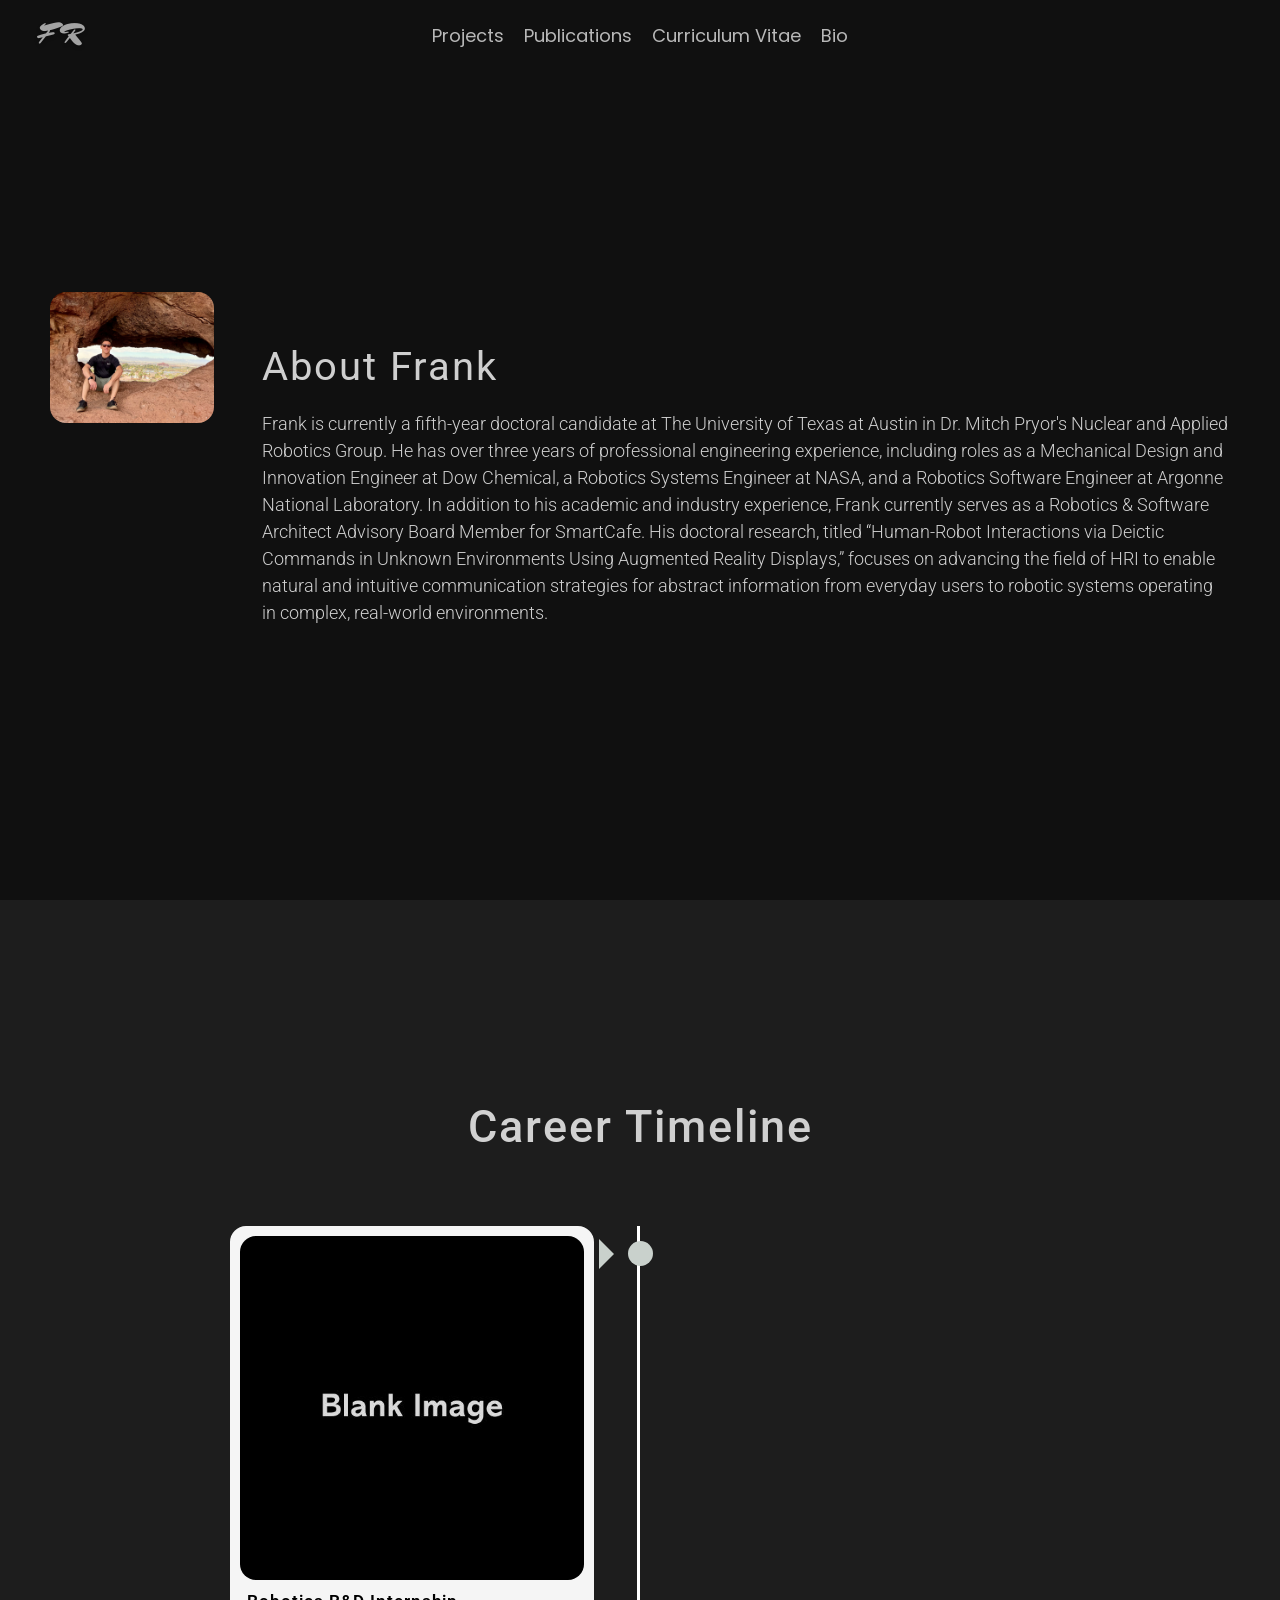
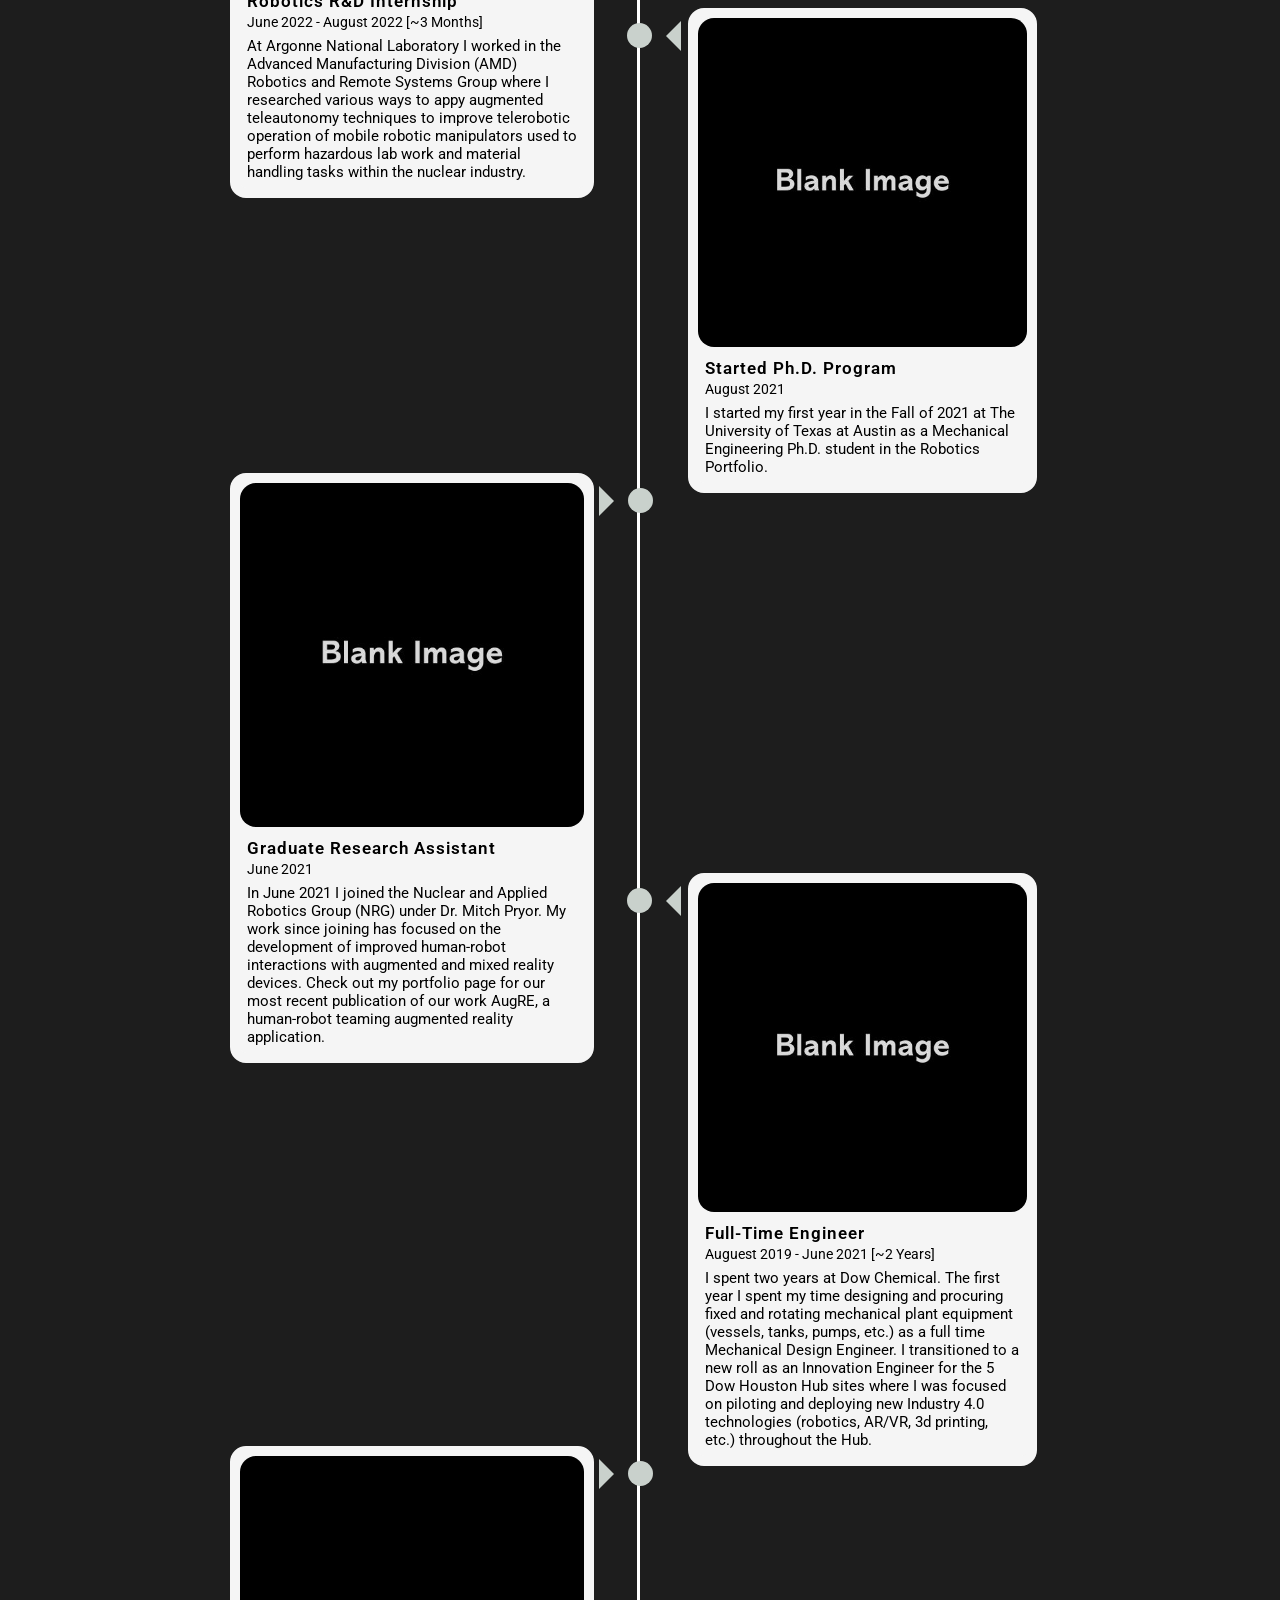
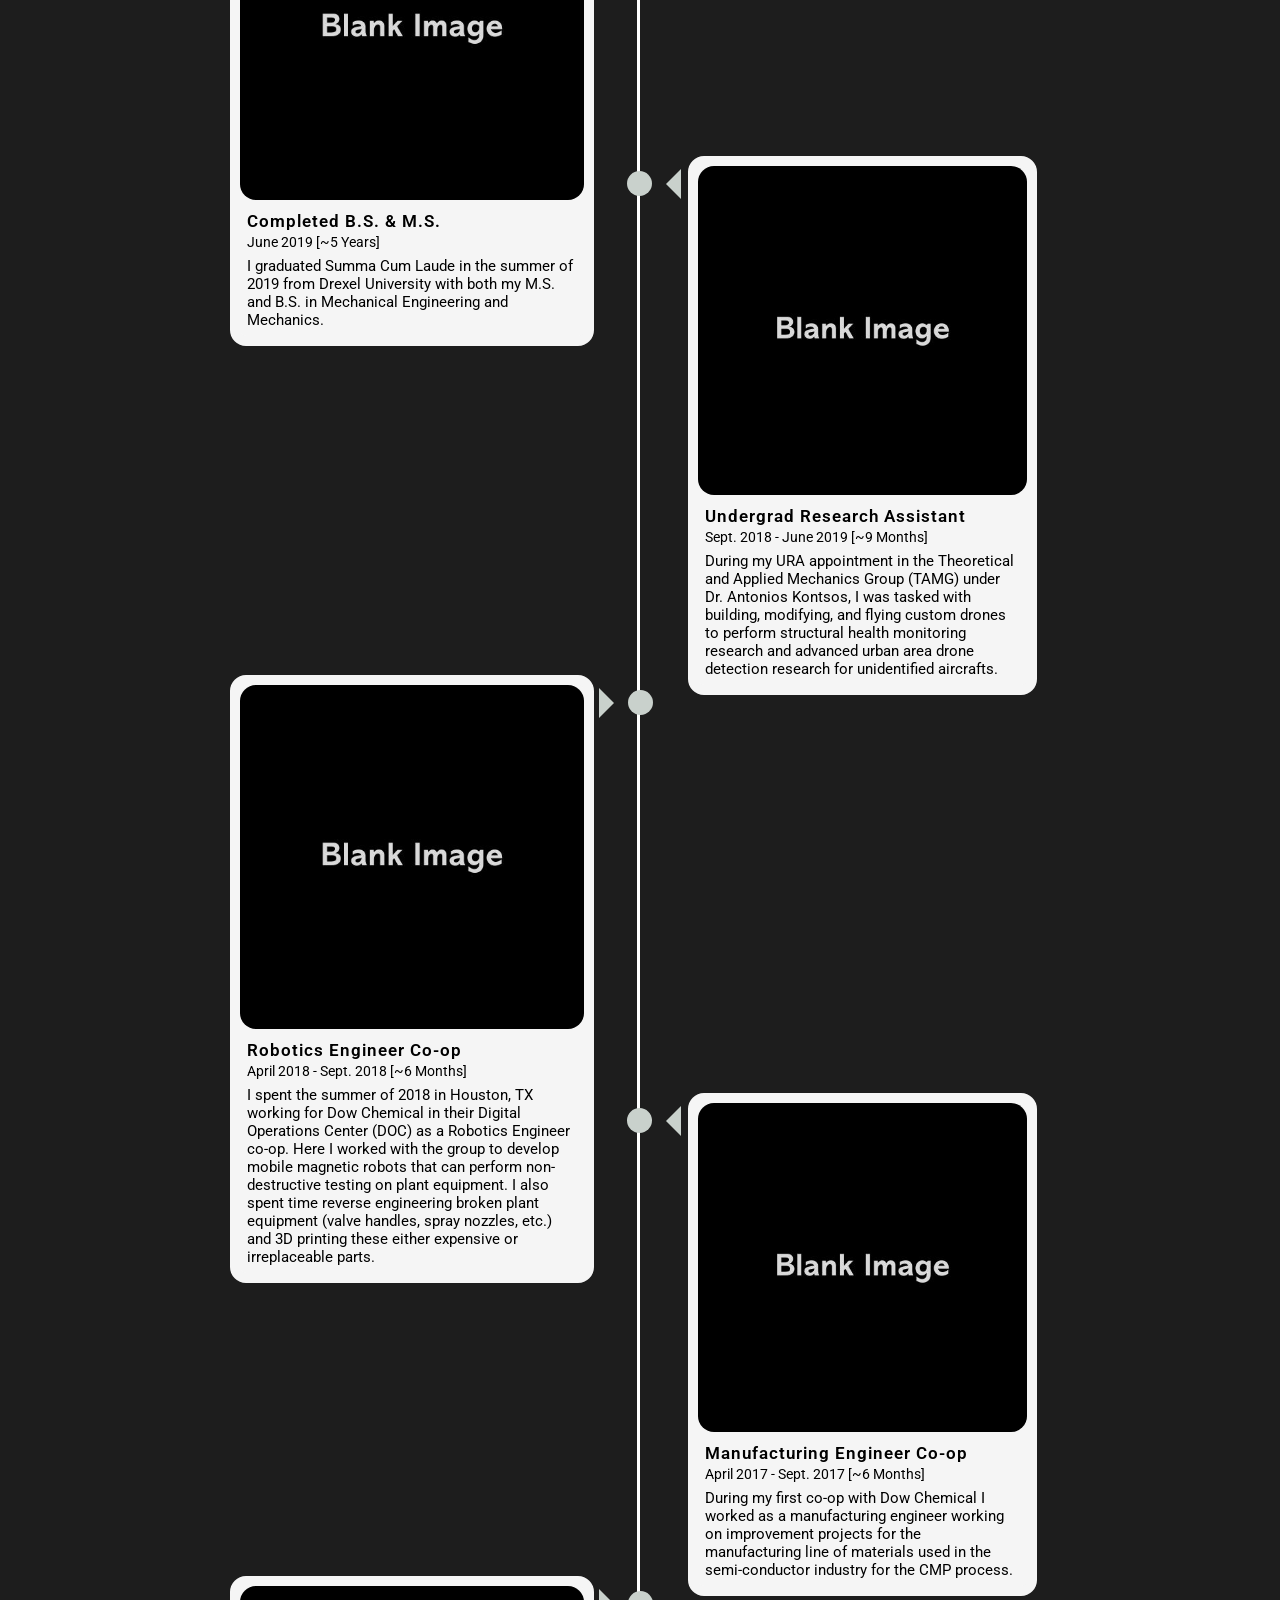
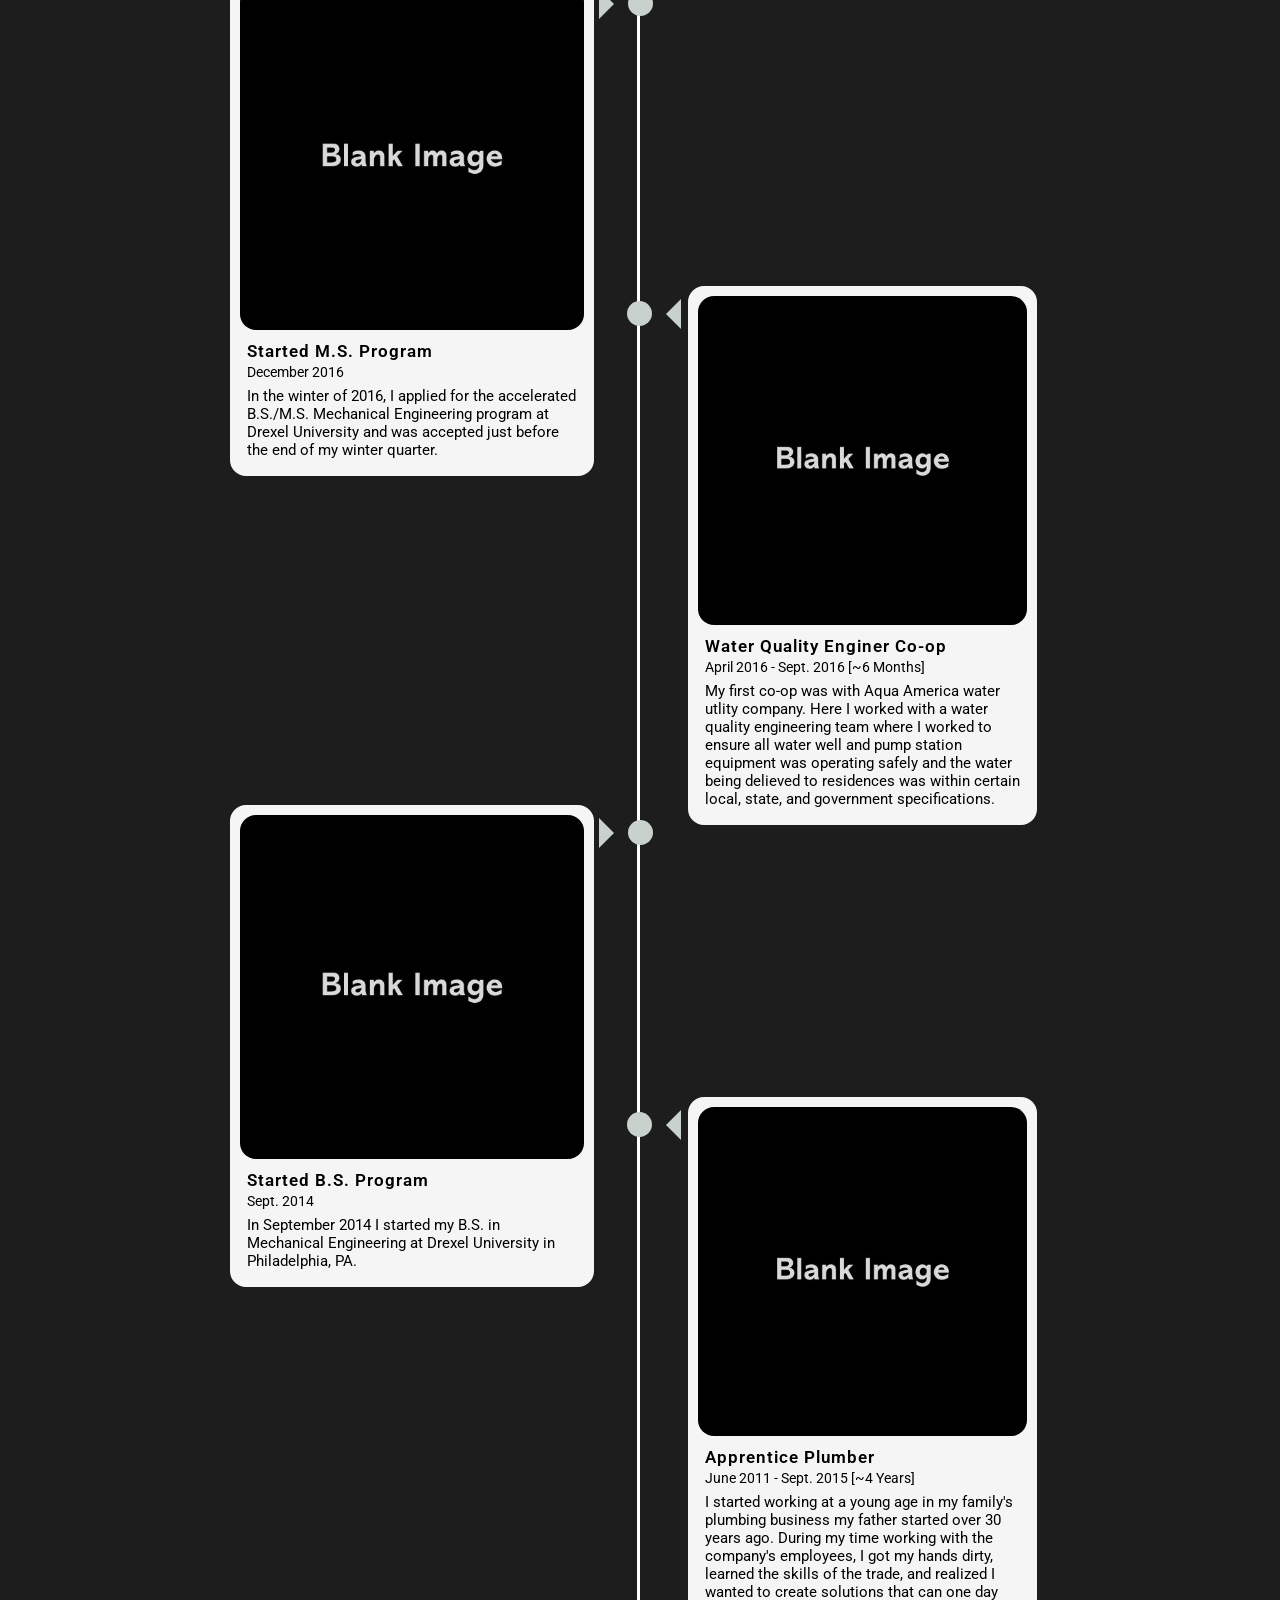
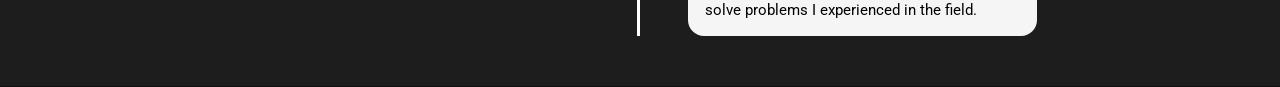
==== commit a729dd76: "updated the about page" ====
--- a/about.html
+++ b/about.html
@@ -81,13 +81,13 @@
                 </div>
                 <div class="about-side-info">
                     <div class="about-side-info-title">
-                        Hello, I am <b>Frank Regal</b>
+                        About Frank
                     </div>
                     <div class="about-side-info-title-paragraph">
-                        Roboticist and Mechanical Engineer currently researching enhanced human-robot interactions for mobile robotics in hazardous environments.
+                      Frank is currently a fifth-year doctoral candidate at The University of Texas at Austin in Dr. Mitch Pryor's Nuclear and Applied Robotics Group. He has over three years of professional engineering experience, including roles as a Mechanical Design and Innovation Engineer at Dow Chemical, a Robotics Systems Engineer at NASA, and a Robotics Software Engineer at Argonne National Laboratory. In addition to his academic and industry experience, Frank currently serves as a Robotics & Software Architect Advisory Board Member for SmartCafe. His doctoral research, titled “Human-Robot Interactions via Deictic Commands in Unknown Environments Using Augmented Reality Displays,” focuses on advancing the field of HRI to enable natural and intuitive communication strategies for abstract information from everyday users to robotic systems operating in complex, real-world environments.
                     </div>
                 <div class="about-top-info">
-                    <div class="about-top-info-text">
+                    <!-- <div class="about-top-info-text">
                         <ul>
                         <li><i class="bi bi-chevron-right">></i> 
                             <strong></strong> 
@@ -100,11 +100,8 @@
                             <span>Ph.D. in Mechanical Engineering (In-Progress)</span></li>
                         </li>
                         </ul>
-                    </div>
-                </div>
-                <div class="cv">
-                    <a href="https://drive.google.com/file/d/18Uvzh8zSqjv5G-0RxVO2vDlaJSmvriUe/view?usp=sharing"><button>Download <span class="colors">CV</span></button></a>
-                </div>   
+                    </div> -->
+                </div>
                 </div>          
             </div>
             <div class="about-header bottom-header">
@@ -114,36 +111,17 @@
         </div>
         <div class="about-bio">
             <div class="services-heading wow">
-                <span class="color">My</span> Story
-            </div>
-            <div class="about-bio-text">
-              Currently I am a Graduate Research Assistant at
-              <a href="https://www.utexas.edu/">The University of Texas at Austin</a>, in the <a href="https://robotics.me.utexas.edu/">Nuclear and Applied Robotics Group (NRG)</a>, with <a href="https://robotics.me.utexas.edu/people/9-faculty/2-mitch-pryor">Dr. Mitch Pryor</a>.
-              Here I am pursuing my <a href="https://www.me.utexas.edu/">Ph.D. in Mechanical Engineering</a> with a focus in <a href="https://robotics.utexas.edu/">Robotics</a>. I completed my Master of Science (2019) 
-              and Bachelor of Science (2019) in Mechanical Engineering at <a href="https://drexel.edu/">Drexel University</a>.
-              <br>
-              <br>
-              The objective of my current research is to develop advanced systems for human-robot interactions. The goal 
-              is to advance the way we humans interact with robots to enable us to do more with less. I envision a world 
-              where one human can perform physical work across all seven continents from the comfort of their living room. Hence,
-              a single operator can ultimately <i>teleport</i> across the world within seconds and <i>be</i> the mobile robotic platform they would like 
-              and control robotic arms just as if they jumped on a plane and flew. 
-              <br>
-              <br>
-              In addition to research, I enjoy engineering various parts with my 3D printers, following both the american supercross and motocross series, 
-              and spending time outdoors traveling, hiking, biking, and camping. I grew up in a very small town, Richmondale, PA, just 
-              outside of Scranton (yes like the office) where I spent most of my childhood working with my dad at the family plumbing business, Regal Plumbing & Heating. 
-              After graduating high school I began my migration south and moved to Philadelphia, PA for five years where I obtained my B.S. and M.S. 
-              I moved to Houston, TX after graduation for a full-time engineering roll in the petro-chemcial industry.
-              After two years in industry I decided to head back to school to solve more challening problems and gain a better understanding of robotics and how they can be used to help us in the future.
-              Scroll down for more information about my career so far.
-            </div>
+                
+            </div>
+            <!-- <div class="about-bio-text">
+              Frank is currently a fifth-year doctoral candidate at The University of Texas at Austin and is currently completing his dissertation in preparation for graduation. He has over three years of professional engineering experience, including roles as a Mechanical Design and Innovation Engineer at Dow Chemical, a Robotics Systems Engineer at NASA, and a Robotics Software Engineer at Argonne National Laboratory. In addition to his academic and industry experience, Frank currently serves as a Robotics & Software Architect Advisory Board Member for SmartCafe. His doctoral research, titled “Human-Robot Interactions via Deictic Commands in Unknown Environments Using Augmented Reality Displays,” focuses on advancing the field of HRI to enable natural and intuitive communication strategies for abstract information from everyday users to robotic systems operating in complex, real-world environments.
+            </div> -->
         </div>
         <!--about content--end-->
         <!--services start-->
         <div id="services">
           
-            <!--services content-->
+            <!-- services content
             <div class="services-content">
               <div class="services-heading wow">
                 Learn <span class="color">More</span>
@@ -181,7 +159,7 @@
                </div>
               </div>
               </a>
-            </div>
+            </div> -->
             <!--services header-->
             <div class="services-heading career-timeline-heading">
                     <span class="color">Career</span> Timeline
@@ -196,8 +174,9 @@
                 <div class="main-timeline-2">
                     <div class="timeline-2 left-2">
                       <div class="card">
-                        <img src="images/timeline/argonne_logo_trans.png" class="card-img-top"
-                          alt="Responsive image">
+                        <!-- <img src="images/timeline/argonne_logo_trans.png" class="card-img-top" -->
+                        <img src="images/blank_image.jpg" class="card-img-top"
+                        alt="Responsive image">
                         <div class="card-body p-4">
                           <h4 class="fw-bold mb-4">Robotics R&D Internship</h4>
                           <p class="text-muted mb-4"><i class="far fa-clock" aria-hidden="true"></i> June 2022 - August 2022 [~3 Months]</p>
@@ -209,7 +188,8 @@
                     </div>
                     <div class="timeline-2 right-2">
                       <div class="card">
-                        <img src="images/timeline/ut_austin_trans.png" class="card-img-top"
+                        <!-- <img src="images/timeline/ut_austin_trans.png" class="card-img-top" -->
+                         <img src="images/blank_image.jpg" class="card-img-top"
                           alt="Responsive image">
                         <div class="card-body p-4">
                           <h4 class="fw-bold mb-4">Started Ph.D. Program</h4>
@@ -222,7 +202,8 @@
                     </div>
                     <div class="timeline-2 left-2">
                         <div class="card">
-                          <img src="images/timeline/nrg_logo_color_ill_trans.png" class="card-img-top"
+                          <!-- <img src="images/timeline/nrg_logo_color_ill_trans.png" class="card-img-top" -->
+                          <img src="images/blank_image.jpg" class="card-img-top"
                             alt="Responsive image">
                           <div class="card-body p-4">
                             <h4 class="fw-bold mb-4">Graduate Research Assistant</h4>
@@ -236,7 +217,8 @@
                       </div>
                     <div class="timeline-2 right-2">
                       <div class="card">
-                        <img src="images/timeline/dow_logo_trans.png" class="card-img-top"
+                        <!-- <img src="images/timeline/dow_logo_trans.png" class="card-img-top" -->
+                        <img src="images/blank_image.jpg" class="card-img-top"
                           alt="Responsive image">
                         <div class="card-body p-4">
                           <h4 class="fw-bold mb-4">Full-Time Engineer</h4>
@@ -250,7 +232,8 @@
                     </div>
                     <div class="timeline-2 left-2">
                       <div class="card">
-                        <img src="images/timeline/drexel_logo_trans.png" class="card-img-top"
+                        <!-- <img src="images/timeline/drexel_logo_trans.png" class="card-img-top" -->
+                        <img src="images/blank_image.jpg" class="card-img-top"
                           alt="Responsive image">
                         <div class="card-body p-4">
                           <h4 class="fw-bold mb-4">Completed B.S. & M.S.</h4>
@@ -264,7 +247,8 @@
                     </div>
                     <div class="timeline-2 right-2">
                       <div class="card">
-                        <img src="images/timeline/tamg_logo_trans.png" class="card-img-top"
+                        <!-- <img src="images/timeline/tamg_logo_trans.png" class="card-img-top" -->
+                        <img src="images/blank_image.jpg" class="card-img-top"
                           alt="Responsive image">
                         <div class="card-body p-4">
                           <h4 class="fw-bold mb-4">Undergrad Research Assistant</h4>
@@ -278,7 +262,8 @@
                     </div>
                     <div class="timeline-2 left-2">
                     <div class="card">
-                      <img src="images/timeline/dow_logo_trans.png" class="card-img-top"
+                      <!-- <img src="images/timeline/dow_logo_trans.png" class="card-img-top" -->
+                      <img src="images/blank_image.jpg" class="card-img-top"
                         alt="Responsive image">
                       <div class="card-body p-4">
                         <h4 class="fw-bold mb-4">Robotics Engineer Co-op</h4>
@@ -294,7 +279,8 @@
                     </div>
                     <div class="timeline-2 right-2">
                     <div class="card">
-                      <img src="images/timeline/dow_logo_trans.png" class="card-img-top"
+                      <!-- <img src="images/timeline/dow_logo_trans.png" class="card-img-top" -->
+                      <img src="images/blank_image.jpg" class="card-img-top"
                         alt="Responsive image">
                       <div class="card-body p-4">
                         <h4 class="fw-bold mb-4">Manufacturing Engineer Co-op</h4>
@@ -307,7 +293,8 @@
                     </div>
                     <div class="timeline-2 left-2">
                         <div class="card">
-                          <img src="images/timeline/drexel_logo_trans.png" class="card-img-top"
+                          <!-- <img src="images/timeline/drexel_logo_trans.png" class="card-img-top" -->
+                          <img src="images/blank_image.jpg" class="card-img-top"
                             alt="Responsive image">
                           <div class="card-body p-4">
                             <h4 class="fw-bold mb-4">Started M.S. Program</h4>
@@ -320,7 +307,8 @@
                         </div>
                     <div class="timeline-2 right-2">
                         <div class="card">
-                          <img src="images/timeline/auqa_logo_trans.png" class="card-img-top"
+                          <!-- <img src="images/timeline/auqa_logo_trans.png" class="card-img-top" -->
+                          <img src="images/blank_image.jpg" class="card-img-top"
                             alt="Responsive image">
                           <div class="card-body p-4">
                             <h4 class="fw-bold mb-4">Water Quality Enginer Co-op</h4>
@@ -335,7 +323,8 @@
                     </div>
                     <div class="timeline-2 left-2">
                         <div class="card">
-                          <img src="images/timeline/drexel_logo_trans.png" class="card-img-top"
+                          <!-- <img src="images/timeline/drexel_logo_trans.png" class="card-img-top" -->
+                          <img src="images/blank_image.jpg" class="card-img-top"
                             alt="Responsive image">
                           <div class="card-body p-4">
                             <h4 class="fw-bold mb-4">Started B.S. Program</h4>
@@ -347,7 +336,8 @@
                     </div>
                     <div class="timeline-2 right-2">
                         <div class="card">
-                          <img src="images/timeline/regal_plmb_logo_trans.png" class="card-img-top"
+                          <!-- <img src="images/timeline/regal_plmb_logo_trans.png" class="card-img-top" -->
+                          <img src="images/blank_image.jpg" class="card-img-top"
                             alt="Responsive image">
                           <div class="card-body p-4">
                             <h4 class="fw-bold mb-4">Apprentice Plumber</h4>
@@ -434,14 +424,14 @@
             </div>
             </div>
         </div> -->
-        <div class="footer">
+        <!-- <div class="footer">
             <div class="footer-text">
                 Last Updated July 2022 By Frank Regal 
                 <span class="footer-image">
                     Made In America<img src="images/united-states.png" height="24px">
                 </span> 
             </div>
-        </div>
+        </div> -->
     </div>   
     <!--about--end-->
     <!--division scripts-->
--- a/css/index.css
+++ b/css/index.css
@@ -176,6 +176,10 @@
     align-items: center;
     justify-content: center;
     width: 100%;
+}
+
+/* Offset navigation links when nav-name is present (home page) */
+#navigation-bar.home .navigation-links {
     margin-left: -80px;
 }
 
@@ -422,7 +426,6 @@
     z-index: 2;
     text-align: center;
     height: auto;
-    padding-right: 60px;
     width: auto;
 
 }
@@ -805,7 +808,7 @@
 .about-side-info-title-paragraph{
     /*background-color:#a70469;*/
     font-size: 18px;
-    font-family: roboto;
+    font-family: -apple-system, BlinkMacSystemFont, 'Segoe UI', 'Roboto', 'Helvetica Neue', Arial, sans-serif;
     text-align: left;
     font-weight: 300;
     line-height: 1.5;
@@ -1065,7 +1068,7 @@
     width: 25px;
     height: 25px;
     left: 50%;
-    background-color: #bf5700;
+    background-color: #c9d1cc;
     top: 15px;
     border-radius: 50%;
     z-index: 1;
@@ -1092,9 +1095,9 @@
     top: 13px;
     z-index: 1;
     left: 48%; /*ADJUST ARROW LOCATION*/
-    border: medium solid #bf5700;
+    border: medium solid #c9d1cc;
     border-width: 15px 0 15px 15px;
-    border-color: transparent transparent transparent #bf5700;
+    border-color: transparent transparent transparent #c9d1cc;
     }
     
     /* Add arrows to the right container (pointing left) */
@@ -1104,9 +1107,9 @@
     top: 13px;
     z-index: 1;
     left: 6.25%; /*ADJUST ARROW LOCATION*/
-    border: medium solid #bf5700;
+    border: medium solid #c9d1cc;
     border-width: 15px 15px 15px 0;
-    border-color: transparent #bf5700 transparent transparent;
+    border-color: transparent #c9d1cc transparent transparent;
     }
     
     /* Fix the circle for containers on the right side */
@@ -1402,6 +1405,166 @@
 }
 
     
+/* Simplified Portfolio Styles */
+.portfolio-simple {
+    padding: 80px 20px;
+    max-width: 1200px;
+    margin: 0 auto;
+}
+
+.portfolio-header {
+    text-align: center;
+    margin-bottom: 60px;
+}
+
+.portfolio-header h1 {
+    font-size: 3rem;
+    font-weight: 700;
+    margin-bottom: 20px;
+    color: rgba(255, 255, 255, 0.9);
+    font-family: poppins;
+}
+
+.portfolio-header p {
+    font-size: 1.1rem;
+    color: #e5e5e5;
+    opacity: 0.85;
+    font-family: -apple-system, BlinkMacSystemFont, 'Segoe UI', 'Roboto', 'Helvetica Neue', Arial, sans-serif;
+    font-weight: 400;
+    letter-spacing: 0.01em;
+    line-height: 1.5;
+    text-align: justify;
+}
+
+.projects-list {
+    display: flex;
+    flex-direction: column;
+    gap: 40px;
+}
+
+.project-item {
+    display: flex;
+    align-items: center;
+    gap: 40px;
+    padding: 30px;
+    background-color: #1d1d1d;
+    border-radius: 12px;
+    border: 1px solid #333;
+    transition: all 0.3s ease;
+}
+
+.project-item:hover {
+    box-shadow: 0 10px 30px rgba(0, 0, 0, 0.3);
+    border-color: rgba(255, 255, 255, 0.8);
+}
+
+.project-image {
+    flex: 0 0 300px;
+    position: relative;
+    border-radius: 8px;
+    overflow: hidden;
+}
+
+.project-image img,
+.project-image video {
+    width: 100%;
+    height: 200px;
+    object-fit: cover;
+    transition: transform 0.3s ease;
+}
+
+/* Removed zoom animation on hover */
+
+.project-category {
+    position: absolute;
+    top: 10px;
+    left: 10px;
+    background-color: rgba(255, 255, 255, 0.8);
+    color: #1d1d1d;
+    padding: 5px 12px;
+    border-radius: 20px;
+    font-size: 0.8rem;
+    font-weight: 500;
+}
+
+.project-content {
+    flex: 1;
+    color: #cfcfcf;
+}
+
+.project-content h3 {
+    font-size: 1.5rem;
+    font-weight: 500;
+    margin-bottom: 15px;
+    color: rgba(255, 255, 255, 0.9);
+    font-family: poppins;
+}
+
+.project-content p {
+    font-size: 0.95rem;
+    line-height: 1.5;
+    margin-bottom: 20px;
+    opacity: 0.85;
+    font-family: -apple-system, BlinkMacSystemFont, 'Segoe UI', 'Roboto', 'Helvetica Neue', Arial, sans-serif;
+    font-weight: 400;
+    color: #e5e5e5;
+    letter-spacing: 0.01em;
+    text-align: justify;
+}
+
+.project-links {
+    display: flex;
+    align-items: center;
+    gap: 10px;
+    flex-wrap: wrap;
+}
+
+.project-link {
+    background-color: rgba(255, 255, 255, 0.688);
+    color: #1d1d1d;
+    padding: 2px 8px;
+    border-radius: 5px;
+    text-decoration: none;
+    font-weight: 500;
+    transition: all 0.3s ease;
+    font-family: poppins;
+    font-size: 12px;
+}
+
+.project-link:hover {
+    background-color: #ffffff;
+}
+
+.project-publication {
+    font-size: 0.9rem;
+    color: rgba(255, 255, 255, 0.8);
+    font-style: italic;
+    opacity: 0.8;
+}
+
+/* Mobile Responsiveness for Portfolio */
+@media (max-width: 768px) {
+    .project-item {
+        flex-direction: column;
+        text-align: center;
+        gap: 20px;
+    }
+    
+    .project-image {
+        flex: none;
+        width: 100%;
+        max-width: 300px;
+    }
+    
+    .portfolio-header h1 {
+        font-size: 2rem;
+    }
+    
+    .project-links {
+        justify-content: center;
+    }
+}
+
 /* Portfolio Styles for Grid of Projects */
 .portfolio-items-wrapper {
     display: grid;
@@ -2072,7 +2235,7 @@
     #breaker{
         height: 50vh;
         width: 200%;
-        background-color: #bf5700;
+        background-color: #c9d1cc;
         opacity: 1;
         animation: breakeranimate 2s linear;
         display: none;
@@ -2200,7 +2363,7 @@
     .about-side-info-title-paragraph{
         /*background-color:#a70469;*/
         font-size: 16px;
-        font-family: roboto;
+        font-family: -apple-system, BlinkMacSystemFont, 'Segoe UI', 'Roboto', 'Helvetica Neue', Arial, sans-serif;
         text-align: center;
         font-weight: 300;
         line-height: 1.5;
@@ -2725,7 +2888,7 @@
     #breaker{
         height: 50vh;
         width: 200%;
-        background-color: #bf5700;
+        background-color: #c9d1cc;
         opacity: 1;
         animation: breakeranimate 2s linear;
         display: none;
@@ -2842,7 +3005,7 @@
     .about-side-info-title-paragraph{
         /*background-color:#a70469;*/
         font-size: 16px;
-        font-family: roboto;
+        font-family: -apple-system, BlinkMacSystemFont, 'Segoe UI', 'Roboto', 'Helvetica Neue', Arial, sans-serif;
         text-align: center;
         font-weight: 300;
         line-height: 1.5;
@@ -3270,7 +3433,7 @@
     .about-side-info-title-paragraph{
         /*background-color:#a70469;*/
         font-size: 18px;
-        font-family: roboto;
+        font-family: -apple-system, BlinkMacSystemFont, 'Segoe UI', 'Roboto', 'Helvetica Neue', Arial, sans-serif;
         text-align: left;
         font-weight: 300;
         line-height: 1.5;
@@ -3402,7 +3565,7 @@
     width: 25px;
     height: 25px;
     left: 50%;
-    background-color: #bf5700;
+    background-color: #c9d1cc;
     top: 15px;
     border-radius: 50%;
     z-index: 1;
@@ -3429,9 +3592,9 @@
     top: 13px;
     z-index: 1;
     left: 49.75%;
-    border: medium solid #bf5700;
+    border: medium solid #c9d1cc;
     border-width: 15px 0 15px 15px;
-    border-color: transparent transparent transparent #bf5700;
+    border-color: transparent transparent transparent #c9d1cc;
     }
     
     /* Add arrows to the right container (pointing left) */
@@ -3441,9 +3604,9 @@
     top: 13px;
     z-index: 1;
     left: 3.25%;
-    border: medium solid #bf5700;
+    border: medium solid #c9d1cc;
     border-width: 15px 15px 15px 0;
-    border-color: transparent #bf5700 transparent transparent;
+    border-color: transparent #c9d1cc transparent transparent;
     }
     
     /* Fix the circle for containers on the right side */
